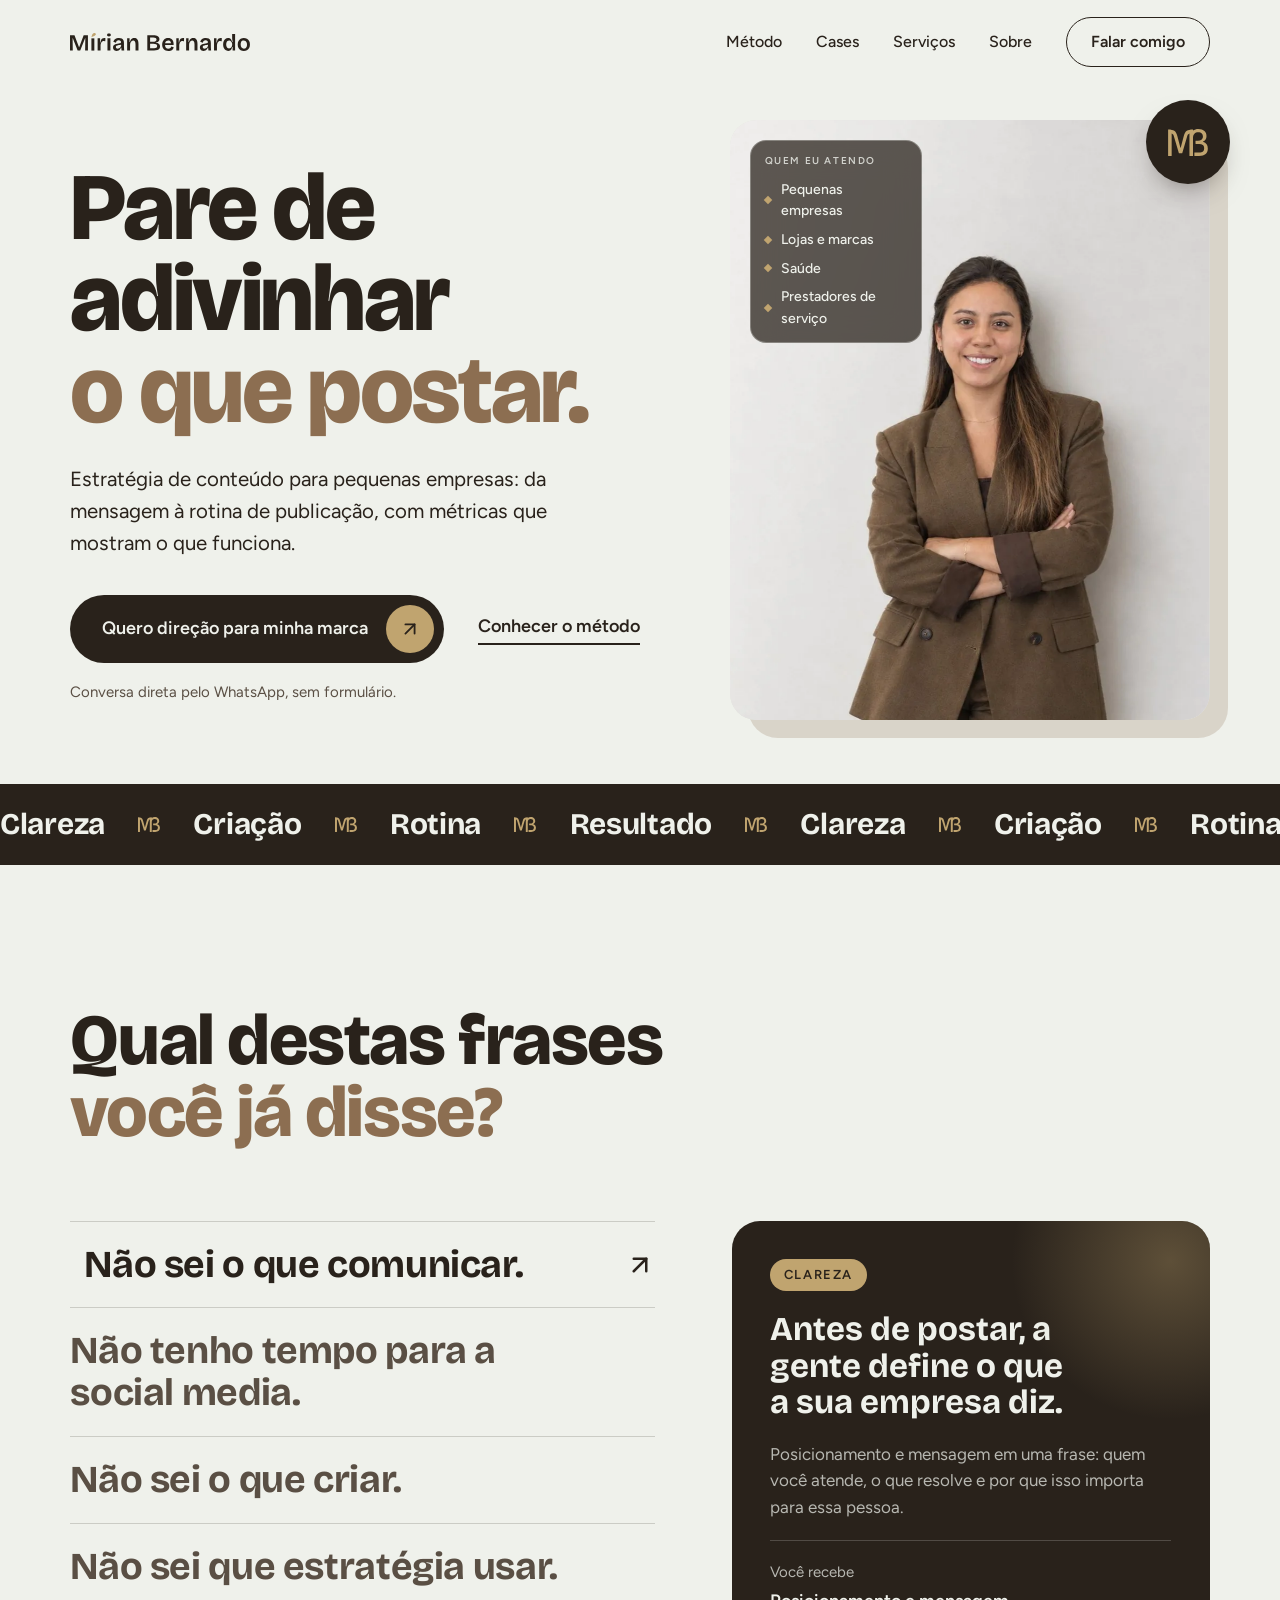
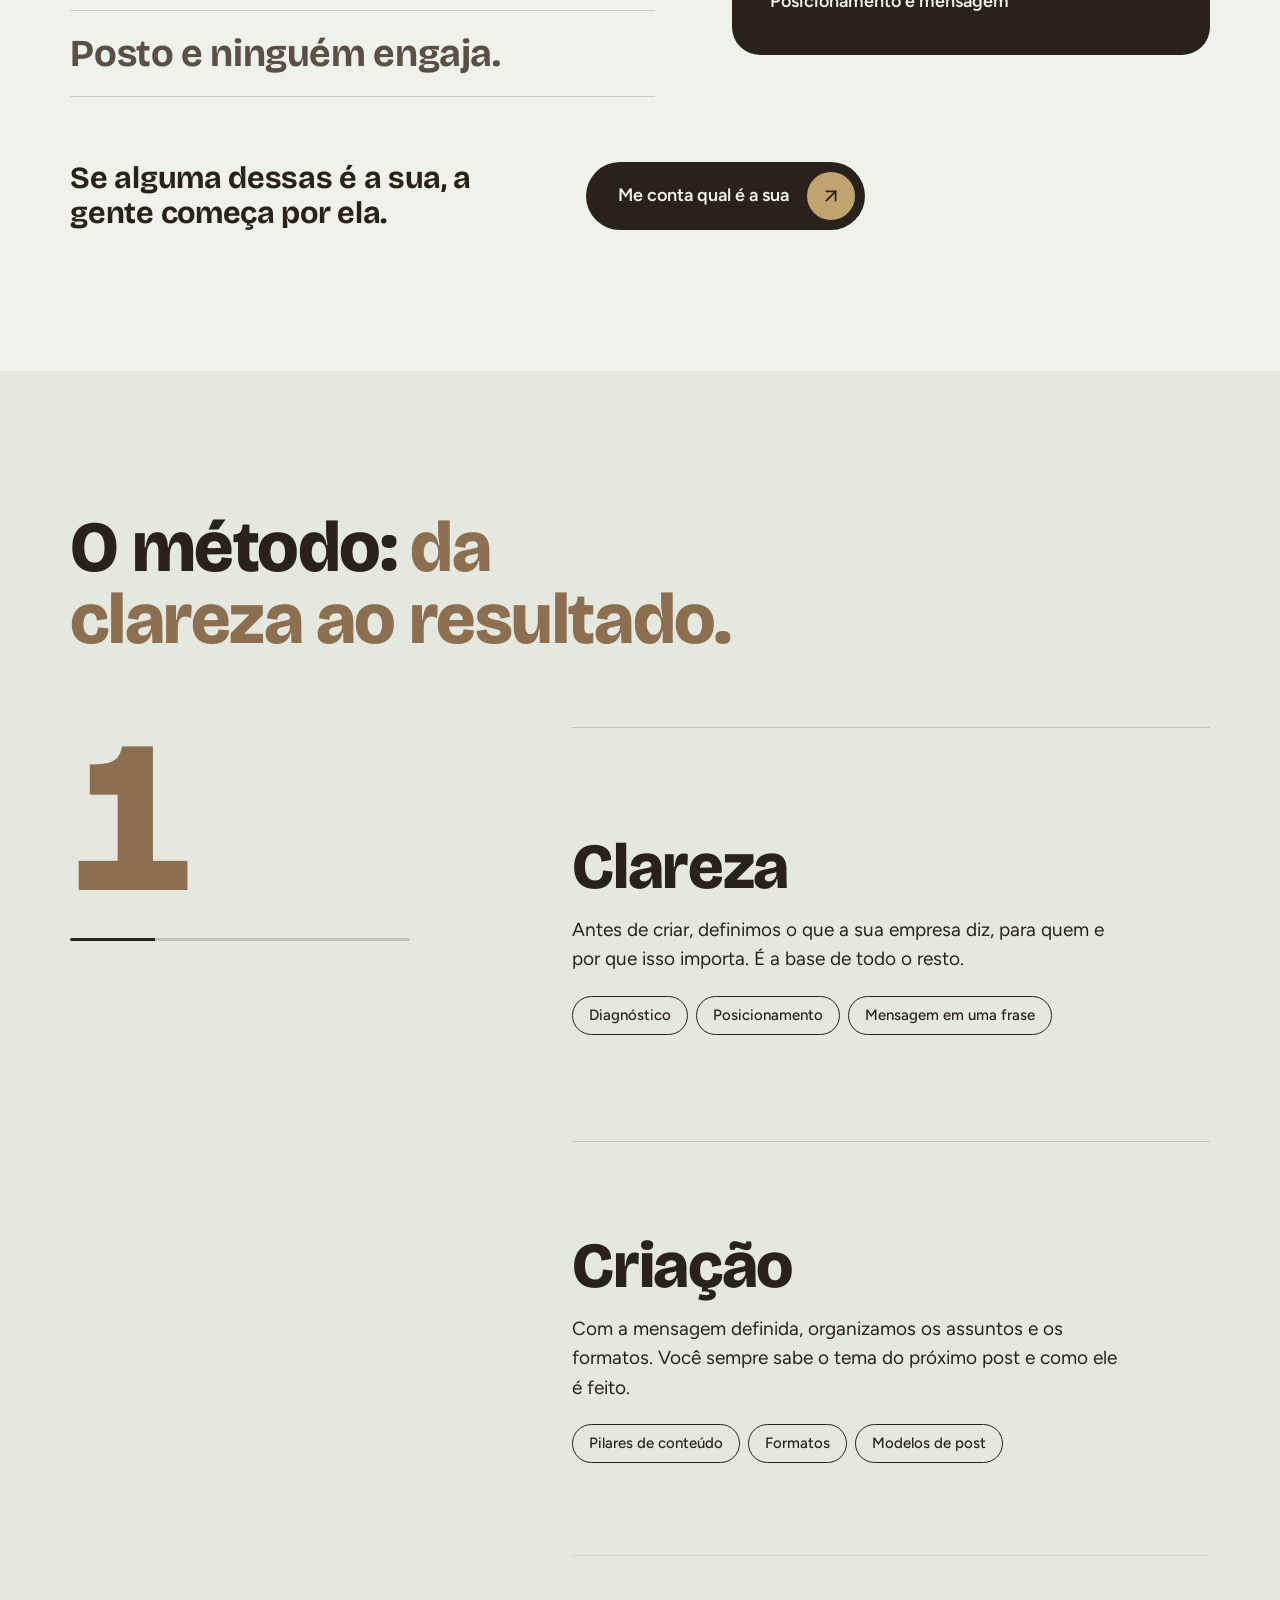
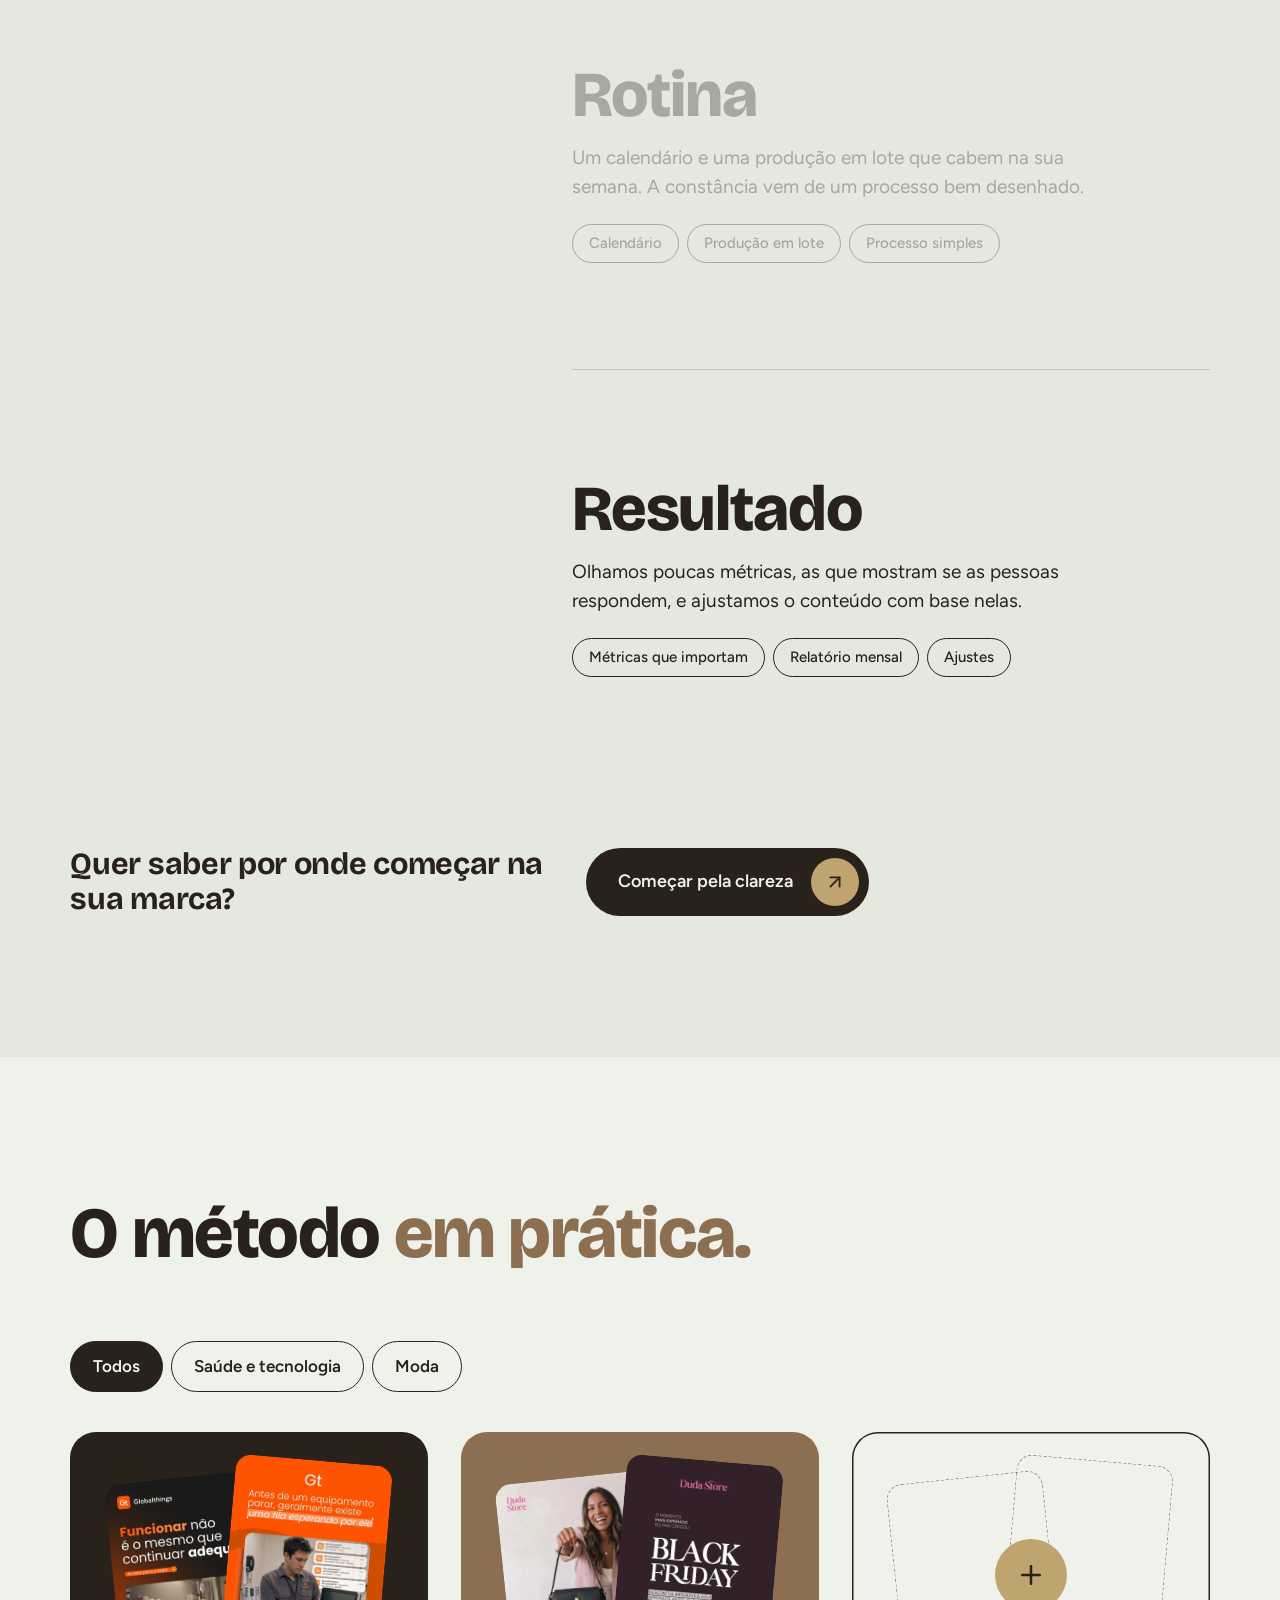
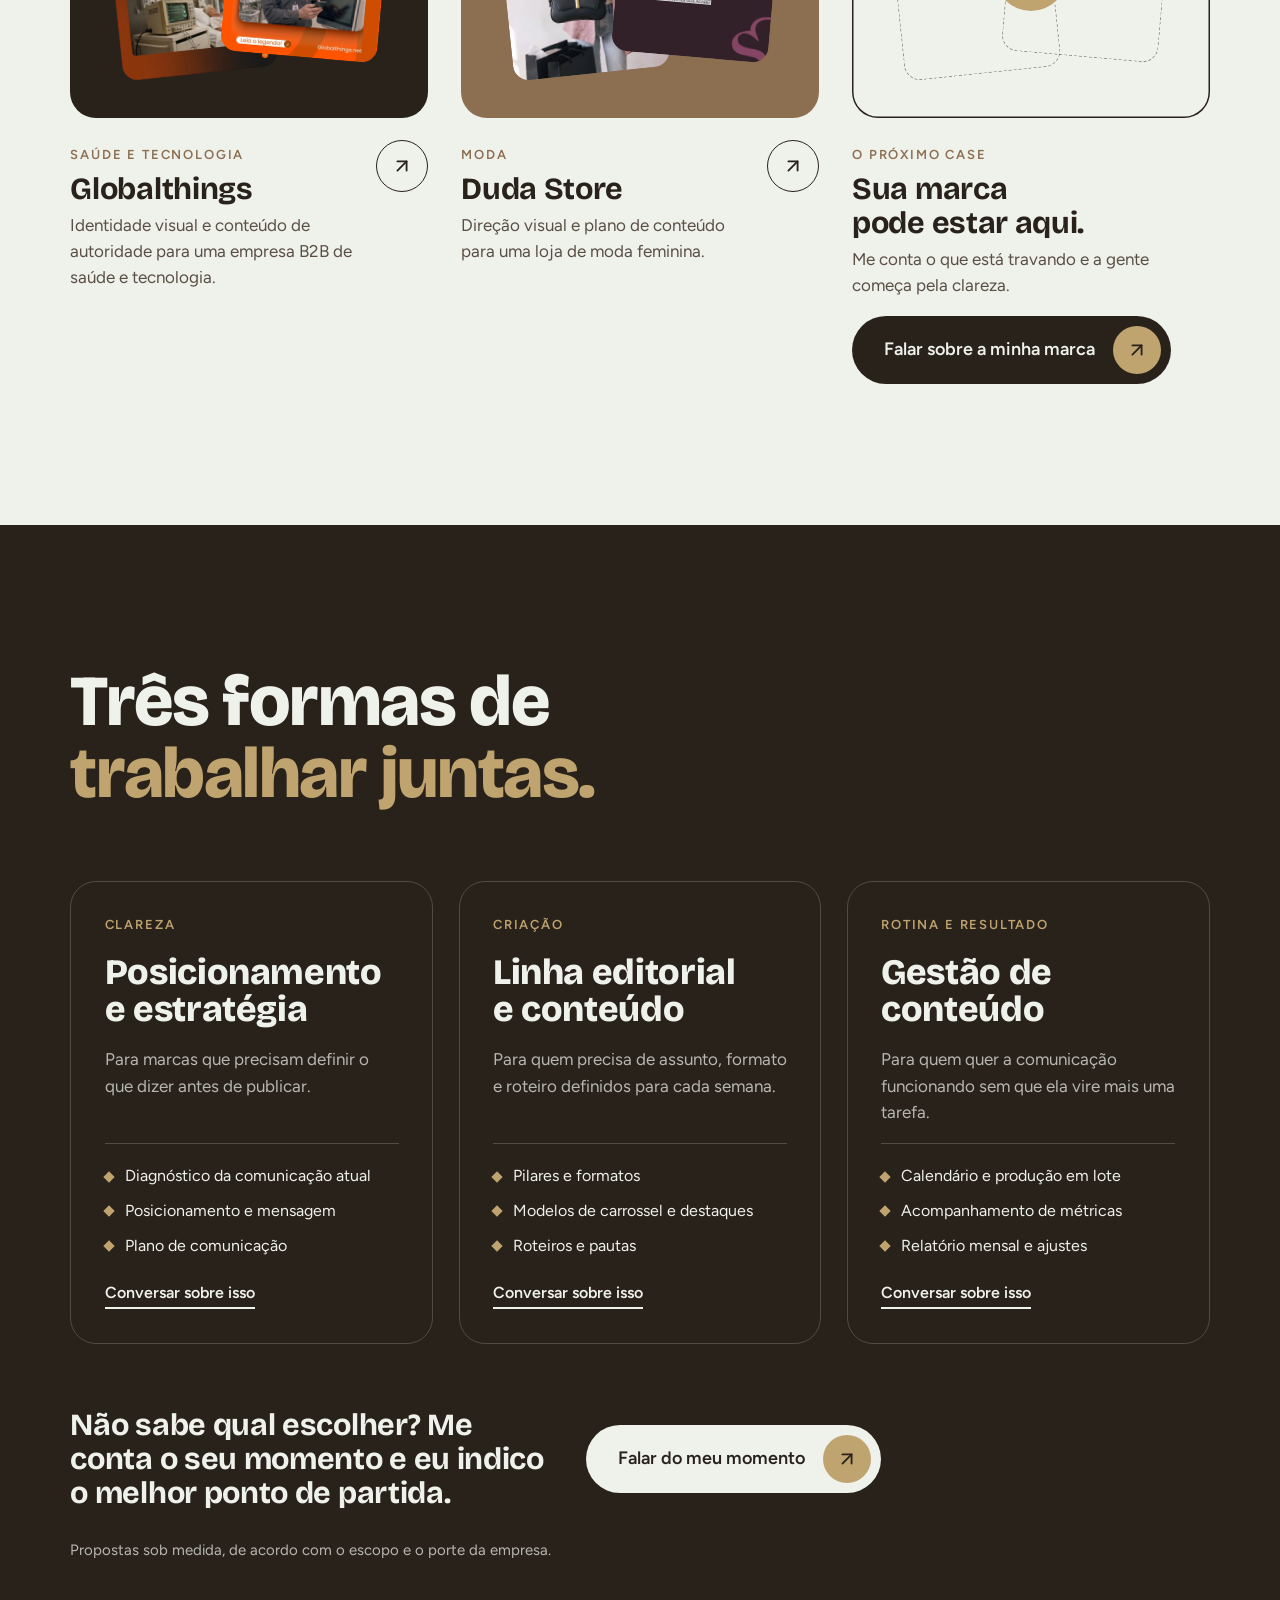
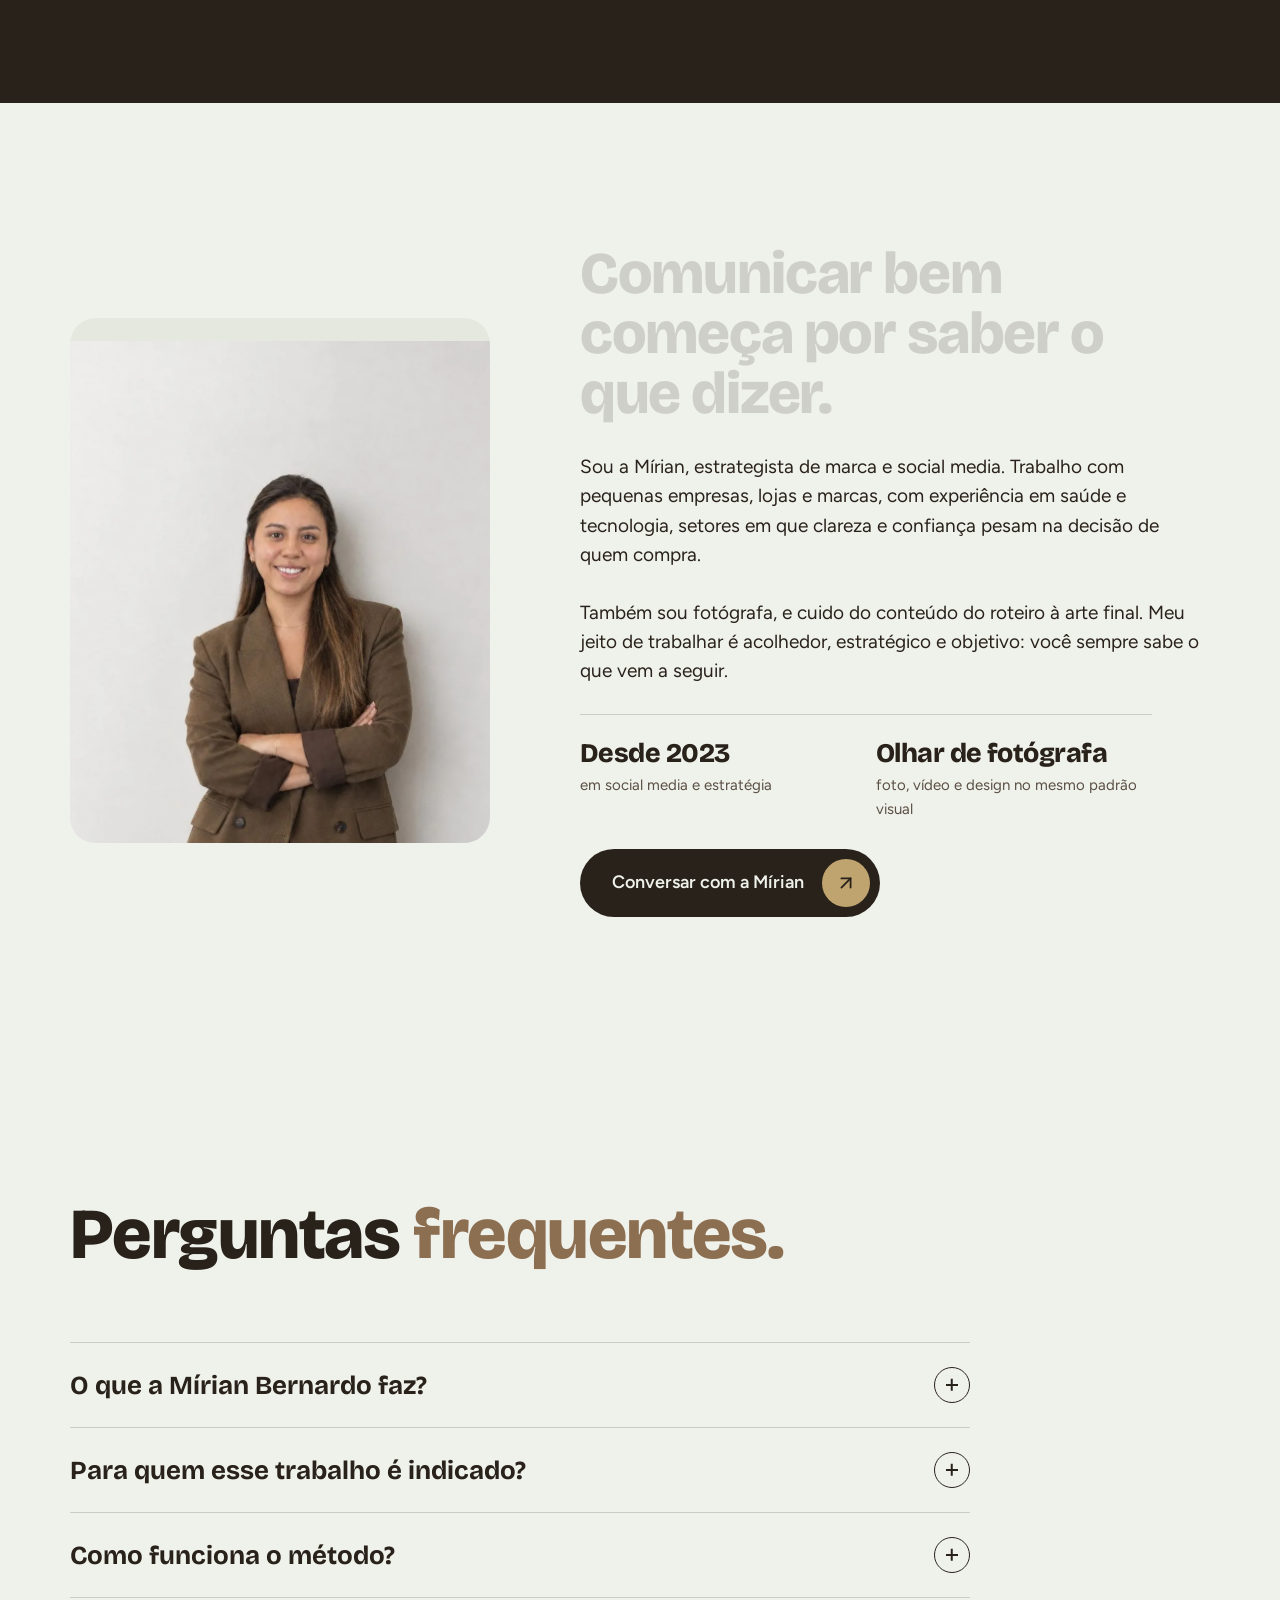
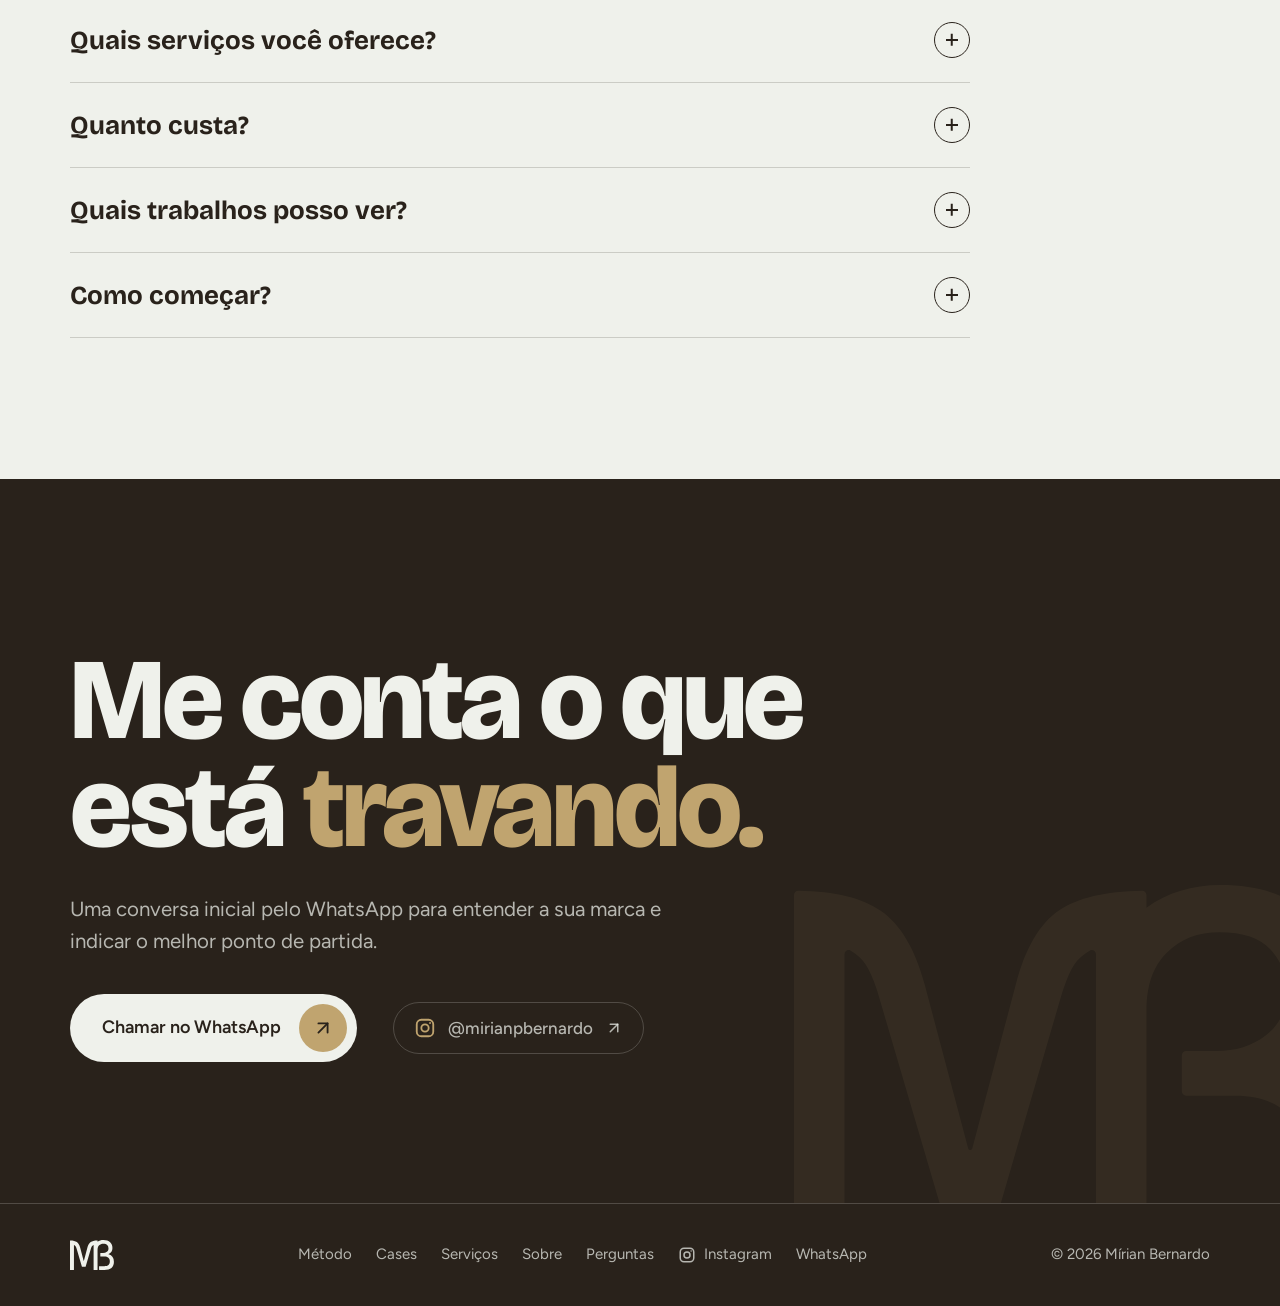
==== index.html @ d67a00fe "Título da seção do método mais claro Co-Authored-By: Claude Sonnet 5.5 <noreply@anthropic.com> Claud" ====
<!doctype html>
<html lang="pt-BR">
<head>
<meta charset="utf-8">
<meta name="viewport" content="width=device-width, initial-scale=1, viewport-fit=cover">
<title>Mírian Bernardo | Social media e estratégia para pequenas empresas</title>
<meta name="description" content="Social media e estratégia de conteúdo para pequenas empresas: posicionamento, linha editorial e gestão de conteúdo, da mensagem à rotina de publicação.">
<meta name="author" content="Mírian Bernardo">
<meta name="robots" content="index, follow, max-image-preview:large, max-snippet:-1, max-video-preview:-1">
<link rel="canonical" href="https://mirianbernardo.com.br/">
<link rel="alternate" hreflang="pt-BR" href="https://mirianbernardo.com.br/">
<link rel="alternate" hreflang="x-default" href="https://mirianbernardo.com.br/">
<meta name="theme-color" content="#EFF1EB">
<meta property="og:type" content="website">
<meta property="og:locale" content="pt_BR">
<meta property="og:site_name" content="Mírian Bernardo">
<meta property="og:url" content="https://mirianbernardo.com.br/">
<meta property="og:title" content="Mírian Bernardo | Social media e estratégia para pequenas empresas">
<meta property="og:description" content="Pare de adivinhar o que postar. Comunicação com direção para pequenas empresas.">
<meta property="og:image" content="https://mirianbernardo.com.br/assets/og.jpg">
<meta property="og:image:width" content="1200">
<meta property="og:image:height" content="630">
<meta property="og:image:alt" content="Mírian Bernardo, estratégia de marca e social media">
<meta name="twitter:card" content="summary_large_image">
<meta name="twitter:title" content="Mírian Bernardo | Social media e estratégia para pequenas empresas">
<meta name="twitter:description" content="Pare de adivinhar o que postar. Comunicação com direção para pequenas empresas.">
<meta name="twitter:image" content="https://mirianbernardo.com.br/assets/og.jpg">
<script type="application/ld+json">{"@context": "https://schema.org", "@graph": [{"@type": "WebSite", "@id": "https://mirianbernardo.com.br/#website", "url": "https://mirianbernardo.com.br/", "name": "Mírian Bernardo", "inLanguage": "pt-BR", "publisher": {"@id": "https://mirianbernardo.com.br/#person"}}, {"@type": "Person", "@id": "https://mirianbernardo.com.br/#person", "name": "Mírian Bernardo", "url": "https://mirianbernardo.com.br/", "image": "https://mirianbernardo.com.br/assets/mirian.webp", "jobTitle": "Estrategista de marca e social media", "description": "Estrategista de marca e social media que ajuda pequenas empresas a se comunicarem com direção.", "sameAs": ["https://www.instagram.com/mirianpbernardo/"], "knowsAbout": ["Social media", "Estratégia de conteúdo", "Posicionamento de marca", "Linha editorial", "Comunicação em saúde", "Fotografia"]}, {"@type": "ProfessionalService", "@id": "https://mirianbernardo.com.br/#service", "name": "Mírian Bernardo, estratégia de marca e social media", "url": "https://mirianbernardo.com.br/", "image": "https://mirianbernardo.com.br/assets/og.jpg", "description": "Social media e estratégia de conteúdo para pequenas empresas: posicionamento, linha editorial e gestão de conteúdo, da mensagem à rotina de publicação.", "provider": {"@id": "https://mirianbernardo.com.br/#person"}, "founder": {"@id": "https://mirianbernardo.com.br/#person"}, "serviceType": ["Estratégia de conteúdo", "Gestão de redes sociais", "Posicionamento de marca"], "inLanguage": "pt-BR", "hasOfferCatalog": {"@type": "OfferCatalog", "name": "Serviços", "itemListElement": [{"@type": "Offer", "itemOffered": {"@type": "Service", "name": "Posicionamento e estratégia", "description": "Diagnóstico da comunicação atual, posicionamento, mensagem e plano de comunicação para pequenas empresas."}}, {"@type": "Offer", "itemOffered": {"@type": "Service", "name": "Linha editorial e conteúdo", "description": "Pilares de conteúdo, formatos, modelos de carrossel e destaques, roteiros e pautas."}}, {"@type": "Offer", "itemOffered": {"@type": "Service", "name": "Gestão de conteúdo", "description": "Calendário e produção em lote, acompanhamento de métricas, relatório mensal e ajustes."}}]}}, {"@type": "WebPage", "@id": "https://mirianbernardo.com.br/#webpage", "url": "https://mirianbernardo.com.br/", "name": "Mírian Bernardo | Social media e estratégia para pequenas empresas", "description": "Social media e estratégia de conteúdo para pequenas empresas: posicionamento, linha editorial e gestão de conteúdo, da mensagem à rotina de publicação.", "isPartOf": {"@id": "https://mirianbernardo.com.br/#website"}, "about": {"@id": "https://mirianbernardo.com.br/#service"}, "primaryImageOfPage": {"@type": "ImageObject", "url": "https://mirianbernardo.com.br/assets/og.jpg", "width": 1200, "height": 630}, "inLanguage": "pt-BR"}, {"@type": "FAQPage", "@id": "https://mirianbernardo.com.br/#faq", "mainEntity": [{"@type": "Question", "name": "O que a Mírian Bernardo faz?", "acceptedAnswer": {"@type": "Answer", "text": "Sou estrategista de marca e social media. Ajudo pequenas empresas, lojas e marcas a se comunicarem com direção: definimos a mensagem, organizamos o conteúdo e montamos uma rotina que cabe na semana."}}, {"@type": "Question", "name": "Para quem esse trabalho é indicado?", "acceptedAnswer": {"@type": "Answer", "text": "Para pequenas empresas, lojas, marcas e prestadores de serviço que sabem que precisam comunicar, mas não sabem o que postar nem por onde começar. Tenho experiência em saúde e tecnologia, setores em que clareza e confiança pesam na decisão de quem compra."}}, {"@type": "Question", "name": "Como funciona o método?", "acceptedAnswer": {"@type": "Answer", "text": "São quatro etapas, nesta ordem. Clareza: definimos o que a empresa diz, para quem e por que isso importa. Criação: organizamos os assuntos e os formatos. Rotina: montamos um calendário e uma produção em lote que cabem na semana. Resultado: acompanhamos poucas métricas e ajustamos o conteúdo com base nelas."}}, {"@type": "Question", "name": "Quais serviços você oferece?", "acceptedAnswer": {"@type": "Answer", "text": "Três formas de trabalhar: posicionamento e estratégia (diagnóstico, posicionamento, mensagem e plano de comunicação), linha editorial e conteúdo (pilares, formatos, modelos de carrossel, roteiros e pautas) e gestão de conteúdo (calendário, produção em lote, métricas e relatório mensal)."}}, {"@type": "Question", "name": "Quanto custa?", "acceptedAnswer": {"@type": "Answer", "text": "As propostas são sob medida, de acordo com o escopo e o porte da empresa. A conversa inicial é pelo WhatsApp, para entender a sua marca e indicar o melhor ponto de partida."}}, {"@type": "Question", "name": "Quais trabalhos posso ver?", "acceptedAnswer": {"@type": "Answer", "text": "Na Globalthings, empresa de tecnologia para a saúde, o perfil do Instagram foi de 270 para 5.564 seguidores, com identidade visual consistente e conteúdo de autoridade. Na Duda Store, loja de moda feminina, desenvolvi a direção visual e o plano de conteúdo do Instagram."}}, {"@type": "Question", "name": "Como começar?", "acceptedAnswer": {"@type": "Answer", "text": "Chame a Mírian pelo WhatsApp e conte o que está travando na comunicação da sua marca. Não há formulário."}}]}]}</script>
<link rel="icon" href="favicon.svg" type="image/svg+xml">
<link rel="icon" href="favicon.ico" sizes="48x48">
<link rel="apple-touch-icon" href="apple-touch-icon.png">
<link rel="stylesheet" href="assets/site.css">
<link rel="preconnect" href="https://fonts.googleapis.com">
<link rel="preconnect" href="https://fonts.gstatic.com" crossorigin>
<link rel="stylesheet" href="https://fonts.googleapis.com/css2?family=Bricolage+Grotesque:opsz,wght@12..96,500;12..96,700;12..96,800&family=Figtree:wght@400;500;600&display=swap">
<script defer src="/assets/track.js"></script>
<script defer src="/_vercel/insights/script.js"></script>
</head>
<body>


<div class="progress" id="progress"></div>
<div class="cursor-dot" id="cDot"></div>
<div class="cursor-ring" id="cRing"></div>

<header class="nav" id="nav">
  <div class="wrap nav-in">
    <a class="nav-logo" href="#topo" aria-label="Mírian Bernardo, início"><img src="assets/wordmark.svg" alt="Mírian Bernardo" width="180" height="18"></a>
    <nav class="nav-links" aria-label="Principal">
      <a href="#metodo">Método</a>
      <a href="#cases">Cases</a>
      <a href="#servicos">Serviços</a>
      <a href="#sobre">Sobre</a>
      <a class="btn-line" href="https://wa.me/5511917373372?text=Ol%C3%A1%2C%20M%C3%ADrian%21%20Vim%20pelo%20seu%20site%20e%20quero%20conversar%20sobre%20a%20comunica%C3%A7%C3%A3o%20da%20minha%20marca." target="_blank" rel="noopener" data-magnet>Falar comigo</a>
    </nav>
    <button class="menu-btn" id="menuBtn" aria-label="Abrir menu" aria-expanded="false"><svg class="icon" viewBox="0 0 24 24"><path d="M4 7h16"/><path d="M4 12h16"/><path d="M4 17h16"/></svg></button>
  </div>
</header>
<button class="menu-close" id="menuClose" aria-label="Fechar menu"><svg class="icon" viewBox="0 0 24 24" style="width:30px;height:30px"><path d="M18 6 6 18"/><path d="m6 6 12 12"/></svg></button>
<div class="mobile-menu" id="mobileMenu" aria-hidden="true">
  <a href="#metodo">Método</a><a href="#cases">Cases</a><a href="#servicos">Serviços</a><a href="#sobre">Sobre</a><a href="https://wa.me/5511917373372?text=Ol%C3%A1%2C%20M%C3%ADrian%21%20Vim%20pelo%20seu%20site%20e%20quero%20conversar%20sobre%20a%20comunica%C3%A7%C3%A3o%20da%20minha%20marca." target="_blank" rel="noopener">Falar comigo</a>
</div>

<main id="topo">
<!-- HERO -->
<div class="hero">
  <div class="wrap hero-grid">
    <div>
      <h1 aria-label="Pare de adivinhar o que postar.">
        <span class="line"><span>Pare de</span></span>
        <span class="line"><span>adivinhar</span></span>
        <span class="line"><span>o que postar.</span></span>
      </h1>
      <p class="hero-sub fade-up d1">Estratégia de conteúdo para pequenas empresas: da mensagem à rotina de publicação, com métricas que mostram o que funciona.</p>
      <div class="hero-cta fade-up d2">
        <a class="btn" href="https://wa.me/5511917373372?text=Ol%C3%A1%2C%20M%C3%ADrian%21%20Vim%20pelo%20seu%20site%20e%20quero%20dire%C3%A7%C3%A3o%20para%20a%20comunica%C3%A7%C3%A3o%20da%20minha%20marca." target="_blank" rel="noopener" data-magnet>Quero direção para minha marca
          <span class="btn-dot"><svg class="icon" viewBox="0 0 24 24"><path d="M7 7h10v10"/><path d="M7 17 17 7"/></svg><svg class="icon" viewBox="0 0 24 24"><path d="M7 7h10v10"/><path d="M7 17 17 7"/></svg></span>
        </a>
        <a class="link-under" href="#metodo">Conhecer o método</a>
      </div>
      <p class="hero-note fade-up d3">Conversa direta pelo WhatsApp, sem formulário.</p>
    </div>
    <div class="hero-photo" id="heroPhoto">
      <div class="backplate"></div>
      <div class="frame"><img id="heroImg" fetchpriority="high" decoding="async" src="assets/mirian.webp" alt="Mírian Bernardo, de braços cruzados, em blazer marrom"></div>
      <div class="hero-seal" aria-hidden="true"><i class="mb-mark"></i></div>
      <div class="glass">
        <small>Quem eu atendo</small>
        <div class="chips"><span class="chip">Pequenas empresas</span><span class="chip">Lojas e marcas</span><span class="chip">Saúde</span><span class="chip">Prestadores de serviço</span></div>
      </div>
    </div>
  </div>
</div>

<div class="marquee" aria-hidden="true">
  <div class="marquee-track">
    <div class="marquee-set"><span>Clareza</span><i class="mb-mark"></i><span>Criação</span><i class="mb-mark"></i><span>Rotina</span><i class="mb-mark"></i><span>Resultado</span><i class="mb-mark"></i><span>Clareza</span><i class="mb-mark"></i><span>Criação</span><i class="mb-mark"></i><span>Rotina</span><i class="mb-mark"></i><span>Resultado</span><i class="mb-mark"></i></div>
    <div class="marquee-set"><span>Clareza</span><i class="mb-mark"></i><span>Criação</span><i class="mb-mark"></i><span>Rotina</span><i class="mb-mark"></i><span>Resultado</span><i class="mb-mark"></i><span>Clareza</span><i class="mb-mark"></i><span>Criação</span><i class="mb-mark"></i><span>Rotina</span><i class="mb-mark"></i><span>Resultado</span><i class="mb-mark"></i></div>
  </div>
</div>

<!-- DORES -->
<section id="dores">
  <div class="wrap">
    <div class="sec-head reveal">
      <h2>Qual destas frases <em>você já disse?</em></h2>
    </div>
    <div class="pains">
      <div class="pain-list reveal" id="painList" aria-label="Dores de comunicação"><button class="pain" type="button" aria-expanded="false"><span>Não sei o que comunicar.</span><svg class="icon" viewBox="0 0 24 24"><path d="M7 7h10v10"/><path d="M7 17 17 7"/></svg></button><div class="pain-inline"><div class="pain-swap"><span class="tag">Clareza</span><h3>Antes de postar, a gente define o que a sua empresa diz.</h3><p>Posicionamento e mensagem em uma frase: quem você atende, o que resolve e por que isso importa para essa pessoa.</p><div class="deliver">Você recebe<b>Posicionamento e mensagem</b></div></div></div><button class="pain" type="button" aria-expanded="false"><span>Não tenho tempo para a social media.</span><svg class="icon" viewBox="0 0 24 24"><path d="M7 7h10v10"/><path d="M7 17 17 7"/></svg></button><div class="pain-inline"><div class="pain-swap"><span class="tag">Rotina</span><h3>Poucas horas bem usadas valem mais do que postar todo dia.</h3><p>Um calendário e uma produção em lote que cabem na sua semana, com processo claro para cada etapa.</p><div class="deliver">Você recebe<b>Calendário e processo</b></div></div></div><button class="pain" type="button" aria-expanded="false"><span>Não sei o que criar.</span><svg class="icon" viewBox="0 0 24 24"><path d="M7 7h10v10"/><path d="M7 17 17 7"/></svg></button><div class="pain-inline"><div class="pain-swap"><span class="tag">Criação</span><h3>Você sempre sabe o assunto do próximo post.</h3><p>Pilares de conteúdo e formatos prontos, para criar sem começar do zero toda semana.</p><div class="deliver">Você recebe<b>Linha editorial e modelos</b></div></div></div><button class="pain" type="button" aria-expanded="false"><span>Não sei que estratégia usar.</span><svg class="icon" viewBox="0 0 24 24"><path d="M7 7h10v10"/><path d="M7 17 17 7"/></svg></button><div class="pain-inline"><div class="pain-swap"><span class="tag">Estratégia</span><h3>Um plano simples no lugar de uma lista de táticas soltas.</h3><p>Objetivo, público e canais definidos, com um próximo passo claro para cada conteúdo.</p><div class="deliver">Você recebe<b>Plano de comunicação</b></div></div></div><button class="pain" type="button" aria-expanded="false"><span>Posto e ninguém engaja.</span><svg class="icon" viewBox="0 0 24 24"><path d="M7 7h10v10"/><path d="M7 17 17 7"/></svg></button><div class="pain-inline"><div class="pain-swap"><span class="tag">Resultado</span><h3>Menos suposição, mais resposta.</h3><p>Acompanhamos poucas métricas que importam e ajustamos o conteúdo com base no que as pessoas respondem.</p><div class="deliver">Você recebe<b>Métricas e ajustes</b></div></div></div></div>
      <div class="pain-panel reveal" id="painPanel" aria-live="polite"></div>
    </div>
    <div class="section-cta reveal">
      <p>Se alguma dessas é a sua, a gente começa por ela.</p>
      <a class="btn" href="https://wa.me/5511917373372?text=Ol%C3%A1%2C%20M%C3%ADrian%21%20Vim%20pelo%20seu%20site%20e%20me%20identifiquei%20com%20uma%20das%20frases%20de%20%E2%80%9Conde%20trava%E2%80%9D.%20Quero%20conversar%20sobre%20isso." target="_blank" rel="noopener" data-magnet>Me conta qual é a sua
          <span class="btn-dot"><svg class="icon" viewBox="0 0 24 24"><path d="M7 7h10v10"/><path d="M7 17 17 7"/></svg><svg class="icon" viewBox="0 0 24 24"><path d="M7 7h10v10"/><path d="M7 17 17 7"/></svg></span>
        </a>
    </div>
  </div>
</section>

<!-- MÉTODO -->
<section class="method" id="metodo">
  <div class="wrap">
    <div class="sec-head reveal">
      <h2>O método: <em>da clareza ao resultado.</em></h2>
    </div>
    <div class="method-grid">
      <div class="method-side">
        <div class="big-num" aria-hidden="true"><div class="big-num-inner" id="bigNum"><span>1</span><span>2</span><span>3</span><span>4</span></div></div>
        <div class="method-bar" aria-hidden="true"><i id="methodBar"></i></div>
      </div>
      <div class="steps" id="steps">
        <div class="step is-on" data-i="0"><h3>Clareza</h3><p>Antes de criar, definimos o que a sua empresa diz, para quem e por que isso importa. É a base de todo o resto.</p><ul><li>Diagnóstico</li><li>Posicionamento</li><li>Mensagem em uma frase</li></ul></div>
        <div class="step" data-i="1"><h3>Criação</h3><p>Com a mensagem definida, organizamos os assuntos e os formatos. Você sempre sabe o tema do próximo post e como ele é feito.</p><ul><li>Pilares de conteúdo</li><li>Formatos</li><li>Modelos de post</li></ul></div>
        <div class="step" data-i="2"><h3>Rotina</h3><p>Um calendário e uma produção em lote que cabem na sua semana. A constância vem de um processo bem desenhado.</p><ul><li>Calendário</li><li>Produção em lote</li><li>Processo simples</li></ul></div>
        <div class="step" data-i="3"><h3>Resultado</h3><p>Olhamos poucas métricas, as que mostram se as pessoas respondem, e ajustamos o conteúdo com base nelas.</p><ul><li>Métricas que importam</li><li>Relatório mensal</li><li>Ajustes</li></ul></div>
      </div>
    </div>
    <div class="section-cta reveal">
      <p>Quer saber por onde começar na sua marca?</p>
      <a class="btn" href="https://wa.me/5511917373372?text=Ol%C3%A1%2C%20M%C3%ADrian%21%20Vi%20o%20seu%20m%C3%A9todo%20e%20quero%20entender%20por%20onde%20come%C3%A7ar%20na%20minha%20marca." target="_blank" rel="noopener" data-magnet>Começar pela clareza
          <span class="btn-dot"><svg class="icon" viewBox="0 0 24 24"><path d="M7 7h10v10"/><path d="M7 17 17 7"/></svg><svg class="icon" viewBox="0 0 24 24"><path d="M7 7h10v10"/><path d="M7 17 17 7"/></svg></span>
        </a>
    </div>
  </div>
</section>

<!-- CASES -->
<section id="cases">
  <div class="wrap">
    <div class="sec-head reveal">
      <h2>O método <em>em prática.</em></h2>
    </div>
    <div class="filters reveal" id="filters" role="group" aria-label="Filtrar por setor">
      <button class="filter is-on" data-f="todos">Todos</button>
      <button class="filter" data-f="gt">Saúde e tecnologia</button>
      <button class="filter" data-f="duda">Moda</button>
    </div>
    <div class="cases" id="caseGrid"><a class="case reveal" data-id="gt" href="/cases/globalthings"><div class="case-art art-gt"><div class="ph ph-a"><img src="assets/globalthings-6.webp" alt="Carrossel da Globalthings: funcionar não é o mesmo que continuar adequado"></div><div class="ph ph-b"><img src="assets/globalthings-4.webp" alt="Carrossel da Globalthings sobre a fila de ordens de serviço"></div></div><div class="case-info"><div><small>Saúde e tecnologia</small><h3>Globalthings</h3><p>Identidade visual e conteúdo de autoridade para uma empresa B2B de saúde e tecnologia.</p></div><span class="case-go"><svg class="icon" viewBox="0 0 24 24"><path d="M7 7h10v10"/><path d="M7 17 17 7"/></svg></span></div></a><a class="case reveal" data-id="duda" href="/cases/duda-store"><div class="case-art art-duda"><div class="ph ph-a"><img src="assets/duda-store-3.webp" alt="Duda Store: foto de produto com a bolsa em destaque"></div><div class="ph ph-b"><img src="assets/duda-store-4.webp" alt="Duda Store: arte de Black Friday"></div></div><div class="case-info"><div><small>Moda</small><h3>Duda Store</h3><p>Direção visual e plano de conteúdo para uma loja de moda feminina.</p></div><span class="case-go"><svg class="icon" viewBox="0 0 24 24"><path d="M7 7h10v10"/><path d="M7 17 17 7"/></svg></span></div></a><div class="case-cta reveal"><a class="case-art art-next" href="https://wa.me/5511917373372?text=Ol%C3%A1%2C%20M%C3%ADrian%21%20Vi%20os%20seus%20cases%20e%20quero%20que%20a%20minha%20marca%20seja%20o%20pr%C3%B3ximo.%20Podemos%20conversar%3F" target="_blank" rel="noopener" aria-label="Falar sobre o próximo case"><div class="ph ph-a"></div><div class="ph ph-b"></div><span class="plus"><svg class="icon" viewBox="0 0 24 24"><path d="M12 5v14"/><path d="M5 12h14"/></svg></span></a><div class="case-info"><div><small>O próximo case</small><h3>Sua marca pode estar aqui.</h3><p>Me conta o que está travando e a gente começa pela clareza.</p></div><a class="btn" href="https://wa.me/5511917373372?text=Ol%C3%A1%2C%20M%C3%ADrian%21%20Vi%20os%20seus%20cases%20e%20quero%20que%20a%20minha%20marca%20seja%20o%20pr%C3%B3ximo.%20Podemos%20conversar%3F" target="_blank" rel="noopener" data-magnet>Falar sobre a minha marca<span class="btn-dot"><svg class="icon" viewBox="0 0 24 24"><path d="M7 7h10v10"/><path d="M7 17 17 7"/></svg><svg class="icon" viewBox="0 0 24 24"><path d="M7 7h10v10"/><path d="M7 17 17 7"/></svg></span></a></div></div></div>
  </div>
</section>

<!-- SERVIÇOS -->
<section class="on-dark" id="servicos">
  <div class="wrap">
    <div class="sec-head reveal">
      <h2>Três formas de <em>trabalhar juntas.</em></h2>
    </div>
    <div class="services">
      <article class="service reveal" style="--delay:0s" data-tilt-off>
        <span class="tag">Clareza</span>
        <h3>Posicionamento e estratégia</h3>
        <p>Para marcas que precisam definir o que dizer antes de publicar.</p>
        <ul><li>Diagnóstico da comunicação atual</li><li>Posicionamento e mensagem</li><li>Plano de comunicação</li></ul>
        <a class="link-under" href="https://wa.me/5511917373372?text=Ol%C3%A1%2C%20M%C3%ADrian%21%20Vim%20pelo%20seu%20site%20e%20tenho%20interesse%20em%20posicionamento%20e%20estrat%C3%A9gia.%20Podemos%20conversar%3F" target="_blank" rel="noopener">Conversar sobre isso</a>
      </article>
      <article class="service reveal" style="--delay:.12s">
        <span class="tag">Criação</span>
        <h3>Linha editorial e conteúdo</h3>
        <p>Para quem precisa de assunto, formato e roteiro definidos para cada semana.</p>
        <ul><li>Pilares e formatos</li><li>Modelos de carrossel e destaques</li><li>Roteiros e pautas</li></ul>
        <a class="link-under" href="https://wa.me/5511917373372?text=Ol%C3%A1%2C%20M%C3%ADrian%21%20Vim%20pelo%20seu%20site%20e%20tenho%20interesse%20em%20linha%20editorial%20e%20conte%C3%BAdo.%20Podemos%20conversar%3F" target="_blank" rel="noopener">Conversar sobre isso</a>
      </article>
      <article class="service reveal" style="--delay:.24s">
        <span class="tag">Rotina e resultado</span>
        <h3>Gestão de conteúdo</h3>
        <p>Para quem quer a comunicação funcionando sem que ela vire mais uma tarefa.</p>
        <ul><li>Calendário e produção em lote</li><li>Acompanhamento de métricas</li><li>Relatório mensal e ajustes</li></ul>
        <a class="link-under" href="https://wa.me/5511917373372?text=Ol%C3%A1%2C%20M%C3%ADrian%21%20Vim%20pelo%20seu%20site%20e%20tenho%20interesse%20em%20gest%C3%A3o%20de%20conte%C3%BAdo.%20Podemos%20conversar%3F" target="_blank" rel="noopener">Conversar sobre isso</a>
      </article>
    </div>
    <div class="section-cta reveal">
      <p>Não sabe qual escolher? Me conta o seu momento e eu indico o melhor ponto de partida.</p>
      <a class="btn btn-light" href="https://wa.me/5511917373372?text=Ol%C3%A1%2C%20M%C3%ADrian%21%20Vim%20pelo%20seu%20site%20e%20n%C3%A3o%20sei%20qual%20servi%C3%A7o%20escolher.%20Posso%20te%20contar%20o%20momento%20da%20minha%20marca%3F" target="_blank" rel="noopener" data-magnet>Falar do meu momento
          <span class="btn-dot"><svg class="icon" viewBox="0 0 24 24"><path d="M7 7h10v10"/><path d="M7 17 17 7"/></svg><svg class="icon" viewBox="0 0 24 24"><path d="M7 7h10v10"/><path d="M7 17 17 7"/></svg></span>
        </a>
    </div>
    <p class="services-note reveal">Propostas sob medida, de acordo com o escopo e o porte da empresa.</p>
  </div>
</section>

<!-- SOBRE -->
<section id="sobre">
  <div class="wrap about">
    <div class="about-photo reveal"><img id="aboutImg" loading="lazy" decoding="async" src="assets/mirian.webp" alt="Retrato de Mírian Bernardo"></div>
    <div class="about-text">
      <p class="quote" id="quote">Comunicar bem começa por saber o que dizer.</p>
      <p class="reveal">Sou a Mírian, estrategista de marca e social media. Trabalho com pequenas empresas, lojas e marcas, com experiência em saúde e tecnologia, setores em que clareza e confiança pesam na decisão de quem compra.</p>
      <p class="reveal">Também sou fotógrafa, e cuido do conteúdo do roteiro à arte final. Meu jeito de trabalhar é acolhedor, estratégico e objetivo: você sempre sabe o que vem a seguir.</p>
      <div class="about-facts reveal"><div><b>Desde 2023</b><span>em social media e estratégia</span></div><div><b>Olhar de fotógrafa</b><span>foto, vídeo e design no mesmo padrão visual</span></div></div>
      <div class="reveal"><a class="btn" href="https://wa.me/5511917373372?text=Ol%C3%A1%2C%20M%C3%ADrian%21%20Vim%20pelo%20seu%20site%20e%20quero%20conversar%20com%20voc%C3%AA%20sobre%20a%20minha%20marca." target="_blank" rel="noopener" data-magnet>Conversar com a Mírian
          <span class="btn-dot"><svg class="icon" viewBox="0 0 24 24"><path d="M7 7h10v10"/><path d="M7 17 17 7"/></svg><svg class="icon" viewBox="0 0 24 24"><path d="M7 7h10v10"/><path d="M7 17 17 7"/></svg></span>
        </a></div>
    </div>
  </div>
</section>

<!-- CONTATO -->
<!-- PERGUNTAS FREQUENTES -->
<section id="faq">
  <div class="wrap">
    <div class="sec-head reveal">
      <h2>Perguntas <em>frequentes.</em></h2>
    </div>
    <div class="faq reveal"><details class="faq-item"><summary><span>O que a Mírian Bernardo faz?</span><i aria-hidden="true"></i></summary><p>Sou estrategista de marca e social media. Ajudo pequenas empresas, lojas e marcas a se comunicarem com direção: definimos a mensagem, organizamos o conteúdo e montamos uma rotina que cabe na semana.</p></details><details class="faq-item"><summary><span>Para quem esse trabalho é indicado?</span><i aria-hidden="true"></i></summary><p>Para pequenas empresas, lojas, marcas e prestadores de serviço que sabem que precisam comunicar, mas não sabem o que postar nem por onde começar. Tenho experiência em saúde e tecnologia, setores em que clareza e confiança pesam na decisão de quem compra.</p></details><details class="faq-item"><summary><span>Como funciona o método?</span><i aria-hidden="true"></i></summary><p>São quatro etapas, nesta ordem. Clareza: definimos o que a empresa diz, para quem e por que isso importa. Criação: organizamos os assuntos e os formatos. Rotina: montamos um calendário e uma produção em lote que cabem na semana. Resultado: acompanhamos poucas métricas e ajustamos o conteúdo com base nelas.</p></details><details class="faq-item"><summary><span>Quais serviços você oferece?</span><i aria-hidden="true"></i></summary><p>Três formas de trabalhar: posicionamento e estratégia (diagnóstico, posicionamento, mensagem e plano de comunicação), linha editorial e conteúdo (pilares, formatos, modelos de carrossel, roteiros e pautas) e gestão de conteúdo (calendário, produção em lote, métricas e relatório mensal).</p></details><details class="faq-item"><summary><span>Quanto custa?</span><i aria-hidden="true"></i></summary><p>As propostas são sob medida, de acordo com o escopo e o porte da empresa. A conversa inicial é pelo WhatsApp, para entender a sua marca e indicar o melhor ponto de partida.</p></details><details class="faq-item"><summary><span>Quais trabalhos posso ver?</span><i aria-hidden="true"></i></summary><p>Na <a href="/cases/globalthings">Globalthings</a>, empresa de tecnologia para a saúde, o perfil do Instagram foi de 270 para 5.564 seguidores, com identidade visual consistente e conteúdo de autoridade. Na <a href="/cases/duda-store">Duda Store</a>, loja de moda feminina, desenvolvi a direção visual e o plano de conteúdo do Instagram.</p></details><details class="faq-item"><summary><span>Como começar?</span><i aria-hidden="true"></i></summary><p>Chame a Mírian pelo WhatsApp e conte o que está travando na comunicação da sua marca. Não há formulário.</p></details></div>
  </div>
</section>

<section class="on-dark contact" id="contato">
  <div class="wrap">
    <h2 class="reveal">Me conta o que está <em>travando.</em></h2>
    <p class="contact-sub reveal">Uma conversa inicial pelo WhatsApp para entender a sua marca e indicar o melhor ponto de partida.</p>
    <div class="contact-row reveal">
      <a class="btn btn-light" href="https://wa.me/5511917373372?text=Ol%C3%A1%2C%20M%C3%ADrian!%20Vim%20pelo%20seu%20site%20e%20quero%20dire%C3%A7%C3%A3o%20para%20a%20comunica%C3%A7%C3%A3o%20da%20minha%20marca." target="_blank" rel="noopener" data-magnet>Chamar no WhatsApp
        <span class="btn-dot"><svg class="icon" viewBox="0 0 24 24"><path d="M7 7h10v10"/><path d="M7 17 17 7"/></svg><svg class="icon" viewBox="0 0 24 24"><path d="M7 7h10v10"/><path d="M7 17 17 7"/></svg></span>
      </a>
      <div class="contact-alt"><a class="handle" href="https://www.instagram.com/mirianpbernardo/" target="_blank" rel="noopener"><span class="handle-l"><svg class="icon" viewBox="0 0 24 24" aria-hidden="true"><rect x="3" y="3" width="18" height="18" rx="5"/><circle cx="12" cy="12" r="4"/><path d="M17.5 6.5h.01"/></svg>@mirianpbernardo</span><svg class="icon" viewBox="0 0 24 24"><path d="M7 7h10v10"/><path d="M7 17 17 7"/></svg></a></div>
    </div>
  </div>
  <div class="mb-bg mb-mark" aria-hidden="true"></div>
</section>
</main>

<a class="wa-float" id="waFloat" href="https://wa.me/5511917373372?text=Ol%C3%A1%2C%20M%C3%ADrian%21%20Vim%20pelo%20seu%20site%20e%20quero%20conversar%20sobre%20a%20comunica%C3%A7%C3%A3o%20da%20minha%20marca." target="_blank" rel="noopener">Chamar no WhatsApp<span class="btn-dot"><svg class="icon" viewBox="0 0 24 24"><path d="M7 7h10v10"/><path d="M7 17 17 7"/></svg></span></a>

<footer>
  <div class="wrap foot">
    <img src="assets/mb-light.svg" alt="MB" width="44" height="30">
    <nav aria-label="Rodapé"><a href="#metodo">Método</a><a href="#cases">Cases</a><a href="#servicos">Serviços</a><a href="#sobre">Sobre</a><a href="#faq">Perguntas</a><a href="https://www.instagram.com/mirianpbernardo/" target="_blank" rel="noopener" class="foot-ig"><svg class="icon" viewBox="0 0 24 24" aria-hidden="true"><rect x="3" y="3" width="18" height="18" rx="5"/><circle cx="12" cy="12" r="4"/><path d="M17.5 6.5h.01"/></svg>Instagram</a><a href="https://wa.me/5511917373372?text=Ol%C3%A1%2C%20M%C3%ADrian%21%20Vim%20pelo%20seu%20site." target="_blank" rel="noopener">WhatsApp</a></nav>
    <span>© 2026 Mírian Bernardo</span>
  </div>
</footer>


<script>
(function () {
  var reduce = window.matchMedia('(prefers-reduced-motion: reduce)').matches;
  var fine = window.matchMedia('(hover: hover) and (pointer: fine)').matches;
  var $ = function (s, r) { return (r || document).querySelector(s); };
  var $$ = function (s, r) { return Array.prototype.slice.call((r || document).querySelectorAll(s)); };

  /* dados editáveis */
  var PAINS = [
    { q: 'Não sei o que comunicar.', tag: 'Clareza', t: 'Antes de postar, a gente define o que a sua empresa diz.', p: 'Posicionamento e mensagem em uma frase: quem você atende, o que resolve e por que isso importa para essa pessoa.', d: 'Posicionamento e mensagem' },
    { q: 'Não tenho tempo para a social media.', tag: 'Rotina', t: 'Poucas horas bem usadas valem mais do que postar todo dia.', p: 'Um calendário e uma produção em lote que cabem na sua semana, com processo claro para cada etapa.', d: 'Calendário e processo' },
    { q: 'Não sei o que criar.', tag: 'Criação', t: 'Você sempre sabe o assunto do próximo post.', p: 'Pilares de conteúdo e formatos prontos, para criar sem começar do zero toda semana.', d: 'Linha editorial e modelos' },
    { q: 'Não sei que estratégia usar.', tag: 'Estratégia', t: 'Um plano simples no lugar de uma lista de táticas soltas.', p: 'Objetivo, público e canais definidos, com um próximo passo claro para cada conteúdo.', d: 'Plano de comunicação' },
    { q: 'Posto e ninguém engaja.', tag: 'Resultado', t: 'Menos suposição, mais resposta.', p: 'Acompanhamos poucas métricas que importam e ajustamos o conteúdo com base no que as pessoas respondem.', d: 'Métricas e ajustes' }
  ];

  /* reveals só abaixo da dobra: o primeiro quadro já nasce completo */
  function setupReveal() {
    var els = $$('.reveal');
    if (reduce || !('IntersectionObserver' in window)) return;
    var io = new IntersectionObserver(function (es) { es.forEach(function (e) { if (e.isIntersecting) { e.target.classList.add('is-in'); io.unobserve(e.target); } }); }, { threshold: 0.12, rootMargin: '0px 0px -6% 0px' });
    els.forEach(function (el) {
      if (el.getBoundingClientRect().top > window.innerHeight * 0.92) { el.classList.add('will-reveal'); io.observe(el); }
    });
  }

  /* dores */
  function setupPains() {
    var list = $('#painList'), panel = $('#painPanel'), mq = window.matchMedia('(max-width: 960px)');
    function body(p) { return '<div class="pain-swap"><span class="tag">' + p.tag + '</span><h3>' + p.t + '</h3><p>' + p.p + '</p><div class="deliver">Você recebe<b>' + p.d + '</b></div></div>'; }
    var cur = -1;
    $$('.pain', list).forEach(function (b, i) {
      b.addEventListener('mouseenter', function () { if (fine && !mq.matches) select(i); });
      b.addEventListener('click', function () { if (mq.matches && cur === i) select(-1); else select(i); });
      b.addEventListener('focus', function () { if (!mq.matches) select(i); });
    });
    function select(i) {
      if (i === cur) return; cur = i;
      $$('.pain', list).forEach(function (el, k) { el.classList.toggle('is-on', k === i); el.setAttribute('aria-expanded', k === i ? 'true' : 'false'); });
      if (i >= 0) panel.innerHTML = body(PAINS[i]);
      if (mq.matches && i >= 0) {
        var el = $$('.pain', list)[i];
        setTimeout(function () { var r = el.getBoundingClientRect(); if (r.top < 90) window.scrollBy({ top: r.top - 90, behavior: reduce ? 'auto' : 'smooth' }); }, 30);
      }
    }
    select(0);
  }

  /* método: passo ativo */
  function setupMethod() {
    var steps = $$('.step'), num = $('#bigNum'), bar = $('#methodBar');
    function set(i) {
      steps.forEach(function (s, k) { s.classList.toggle('is-on', k === i); });
      num.style.transform = 'translateY(' + (-i * 0.85) + 'em)';
      bar.style.transform = 'scaleX(' + ((i + 1) / steps.length) + ')';
    }
    var cur = -1, tick = false;
    function update() {
      tick = false;
      var mid = window.innerHeight * 0.5, idx = 0;
      steps.forEach(function (s, k) { if (s.getBoundingClientRect().top <= mid) idx = k; });
      if (idx !== cur) { cur = idx; set(idx); }
    }
    function req() { if (!tick) { tick = true; requestAnimationFrame(update); } }
    window.addEventListener('scroll', req, { passive: true });
    window.addEventListener('resize', req);
    update();
  }

  /* cases */
  function setupCases() {
    var grid = $('#caseGrid');
    $$('.case', grid).forEach(function (el) {
      var art = $('.case-art', el);
      if (fine && !reduce) {
        el.addEventListener('mousemove', function (e) {
          var r = art.getBoundingClientRect(), x = (e.clientX - r.left) / r.width, y = (e.clientY - r.top) / r.height;
          art.style.setProperty('--mx', (x * 100) + '%'); art.style.setProperty('--my', (y * 100) + '%');
          art.style.transform = 'perspective(900px) rotateX(' + ((0.5 - y) * 7) + 'deg) rotateY(' + ((x - 0.5) * 9) + 'deg)';
        });
        el.addEventListener('mouseleave', function () { art.style.transform = ''; });
      }
    });
    $$('.filter').forEach(function (b) {
      b.addEventListener('click', function () {
        $$('.filter').forEach(function (x) { x.classList.toggle('is-on', x === b); });
        var f = b.dataset.f;
        $$('.case', grid).forEach(function (el) {
          var show = f === 'todos' || el.dataset.id === f;
          el.classList.toggle('is-hidden', !show);
          el.classList.remove('is-enter');
          if (show) { void el.offsetWidth; el.classList.add('is-enter'); }
        });
      });
    });
  }

  /* nav, progresso, menu */
  function setupNav() {
    var wa = document.getElementById('waFloat');
    var nav = $('#nav'), prog = $('#progress'), links = $$('.nav-links a:not(.btn-line)');
    var secs = ['metodo', 'cases', 'servicos', 'sobre'].map(function (id) { return document.getElementById(id); });
    function onScroll() {
      var y = window.scrollY, h = document.documentElement.scrollHeight - window.innerHeight;
      prog.style.transform = 'scaleX(' + (h > 0 ? Math.min(1, y / h) : 0) + ')';
      nav.classList.toggle('is-scrolled', y > 24);
      if (wa) { var ct = document.getElementById('contato'); wa.classList.toggle('is-show', y > 520 && ct && ct.getBoundingClientRect().top > window.innerHeight * 0.9); }
      var cur = -1; secs.forEach(function (s, i) { if (s && s.getBoundingClientRect().top < window.innerHeight * 0.4) cur = i; });
      links.forEach(function (a, i) { a.classList.toggle('is-active', i === cur); });
    }
    window.addEventListener('scroll', onScroll, { passive: true }); onScroll();
    var menu = $('#mobileMenu'), btn = $('#menuBtn'), close = $('#menuClose');
    function toggle(open) {
      menu.classList.toggle('is-open', open); close.classList.toggle('is-open', open); nav.classList.toggle('menu-open', open);
      btn.setAttribute('aria-expanded', open ? 'true' : 'false'); menu.setAttribute('aria-hidden', open ? 'false' : 'true');
      document.body.style.overflow = open ? 'hidden' : '';
    }
    btn.addEventListener('click', function () { toggle(true); });
    close.addEventListener('click', function () { toggle(false); });
    $$('a', menu).forEach(function (a) { a.addEventListener('click', function () { toggle(false); }); });
  }

  /* cursor, magnético, paralaxe */
  function setupPointer() {
    if (!fine || reduce) return;
    var dot = $('#cDot'), ring = $('#cRing'), mx = 0, my = 0, rx = 0, ry = 0, on = false;
    window.addEventListener('mousemove', function (e) { document.body.classList.add('has-cursor'); mx = e.clientX; my = e.clientY; dot.style.transform = 'translate(' + mx + 'px,' + my + 'px)'; on = true; });
    (function loop() { rx += (mx - rx) * 0.16; ry += (my - ry) * 0.16; ring.style.transform = 'translate(' + rx + 'px,' + ry + 'px)'; requestAnimationFrame(loop); })();
    document.addEventListener('mouseover', function (e) {
      var t = e.target.closest ? e.target : null; if (!t) return;
      var cs = t.closest('.case'), lk = t.closest('a, button, .pain, .chip');
      ring.classList.toggle('is-view', !!cs); ring.textContent = cs ? 'Ver case' : '';
      var dark = t.closest('.on-dark, .pain-panel, .marquee, footer, .glass, .mobile-menu');
      document.body.classList.toggle('cursor-light', !!dark && !cs);
    });
    $$('[data-magnet]').forEach(function (el) {
      el.addEventListener('mousemove', function (e) { var r = el.getBoundingClientRect(); el.style.transform = 'translate(' + ((e.clientX - r.left - r.width / 2) * 0.22) + 'px,' + ((e.clientY - r.top - r.height / 2) * 0.35) + 'px)'; });
      el.addEventListener('mouseleave', function () { el.style.transition = 'transform .6s cubic-bezier(.22,1,.36,1), box-shadow .4s'; el.style.transform = ''; setTimeout(function () { el.style.transition = ''; }, 600); });
    });
  }
  function setupParallax() {
    if (reduce) return;
    var a = $('#heroImg'), b = $('#aboutImg'), ph = $('#heroPhoto');
    function frame() {
      [[a, 0.06], [b, 0.05]].forEach(function (p) {
        var el = p[0]; if (!el) return; var r = el.parentNode.getBoundingClientRect();
        if (r.bottom < 0 || r.top > window.innerHeight) return;
        var c = (r.top + r.height / 2 - window.innerHeight / 2); el.style.transform = 'translateY(' + (-c * p[1] - 10) + 'px)';
      });
    }
    window.addEventListener('scroll', frame, { passive: true }); frame();
    if (fine && ph) {
      ph.addEventListener('mousemove', function (e) { var r = ph.getBoundingClientRect(); var x = (e.clientX - r.left) / r.width - 0.5, y = (e.clientY - r.top) / r.height - 0.5; ph.style.setProperty('--tx', x); ph.firstElementChild.style.transform = 'translate(' + (x * 14) + 'px,' + (y * 14) + 'px)'; });
      ph.addEventListener('mouseleave', function () { ph.firstElementChild.style.transform = ''; });
    }
  }

  /* citação palavra por palavra */
  function setupQuote() {
    var q = $('#quote'); var txt = q.textContent.trim(); var words = txt.split(' ');
    q.innerHTML = words.map(function (w, i) { return '<span class="w' + (i >= words.length - 3 ? ' accent' : '') + '">' + w + '</span>'; }).join(' ');
    var ws = $$('.w', q);
    if (reduce) { ws.forEach(function (w) { w.classList.add('is-lit'); }); return; }
    function upd() {
      var r = q.getBoundingClientRect(), vh = window.innerHeight;
      var p = Math.min(1, Math.max(0, (vh * 0.85 - r.top) / (vh * 0.55)));
      var n = Math.round(p * ws.length);
      ws.forEach(function (w, i) { w.classList.toggle('is-lit', i < n); });
    }
    window.addEventListener('scroll', upd, { passive: true }); upd();
  }

  /* copiar */
  function setupCopy() {
    var b = $('#copyHandle'), lab = $('#copyLabel');
    b.addEventListener('click', function () {
      var done = function () { lab.textContent = 'Copiado'; setTimeout(function () { lab.textContent = 'Copiar'; }, 1800); };
      try { navigator.clipboard.writeText('@mirianpbernardo').then(done, function () { selectText(); }); } catch (e) { selectText(); }
      function selectText() { try { var r = document.createRange(); r.selectNodeContents(b.firstChild); var s = window.getSelection(); s.removeAllRanges(); s.addRange(r); lab.textContent = 'Selecionado'; } catch (e2) {} }
    });
  }

  setupPains(); setupMethod(); setupCases(); setupNav(); setupPointer(); setupParallax(); setupQuote();
  /* reveals por último, depois de montar o conteúdo dinâmico */
  setupReveal();
})();
</script>

</body>
</html>
---- assets/site.css ----
/* Conceito: portfólio de página única, claro e editorial, com blocos escuros como pontuação. Movimento a serviço da leitura: entradas, hover e progresso. */
:root {
  --mb: url("[data-uri]");
  --bg: #EFF1EB;
  --bg-soft: #E5E8DF;
  --ink: #29221B;
  --ink-soft: #5A4F44;
  --caramel: #8C6E51;
  --gold: #C0A46F;
  --line: rgba(41, 34, 27, 0.18);
  --on-dark: #EFF1EB;
  --on-dark-soft: rgba(239, 241, 235, 0.72);
  --line-dark: rgba(239, 241, 235, 0.2);
  --display: 'Bricolage Grotesque', 'Helvetica Neue', Arial, sans-serif;
  --body: 'Figtree', 'Helvetica Neue', Arial, sans-serif;
  --gutter: max(clamp(20px, 5.5vw, 80px), env(safe-area-inset-left, 0px));
  --gutter-r: max(clamp(20px, 5.5vw, 80px), env(safe-area-inset-right, 0px));
  --ease: cubic-bezier(0.22, 1, 0.36, 1);
  color-scheme: light;
}
* { box-sizing: border-box; }
html { scroll-behavior: smooth; scroll-padding-top: 90px; }
body { margin: 0; background: var(--bg); color: var(--ink); font-family: var(--body); font-size: 17px; line-height: 1.55; overflow-x: hidden; -webkit-font-smoothing: antialiased; }
body::before { content: ""; position: fixed; inset: 0 0 auto; height: env(safe-area-inset-top, 0px); z-index: 60; background: var(--bg); }
img, svg { max-width: 100%; display: block; }
a { color: inherit; text-decoration: none; }
button { font: inherit; color: inherit; background: none; border: 0; padding: 0; cursor: pointer; }
h1, h2, h3, p { margin: 0; }
h1, h2, h3 { font-family: var(--display); text-wrap: balance; }
:focus-visible { outline: 2px solid var(--caramel); outline-offset: 4px; border-radius: 6px; }
.wrap { width: 100%; max-width: 1360px; margin: 0 auto; padding-left: var(--gutter); padding-right: var(--gutter-r); }
.eyebrow { display: flex; align-items: center; gap: 14px; font-size: 13px; font-weight: 600; letter-spacing: 0.16em; text-transform: uppercase; }
.eyebrow::before { content: ""; width: 40px; height: 2px; background: var(--caramel); transform-origin: left; }
.on-dark .eyebrow::before { background: var(--gold); }
.icon { width: 22px; height: 22px; fill: none; stroke: currentColor; stroke-width: 2; stroke-linecap: round; stroke-linejoin: round; flex: none; }

/* progresso e cursor */
.progress { position: fixed; top: 0; left: 0; height: 3px; width: 100%; background: var(--caramel); transform: scaleX(0); transform-origin: left; z-index: 70; }
.cursor-dot, .cursor-ring { position: fixed; top: 0; left: 0; pointer-events: none; z-index: 80; border-radius: 50%; opacity: 0; transition: opacity .3s; }
.cursor-dot { width: 8px; height: 8px; background: var(--ink); margin: -4px 0 0 -4px; }
.cursor-ring { width: 44px; height: 44px; margin: -22px 0 0 -22px; border: 0; display: grid; place-items: center; font-size: 12px; font-weight: 600; letter-spacing: 0.06em; text-transform: uppercase; color: transparent; transition: opacity .3s, width .35s var(--ease), height .35s var(--ease), margin .35s var(--ease), background .3s, color .3s, border-color .3s; mix-blend-mode: normal; }
.cursor-ring.is-view { width: 96px; height: 96px; margin: -48px 0 0 -48px; background: var(--ink); color: var(--on-dark); }
body.has-cursor .cursor-ring.is-view { opacity: 1; }
.cursor-dot { display: none; }
body.has-cursor.cursor-light .cursor-dot { background: var(--on-dark); }
body.has-cursor.cursor-light .cursor-ring { border-color: var(--on-dark); }
@media (hover: none), (pointer: coarse) { .cursor-dot, .cursor-ring { display: none; } }

/* nav */
.nav { position: fixed; top: env(safe-area-inset-top, 0px); left: 0; right: 0; z-index: 50; transition: background .4s, box-shadow .4s, backdrop-filter .4s; }
.nav.is-scrolled { background: rgba(239, 241, 235, 0.82); -webkit-backdrop-filter: blur(14px); backdrop-filter: blur(14px); box-shadow: 0 1px 0 var(--line); }
.nav-in { height: 84px; display: flex; align-items: center; justify-content: space-between; gap: 24px; transition: height .4s var(--ease); }
.nav.is-scrolled .nav-in { height: 68px; }
.nav-logo img { width: 180px; height: auto; }
.nav-links { display: flex; align-items: center; gap: 34px; font-size: 16px; font-weight: 500; }
.nav-links a:not(.btn-line) { position: relative; padding: 6px 0; }
.nav-links a:not(.btn-line)::after { content: ""; position: absolute; left: 0; right: 0; bottom: 0; height: 2px; background: var(--ink); transform: scaleX(0); transform-origin: right; transition: transform .45s var(--ease); }
.nav-links a:not(.btn-line):hover::after, .nav-links a.is-active::after { transform: scaleX(1); transform-origin: left; }
.btn-line { display: inline-flex; align-items: center; gap: 10px; padding: 12px 24px; border: 1.5px solid var(--ink); border-radius: 999px; font-weight: 600; transition: background .35s var(--ease), color .35s var(--ease); }
.btn-line:hover { background: var(--ink); color: var(--on-dark); }
.menu-btn { display: none; width: 44px; height: 44px; align-items: center; justify-content: center; }
.menu-btn .icon { width: 28px; height: 28px; stroke-width: 1.8; }
.mobile-menu { position: fixed; inset: 0; z-index: 55; background: var(--ink); color: var(--on-dark); padding: calc(110px + env(safe-area-inset-top, 0px)) var(--gutter-r) 40px var(--gutter); display: flex; flex-direction: column; gap: 8px; clip-path: circle(0 at calc(100% - 44px) 44px); transition: clip-path .7s var(--ease); visibility: hidden; }
.mobile-menu.is-open { clip-path: circle(150% at calc(100% - 44px) 44px); visibility: visible; }
.mobile-menu a { font-family: var(--display); font-weight: 700; font-size: 44px; line-height: 1.15; opacity: 0; transform: translateY(24px); transition: opacity .5s, transform .6s var(--ease); }
.mobile-menu.is-open a { opacity: 1; transform: none; }
.mobile-menu.is-open a:nth-child(2) { transition-delay: .08s; } .mobile-menu.is-open a:nth-child(3) { transition-delay: .14s; } .mobile-menu.is-open a:nth-child(4) { transition-delay: .2s; } .mobile-menu.is-open a:nth-child(5) { transition-delay: .26s; }
.menu-close { position: fixed; top: calc(20px + env(safe-area-inset-top, 0px)); right: var(--gutter-r); z-index: 56; width: 44px; height: 44px; display: none; align-items: center; justify-content: center; color: var(--on-dark); }
.menu-close.is-open { display: flex; }
.nav.menu-open { background: transparent; box-shadow: none; -webkit-backdrop-filter: none; backdrop-filter: none; }

/* botões */
.btn { display: inline-flex; align-items: center; gap: 18px; padding: 10px 10px 10px 32px; border-radius: 999px; background: var(--ink); color: var(--on-dark); font-size: 18px; font-weight: 600; will-change: transform; transition: box-shadow .4s var(--ease); }
.btn:hover { box-shadow: 0 18px 40px -18px rgba(41, 34, 27, 0.7); }
.btn-dot { position: relative; width: 48px; height: 48px; border-radius: 50%; background: var(--gold); color: var(--ink); display: grid; place-items: center; overflow: hidden; flex: none; }
.btn-dot .icon { grid-area: 1 / 1; transition: transform .5s var(--ease); }
.btn-dot .icon + .icon { transform: translateX(-160%); }
.btn:hover .btn-dot .icon:first-child { transform: translateX(160%); }
.btn:hover .btn-dot .icon + .icon { transform: none; }
.btn-light { background: var(--on-dark); color: var(--ink); }
.link-under { position: relative; font-size: 18px; font-weight: 600; padding-bottom: 4px; background: linear-gradient(currentColor, currentColor) 0 100% / 100% 2px no-repeat; transition: background-size .5s var(--ease); }
.link-under:hover { background-size: 0 2px; background-position: 100% 100%; }

/* hero */
.hero { padding-top: 120px; }
.hero-grid { display: grid; grid-template-columns: minmax(0, 1fr) minmax(0, 480px); gap: clamp(32px, 5vw, 72px); align-items: center; padding-bottom: 64px; }
.hero h1 { font-weight: 800; font-size: clamp(54px, 7vw, 100px); line-height: 0.96; letter-spacing: -0.025em; margin: 26px 0 28px; }
.hero h1 .line { display: block; white-space: nowrap; overflow: hidden; padding-bottom: 0.08em; margin-bottom: -0.08em; }
.hero h1 .line > span { display: block; transform: translateY(105%); animation: rise 1.1s var(--ease) forwards; }
.hero h1 .line:nth-child(2) > span { animation-delay: .1s; } .hero h1 .line:nth-child(3) > span { animation-delay: .2s; color: var(--caramel); }
@keyframes rise { to { transform: none; } }
.hero .eyebrow::before { animation: grow .9s var(--ease) both; }
@keyframes grow { from { transform: scaleX(0); } to { transform: scaleX(1); } }
.hero-sub { max-width: 560px; font-size: clamp(18px, 1.6vw, 21px); line-height: 1.55; }
.hero-cta { display: flex; flex-wrap: wrap; align-items: center; gap: 22px 34px; margin-top: 36px; }
.fade-up { opacity: 0; transform: translateY(18px); animation: fadeup .9s var(--ease) forwards; }
@keyframes fadeup { to { opacity: 1; transform: none; } }
.d1 { animation-delay: .45s; } .d2 { animation-delay: .6s; } .d3 { animation-delay: .75s; }
.hero-photo { position: relative; aspect-ratio: 4 / 5; max-height: 640px; width: 100%; }
.hero-photo .backplate { position: absolute; inset: 18px -18px -18px 18px; border-radius: 30px; background: rgba(140, 110, 81, 0.22); transition: transform .8s var(--ease); }
.hero-photo:hover .backplate { transform: translate(8px, 8px); }
.hero-photo .frame { position: relative; width: 100%; height: 100%; border-radius: 26px; overflow: hidden; clip-path: inset(100% 0 0 0 round 26px); animation: unclip 1.3s .15s var(--ease) forwards; background: var(--bg-soft); }
@keyframes unclip { to { clip-path: inset(0 0 0 0 round 26px); } }
.hero-photo img { width: 100%; height: 112%; object-fit: cover; object-position: center top; will-change: transform; }
.hero-seal { position: absolute; top: -20px; right: -20px; z-index: 3; width: 84px; height: 84px; border-radius: 50%; background: var(--ink); display: grid; place-items: center; box-shadow: 0 14px 30px -14px rgba(41, 34, 27, 0.6); opacity: 0; animation: seal .9s 1.1s var(--ease) forwards; transition: transform .6s var(--ease); }
.hero-seal i { width: 40px; height: 27px; display: block; }
.hero-seal:hover { transform: rotate(-12deg) scale(1.06); }
@keyframes seal { from { opacity: 0; transform: scale(.6) rotate(-30deg); } to { opacity: 1; transform: none; } }
.glass { position: absolute; left: 20px; top: 20px; width: 172px; padding: 12px 14px; border-radius: 16px; background: rgba(41, 34, 27, 0.74); -webkit-backdrop-filter: blur(16px) saturate(120%); backdrop-filter: blur(16px) saturate(120%); border: 1px solid rgba(239, 241, 235, 0.3); color: var(--on-dark); display: flex; flex-direction: column; gap: 10px; opacity: 0; animation: fadeup .9s 1s var(--ease) forwards, float 6s 2s ease-in-out infinite; }
@keyframes float { 0%, 100% { transform: translateY(0); } 50% { transform: translateY(-9px); } }
.glass small { font-size: 10px; font-weight: 600; letter-spacing: 0.16em; text-transform: uppercase; opacity: 0.8; }
.chips { display: flex; flex-wrap: wrap; gap: 8px; }
.chip { padding: 7px 14px; border-radius: 999px; border: 1px solid rgba(239, 241, 235, 0.45); font-size: 15px; font-weight: 500; transition: background .3s, color .3s; }
.glass .chips { flex-direction: column; gap: 7px; } .glass .chip { padding: 0 0 0 16px; border: 0; border-radius: 0; font-size: 14px; position: relative; cursor: default; }
.glass .chip::before { content: ""; position: absolute; left: 0; top: 50%; width: 6px; height: 6px; margin-top: -3px; background: var(--gold); transform: rotate(45deg); }

/* marquee */
.marquee { background: var(--ink); color: var(--on-dark); overflow: hidden; border-block: 1px solid var(--ink); }
.marquee-track { display: flex; width: max-content; animation: slide 38s linear infinite; }
.marquee:hover .marquee-track { animation-play-state: paused; }
.marquee-set { display: flex; align-items: center; flex: none; }
.marquee-set span { font-family: var(--display); font-weight: 700; font-size: clamp(20px, 2.4vw, 30px); padding: 16px 0; letter-spacing: -0.01em; }
.mb-mark { -webkit-mask: var(--mb) center / contain no-repeat; mask: var(--mb) center / contain no-repeat; background: var(--gold); }
.marquee-set i { width: 22px; height: 15px; margin: 0 clamp(20px, 2.6vw, 36px); flex: none; }
@keyframes slide { to { transform: translateX(-50%); } }

/* seções */
/* Perguntas frequentes */
.faq { max-width: 900px; border-top: 1px solid var(--line); }
.faq-item { border-bottom: 1px solid var(--line); }
.faq-item summary { list-style: none; cursor: pointer; display: flex; align-items: center; justify-content: space-between; gap: 20px; padding: 24px 0; font-family: var(--display); font-weight: 700; font-size: clamp(19px, 2.2vw, 26px); line-height: 1.2; }
.faq-item summary::-webkit-details-marker { display: none; }
.faq-item summary i { position: relative; flex: none; width: 36px; height: 36px; border-radius: 50%; border: 1.5px solid var(--ink); transition: background .3s, transform .45s var(--ease); }
.faq-item summary i::before, .faq-item summary i::after { content: ""; position: absolute; left: 50%; top: 50%; width: 12px; height: 1.5px; margin: -0.75px 0 0 -6px; background: currentColor; transition: transform .45s var(--ease); }
.faq-item summary i::after { transform: rotate(90deg); }
.faq-item[open] summary i { background: var(--ink); color: var(--on-dark); }
.faq-item[open] summary i::after { transform: rotate(0); }
.faq-item p { padding: 0 56px 26px 0; font-size: 18px; color: var(--ink-soft); max-width: 70ch; }
.faq-item summary:focus-visible { outline: 2px solid var(--caramel); outline-offset: 4px; border-radius: 8px; }
@media (max-width: 640px) { .faq-item summary { padding: 20px 0; } .faq-item p { padding-right: 0; font-size: 17px; } }
section { padding-block: clamp(56px, 11vw, 150px); }
.sec-head { display: grid; gap: 22px; margin-bottom: clamp(40px, 6vw, 72px); max-width: 900px; }
.sec-head h2 { font-weight: 800; font-size: clamp(38px, 5.6vw, 76px); line-height: 1; letter-spacing: -0.02em; }
.sec-head h2 em { font-style: normal; color: var(--caramel); }
.on-dark .sec-head h2 em { color: var(--gold); }
.reveal.will-reveal { opacity: 0; transform: translateY(34px); transition: opacity .9s var(--ease), transform .9s var(--ease); transition-delay: var(--delay, 0s); }
.reveal.will-reveal.is-in { opacity: 1; transform: none; }

/* dores */
.pains { display: grid; grid-template-columns: minmax(0, 1.1fr) minmax(0, 0.9fr); gap: clamp(32px, 6vw, 96px); align-items: start; }
.pain-list { display: flex; flex-direction: column; border-top: 1px solid var(--line); }
.pain { text-align: left; display: flex; align-items: center; justify-content: space-between; gap: 20px; padding: 22px 0; border-bottom: 1px solid var(--line); font-family: var(--display); font-weight: 700; font-size: clamp(24px, 3vw, 38px); line-height: 1.1; letter-spacing: -0.01em; color: var(--ink-soft); transition: color .35s, padding .5s var(--ease); }
.pain .icon { opacity: 0; transform: translateX(-12px) rotate(-45deg); transition: opacity .35s, transform .5s var(--ease); width: 30px; height: 30px; }
.pain:hover, .pain.is-on { color: var(--ink); padding-left: 14px; }
.pain.is-on .icon { opacity: 1; transform: none; }
.pain-inline { display: none; }
.pain-panel { position: sticky; top: 110px; min-height: 340px; padding: clamp(26px, 3vw, 40px); border-radius: 28px; background: var(--ink); color: var(--on-dark); display: flex; flex-direction: column; gap: 20px; overflow: hidden; }
.pain-panel::after { content: ""; position: absolute; width: 320px; height: 320px; right: -120px; top: -120px; border-radius: 50%; background: radial-gradient(circle, rgba(192, 164, 111, 0.35), transparent 70%); pointer-events: none; }
.pain-panel .tag { align-self: flex-start; padding: 6px 14px; border-radius: 999px; background: var(--gold); color: var(--ink); font-size: 13px; font-weight: 600; letter-spacing: 0.12em; text-transform: uppercase; }
.pain-panel h3 { font-weight: 700; font-size: clamp(26px, 2.6vw, 34px); line-height: 1.1; }
.pain-panel p { color: var(--on-dark-soft); max-width: 46ch; }
.pain-panel .deliver { margin-top: auto; padding-top: 20px; border-top: 1px solid var(--line-dark); font-size: 15px; color: var(--on-dark-soft); }
.pain-panel .deliver b { display: block; color: var(--on-dark); font-size: 18px; font-weight: 600; margin-top: 4px; }
.pain-swap { display: flex; flex-direction: column; gap: 20px; flex: 1; animation: swap .6s var(--ease); }
@keyframes swap { from { opacity: 0; transform: translateY(14px); } to { opacity: 1; transform: none; } }

/* método */
.method { background: var(--bg-soft); }
.method-grid { display: grid; grid-template-columns: minmax(0, 0.8fr) minmax(0, 1.2fr); gap: clamp(32px, 6vw, 96px); }
.method-side { position: sticky; top: 120px; align-self: start; display: flex; flex-direction: column; gap: 26px; }
.big-num { font-family: var(--display); font-weight: 800; font-size: clamp(120px, 17vw, 240px); line-height: 0.85; letter-spacing: -0.04em; color: var(--caramel); font-variant-numeric: tabular-nums; height: 0.85em; overflow: hidden; }
.big-num-inner { display: flex; flex-direction: column; transition: transform .8s var(--ease); }
.big-num-inner span { height: 0.85em; line-height: 0.85; display: block; }
.method-bar { height: 3px; background: var(--line); border-radius: 3px; overflow: hidden; max-width: 340px; }
.method-bar i { display: block; height: 100%; width: 100%; background: var(--ink); transform: scaleX(0.25); transform-origin: left; transition: transform .8s var(--ease); }
.steps { display: flex; flex-direction: column; }
.step { min-height: 46vh; display: flex; flex-direction: column; justify-content: center; gap: 16px; padding-block: 32px; border-top: 1px solid var(--line); opacity: 0.32; transition: opacity .6s var(--ease); }
.step.is-on { opacity: 1; }
.step h3 { font-weight: 800; font-size: clamp(38px, 5vw, 64px); line-height: 1; letter-spacing: -0.02em; }
.step p { max-width: 46ch; font-size: 19px; }
.step ul { margin: 6px 0 0; padding: 0; list-style: none; display: flex; flex-wrap: wrap; gap: 8px; }
.step li { padding: 7px 16px; border-radius: 999px; border: 1px solid var(--ink); font-size: 15px; font-weight: 500; }

/* cases */
.filters { position: relative; display: inline-flex; flex-wrap: wrap; gap: 8px; margin-bottom: 40px; }
.filter { padding: 11px 22px; border-radius: 999px; border: 1.5px solid var(--ink); font-weight: 600; transition: background .35s var(--ease), color .35s var(--ease); }
.filter:hover { background: rgba(41, 34, 27, 0.08); }
.filter.is-on { background: var(--ink); color: var(--on-dark); }
.cases { display: grid; grid-template-columns: repeat(3, minmax(0, 1fr)); gap: clamp(20px, 2.6vw, 36px); }
.case { position: relative; display: flex; flex-direction: column; gap: 22px; text-align: left; transition: opacity .5s var(--ease), transform .7s var(--ease); }
.case.is-hidden { display: none; }
.case.is-enter { animation: caseIn .7s var(--ease) both; }
@keyframes caseIn { from { opacity: 0; transform: translateY(28px) scale(.98); } to { opacity: 1; transform: none; } }
.case-art { position: relative; aspect-ratio: 5 / 4; border-radius: 26px; overflow: hidden; transform-style: preserve-3d; transition: transform .25s ease-out, box-shadow .5s var(--ease); background: var(--ink); isolation: isolate; }
.case:hover .case-art { box-shadow: 0 30px 60px -30px rgba(41, 34, 27, 0.65); }
.case-art::before { content: ""; position: absolute; inset: 0; background: radial-gradient(420px circle at var(--mx, 50%) var(--my, 50%), rgba(255, 255, 255, 0.28), transparent 60%); opacity: 0; transition: opacity .4s; z-index: 3; pointer-events: none; }
.case:hover .case-art::before { opacity: 1; }
.case-art .ph { position: absolute; width: 44%; aspect-ratio: 4 / 5; border-radius: 16px; padding: 18px; display: flex; flex-direction: column; justify-content: flex-end; gap: 10px; transition: transform .7s var(--ease); }
.case-art .ph i { display: block; height: 10px; border-radius: 6px; background: currentColor; opacity: 0.85; }
.case-art .ph i:nth-child(2) { width: 70%; opacity: 0.5; }
.case-art .ph i:nth-child(3) { width: 40%; opacity: 0.35; }
.case-art .ph-a { left: 12%; top: 16%; transform: rotate(-6deg); z-index: 1; }
.case-art .ph-b { right: 12%; top: 10%; transform: rotate(5deg); z-index: 2; }
.case:hover .ph-a { transform: rotate(-9deg) translate(-14px, 6px); }
.case:hover .ph-b { transform: rotate(8deg) translate(14px, -8px); }
.case-art .cat-icon { position: absolute; left: 22px; bottom: 20px; width: 40px; height: 40px; z-index: 4; stroke-width: 1.6; }
.case-badge { position: absolute; left: 18px; bottom: 18px; z-index: 4; padding: 6px 12px; border-radius: 999px; font-size: 12px; font-weight: 600; letter-spacing: 0.1em; text-transform: uppercase; background: rgba(239, 241, 235, 0.92); color: var(--ink); }
.art-saude { background: var(--ink); color: var(--gold); } .art-saude .ph { background: var(--bg); color: var(--ink); } .art-saude .ph-b { background: var(--gold); }
.art-moda { background: var(--caramel); color: var(--on-dark); } .art-moda .ph { background: var(--ink); color: var(--on-dark); } .art-moda .ph-b { background: var(--bg); color: var(--ink); }
.art-tecnologia { background: var(--bg-soft); color: var(--ink); box-shadow: inset 0 0 0 1.5px var(--ink); } .art-tecnologia .ph { background: var(--ink); color: var(--on-dark); } .art-tecnologia .ph-b { background: var(--gold); color: var(--ink); }
.art-eventos { background: var(--gold); color: var(--ink); } .art-eventos .ph { background: var(--ink); color: var(--on-dark); } .art-eventos .ph-b { background: var(--bg); color: var(--ink); }
.case-info { display: flex; align-items: flex-start; justify-content: space-between; gap: 20px; }
.case-info small { font-size: 13px; font-weight: 600; letter-spacing: 0.14em; text-transform: uppercase; color: var(--caramel); }
.case-info h3 { font-weight: 700; font-size: clamp(24px, 2.4vw, 32px); line-height: 1.1; margin: 6px 0; letter-spacing: -0.01em; }
.case-info p { color: var(--ink-soft); max-width: 40ch; }
.case-go { width: 52px; height: 52px; border-radius: 50%; border: 1.5px solid var(--ink); display: grid; place-items: center; flex: none; transition: background .4s var(--ease), color .4s var(--ease), transform .5s var(--ease); }
.case:hover .case-go { background: var(--ink); color: var(--on-dark); transform: rotate(45deg); }
.art-gt { background: var(--ink); color: var(--gold); }
.art-gt .ph { padding: 0; overflow: hidden; background: var(--bg); }
.art-gt .ph img { width: 100%; height: 100%; object-fit: cover; display: block; }
.art-duda { background: var(--caramel); color: var(--on-dark); }
.art-duda .ph { padding: 0 !important; overflow: hidden; } .art-duda .ph img { width: 100%; height: 100%; object-fit: cover; display: block; }
.art-duda .ph { justify-content: space-between; background: var(--ink); color: var(--on-dark); padding: 20px; }
.art-duda .ph-b { background: var(--bg); color: var(--ink); }
.art-duda .ph { padding: 16px; }
@media (max-width: 640px) { .art-duda .ph span { font-size: 10px; letter-spacing: .04em; } .art-duda .ph-a { left: 8%; } .art-duda .ph-b { right: 8%; } }
.art-duda .ph b { color: var(--gold); } .art-duda .ph-b b { color: var(--caramel); }
.art-duda .ph b { font-family: 'Bricolage Grotesque', sans-serif; font-weight: 800; font-size: clamp(48px, 6vw, 84px); line-height: .9; letter-spacing: -0.03em; }
.art-duda .ph span { font-size: clamp(12px, 1.1vw, 15px); font-weight: 600; letter-spacing: .1em; text-transform: uppercase; }
.dlg-metric { display: flex; align-items: baseline; flex-wrap: wrap; gap: 6px 16px; padding: 22px 26px; border-radius: 20px; background: var(--ink); color: var(--on-dark); }
.dlg-metric b { font-family: 'Bricolage Grotesque', sans-serif; font-weight: 800; font-size: clamp(34px, 5vw, 56px); line-height: 1; letter-spacing: -0.02em; color: var(--gold); }
.dlg-metric span { font-size: 16px; color: var(--on-dark-soft); }
.case-cta { display: flex; flex-direction: column; gap: 22px; }
.case-cta.is-hidden { display: none; }
.art-next { background: transparent; box-shadow: inset 0 0 0 1.5px var(--ink); display: block; color: var(--ink); }
.art-next .ph { background: transparent; border: 1.5px dashed rgba(41, 34, 27, 0.45); }
.art-next .ph-a { left: 12%; top: 16%; } .art-next .ph-b { right: 12%; top: 10%; }
.art-next .plus { position: absolute; z-index: 4; left: 50%; top: 50%; width: 72px; height: 72px; margin: -36px 0 0 -36px; border-radius: 50%; background: var(--gold); color: var(--ink); display: grid; place-items: center; transition: transform .6s var(--ease); }
.art-next .plus .icon { width: 30px; height: 30px; }
.case-cta:hover .plus { transform: rotate(90deg) scale(1.08); }
.case-cta .case-info { flex-direction: column; align-items: flex-start; gap: 18px; }
.case-cta .case-info p { max-width: 30ch; }
@media (max-width: 1099px) {
  .cases { grid-template-columns: repeat(2, minmax(0, 1fr)); }
  .case-cta { grid-column: 1 / -1; display: grid; grid-template-columns: repeat(2, minmax(0, 1fr)); gap: clamp(20px, 2.6vw, 36px); align-items: center; }
}
@media (max-width: 640px) {
  .case-cta { display: flex; align-items: stretch; }
  .section-cta { flex-direction: column; align-items: stretch; gap: 18px; padding: 24px; border-radius: 24px; background: var(--bg-soft); margin-top: 36px; }
  .method .section-cta { background: var(--bg); }
  .on-dark .section-cta { background: rgba(239, 241, 235, 0.06); border: 1px solid var(--line-dark); }
  .section-cta p { max-width: none; font-size: 24px; }
  .btn { white-space: nowrap; }
}
.cases-note { margin-top: 36px; font-size: 15px; color: var(--ink-soft); max-width: 60ch; }

.dlg-hint { padding: 14px 18px; border-radius: 14px; background: var(--bg-soft); font-size: 15px; color: var(--ink-soft); }

/* serviços */
.on-dark { background: var(--ink); color: var(--on-dark); }
.services { display: grid; grid-template-columns: repeat(3, minmax(0, 1fr)); gap: clamp(16px, 2vw, 28px); }
.service { position: relative; display: flex; flex-direction: column; gap: 18px; padding: clamp(24px, 2.6vw, 36px); border-radius: 26px; border: 1px solid var(--line-dark); min-height: 420px; overflow: hidden; transition: background .5s var(--ease), color .5s var(--ease), transform .6s var(--ease); }
.service:hover { background: var(--bg); color: var(--ink); transform: translateY(-8px); }
.service .tag { font-size: 13px; font-weight: 600; letter-spacing: 0.14em; text-transform: uppercase; color: var(--gold); transition: color .5s; }
.service:hover .tag { color: var(--caramel); }
.service h3 { font-weight: 800; font-size: clamp(28px, 2.8vw, 38px); line-height: 1.04; letter-spacing: -0.01em; }
.service p { color: var(--on-dark-soft); transition: color .5s; }
.service:hover p { color: var(--ink-soft); }
.service ul { margin: auto 0 0; padding: 20px 0 0; list-style: none; display: flex; flex-direction: column; gap: 10px; border-top: 1px solid var(--line-dark); transition: border-color .5s; }
.service:hover ul { border-color: var(--line); }
.service li { display: flex; align-items: center; gap: 12px; font-size: 16px; }
.service li::before { content: ""; width: 8px; height: 8px; background: var(--gold); transform: rotate(45deg); flex: none; transition: transform .5s var(--ease), background .5s; }
.service:hover li::before { background: var(--caramel); transform: rotate(225deg); }
.hero-note { margin-top: 18px; font-size: 15px; color: var(--ink-soft); }
.section-cta { margin-top: clamp(40px, 5vw, 72px); display: flex; flex-wrap: wrap; align-items: center; gap: 20px 36px; }
.section-cta p { font-family: var(--display); font-weight: 700; font-size: clamp(22px, 2.4vw, 32px); line-height: 1.12; letter-spacing: -0.01em; max-width: 24ch; }
.service .link-under { align-self: flex-start; font-size: 16px; margin-top: 4px; }
.about-facts { display: grid; grid-template-columns: repeat(2, minmax(0, 1fr)); gap: 20px; max-width: 52ch; padding-top: 24px; border-top: 1px solid var(--line); }
.about-facts b { display: block; font-family: var(--display); font-weight: 800; font-size: clamp(22px, 2.1vw, 28px); line-height: 1.1; letter-spacing: -0.02em; }
.about-facts span { display: block; margin-top: 6px; font-size: 15px; color: var(--ink-soft); }
.contact-sub { max-width: 46ch; font-size: clamp(18px, 1.6vw, 21px); color: var(--on-dark-soft); margin: -8px 0 36px; }
.wa-float { display: none; }
@media (max-width: 960px) {
  .wa-float { display: flex; align-items: center; justify-content: space-between; position: fixed; left: var(--gutter); right: var(--gutter-r); bottom: calc(14px + env(safe-area-inset-bottom, 0px)); z-index: 50; padding: 8px 8px 8px 24px; border-radius: 999px; background: var(--gold); color: var(--ink); font-weight: 600; font-size: 16px; box-shadow: 0 14px 34px -12px rgba(41, 34, 27, 0.55); transform: translateY(160%); transition: transform .55s var(--ease); }
  .wa-float.is-show { transform: none; }
  .wa-float .btn-dot { width: 44px; height: 44px; background: var(--ink); color: var(--on-dark); }
  footer { padding-bottom: calc(96px + env(safe-area-inset-bottom, 0px)); }
}
.services-note { margin-top: 28px; color: var(--on-dark-soft); font-size: 15px; }

/* sobre */
.about { display: grid; grid-template-columns: minmax(0, 0.8fr) minmax(0, 1.2fr); gap: clamp(32px, 7vw, 110px); align-items: center; }
.about-photo { position: relative; aspect-ratio: 4 / 5; border-radius: 26px; overflow: hidden; background: var(--bg-soft); }
.about-photo img { width: 100%; height: 118%; object-fit: cover; object-position: center top; will-change: transform; }
.about-text { display: flex; flex-direction: column; gap: 28px; }
.quote { font-family: var(--display); font-weight: 800; font-size: clamp(34px, 4.6vw, 62px); line-height: 1.02; letter-spacing: -0.02em; }
.quote .w { color: rgba(41, 34, 27, 0.16); transition: color .35s; }
.quote .w.is-lit { color: var(--ink); }
.quote .w.accent.is-lit { color: var(--caramel); }
.about-text p:not(.quote) { max-width: 52ch; font-size: 19px; }
.about-chips { display: flex; flex-wrap: wrap; gap: 8px; }
.about-chips span { padding: 9px 18px; border-radius: 999px; border: 1.5px solid var(--ink); font-weight: 600; font-size: 15px; transition: background .3s, color .3s; }

/* contato */
.contact { text-align: left; overflow: hidden; position: relative; }
.contact h2 { font-weight: 800; font-size: clamp(48px, 9vw, 140px); line-height: 0.94; letter-spacing: -0.03em; margin: 26px 0 40px; }
.contact h2 em { font-style: normal; color: var(--gold); }
.contact-row { display: flex; flex-wrap: wrap; align-items: center; gap: 24px 36px; }
.contact-alt { display: flex; flex-wrap: wrap; align-items: center; gap: 14px 24px; color: var(--on-dark-soft); font-size: 17px; font-variant-numeric: tabular-nums; }
.handle { display: inline-flex; align-items: center; gap: 12px; padding: 12px 20px; border-radius: 999px; border: 1px solid var(--line-dark); font-weight: 500; transition: border-color .3s, background .3s; }
.handle:hover { border-color: var(--on-dark); background: rgba(239, 241, 235, 0.08); }
.handle .icon { width: 18px; height: 18px; }
.mb-bg { position: absolute; right: -6vw; bottom: -5vw; width: clamp(300px, 44vw, 640px); aspect-ratio: 426 / 289; opacity: 0.07; pointer-events: none; }
footer { background: var(--ink); color: var(--on-dark-soft); padding-block: 36px calc(36px + env(safe-area-inset-bottom, 0px)); border-top: 1px solid var(--line-dark); }
.foot { display: flex; flex-wrap: wrap; align-items: center; justify-content: space-between; gap: 20px; font-size: 15px; }
.foot img { width: 44px; height: auto; }
.foot nav { display: flex; flex-wrap: wrap; gap: 24px; }
.foot a:hover { color: var(--on-dark); }

@media (min-width: 961px) { .hero h1 { font-size: clamp(48px, calc((100vw - 670px) / 6.4), 100px); } }
@media (max-width: 960px) {
  .nav-links { display: none; }
  .menu-btn { display: inline-flex; }
  .hero { padding-top: 100px; }
  .hero-grid { grid-template-columns: minmax(0, 1fr); }
  .hero-photo { max-width: 460px; margin: 0 auto 0 0; aspect-ratio: auto; max-height: none; display: flex; flex-direction: column; gap: 14px; }
  .hero-photo .frame { height: auto; aspect-ratio: 4 / 5; }
  .hero-photo .backplate { inset: 18px -14px auto 18px; aspect-ratio: 4 / 5; }
  .hero-seal { top: -14px; right: 8px; width: 68px; height: 68px; } .hero-seal i { width: 32px; height: 22px; }
  .glass { position: relative; left: auto; right: auto; top: auto; bottom: auto; width: auto; flex-direction: row; flex-wrap: wrap; align-items: center; gap: 10px 14px; padding: 16px 18px; animation: fadeup .9s 1s var(--ease) forwards; }
  .glass { flex-direction: column; align-items: flex-start; flex-wrap: nowrap; gap: 10px; } .glass .chips { flex-direction: row; flex-wrap: wrap; gap: 8px 20px; }
  .pains, .method-grid, .about { grid-template-columns: minmax(0, 1fr); }
  .pain-panel { display: none; }
  .pain-inline { display: none; }
  .pain.is-on + .pain-inline { display: block; padding: 4px 0 22px; border-bottom: 1px solid var(--line); }
  .pain.is-on { border-bottom-color: transparent; }
  .pain.is-on + .pain-inline .pain-swap { padding: clamp(22px, 5vw, 32px); border-radius: 22px; background: var(--ink); color: var(--on-dark); gap: 16px; }
  .pain.is-on + .pain-inline .tag { align-self: flex-start; padding: 5px 12px; border-radius: 999px; background: var(--gold); color: var(--ink); font-size: 12px; font-weight: 600; letter-spacing: 0.12em; text-transform: uppercase; }
  .pain.is-on + .pain-inline h3 { font-weight: 700; font-size: 26px; line-height: 1.1; }
  .pain.is-on + .pain-inline p { color: var(--on-dark-soft); }
  .pain.is-on + .pain-inline .deliver { padding-top: 16px; border-top: 1px solid var(--line-dark); font-size: 15px; color: var(--on-dark-soft); }
  .pain.is-on + .pain-inline .deliver b { display: block; color: var(--on-dark); font-size: 18px; font-weight: 600; margin-top: 4px; }
  .pain .icon { opacity: 1; transform: rotate(90deg); } .pain.is-on .icon { transform: rotate(-90deg); }
  .pain:hover, .pain.is-on { padding-left: 0; }
  .method-side { position: relative; top: 0; }
  .method-side { display: none; } .method-grid { gap: 0; } .method .sec-head { margin-bottom: 24px; }
  .steps { counter-reset: s; }
  .step::before { counter-increment: s; content: "0" counter(s); font-family: var(--display); font-weight: 800; font-size: 15px; letter-spacing: 0.14em; color: var(--caramel); }
  .step { min-height: 0; padding-block: 36px; opacity: 1; }
  .services { grid-template-columns: minmax(0, 1fr); }
  .service { min-height: 0; }
  .about-photo { max-width: 460px; }
}
@media (max-width: 640px) {
  .filters { gap: 6px; margin-bottom: 28px; } .filter { padding: 10px 15px; font-size: 15px; }
  .foot nav { gap: 0 22px; } .foot nav a { padding: 12px 0; }
  .nav-logo { padding-block: 12px; } .link-under { padding-block: 9px; }
  .section-cta .btn, .about-text .btn { width: 100%; justify-content: space-between; }
  .contact-row .btn { width: 100%; justify-content: space-between; } .contact-alt { width: 100%; } .handle { width: 100%; justify-content: space-between; padding-block: 14px; }
  .cases { grid-template-columns: minmax(0, 1fr); }
  .nav-logo img { width: 150px; }
  .hero h1 { font-size: 52px; }
  .btn { font-size: 16px; padding-left: 22px; gap: 12px; }
  .eyebrow { font-size: 12px; letter-spacing: 0.1em; gap: 10px; }
  .eyebrow::before { width: 28px; }
}
@media (max-width: 360px) {
  .btn { font-size: 14px; padding-left: 16px; gap: 8px; } .btn-dot { width: 40px; height: 40px; } .section-cta { padding: 20px; } .hero h1 { font-size: 46px; }
}
@media (prefers-reduced-motion: reduce) {
  html { scroll-behavior: auto; }
  *, *::before, *::after { animation-duration: 0.001s !important; animation-delay: 0s !important; animation-iteration-count: 1 !important; transition-duration: 0.001s !important; transition-delay: 0s !important; }
  .marquee-track { animation: none; }
  .hero h1 .line > span, .fade-up, .glass { opacity: 1; transform: none; }
  .hero-photo .frame { clip-path: none; }
  .hero-seal { opacity: 1; animation: none; }
}

/* Páginas de case */
.case-page .nav { background: rgba(239, 241, 235, 0.86); -webkit-backdrop-filter: blur(14px); backdrop-filter: blur(14px); box-shadow: 0 1px 0 var(--line); }
.nav-links.nav-simple { display: flex; gap: 22px; }
.cp { padding-top: calc(84px + clamp(28px, 5vw, 64px)); padding-bottom: clamp(56px, 9vw, 120px); display: flex; flex-direction: column; gap: clamp(28px, 4vw, 48px); max-width: 1040px; }
.crumbs { display: flex; flex-wrap: wrap; gap: 8px; font-size: 14px; color: var(--ink-soft); }
.crumbs a { text-decoration: underline; text-underline-offset: 3px; text-decoration-color: var(--line); }
.crumbs a:hover { text-decoration-color: var(--ink); }
.cp-head { display: grid; gap: 16px; }
.cp-cat { display: flex; align-items: center; flex-wrap: wrap; gap: 12px; font-size: 13px; font-weight: 600; letter-spacing: 0.14em; text-transform: uppercase; color: var(--caramel); }
.cp-badge { padding: 5px 12px; border-radius: 999px; background: var(--ink); color: var(--gold); letter-spacing: 0.1em; font-size: 12px; }
.cp h1 { font-weight: 800; font-size: clamp(44px, 8vw, 96px); line-height: 0.98; letter-spacing: -0.025em; }
.cp-line { font-size: clamp(18px, 2vw, 22px); color: var(--ink-soft); max-width: 46ch; }
.cp-gal { display: grid; grid-template-columns: repeat(3, minmax(0, 1fr)); gap: 12px; }
.cp-gal img { width: 100%; height: auto; aspect-ratio: 4 / 5; object-fit: cover; border-radius: 14px; display: block; background: var(--bg-soft); }
.cp-rows { display: grid; }
.cp-row { display: grid; grid-template-columns: 220px minmax(0, 1fr); gap: 12px 40px; padding-block: 28px; border-top: 1px solid var(--line); }
.cp-row:last-child { border-bottom: 1px solid var(--line); }
.cp-row h2 { font-family: var(--body); font-size: 13px; font-weight: 600; letter-spacing: 0.14em; text-transform: uppercase; color: var(--caramel); padding-top: 6px; }
.cp-row p { font-size: 19px; max-width: 62ch; }
.cp-cta .btn { max-width: 100%; box-sizing: border-box; white-space: normal; }
.cp-cta .dlg-cta-l { min-width: 0; line-height: 1.2; }
.cp-next { display: flex; flex-direction: column; gap: 10px; padding-top: 12px; }
.cp-next > span { font-size: 13px; font-weight: 600; letter-spacing: 0.14em; text-transform: uppercase; color: var(--ink-soft); }
.cp-next a { display: grid; gap: 6px; padding: 24px 28px; border-radius: 22px; background: var(--bg-soft); transition: background .3s, transform .4s var(--ease); }
.cp-next a:hover { background: var(--ink); color: var(--on-dark); transform: translateY(-3px); }
.cp-next b { font-family: var(--display); font-weight: 800; font-size: clamp(26px, 3.4vw, 38px); line-height: 1.05; }
.cp-next em { font-style: normal; color: inherit; opacity: 0.75; }
@media (max-width: 760px) {
  .cp-gal { grid-template-columns: repeat(2, minmax(0, 1fr)); }
  .cp-row { grid-template-columns: minmax(0, 1fr); padding-block: 22px; }
  .cp-row p { font-size: 17px; }
  .nav-simple .nav-back { display: none; }
  .cp-cta .btn { width: 100%; justify-content: space-between; }
}
.faq-item p a { text-decoration: underline; text-underline-offset: 3px; color: var(--ink); font-weight: 600; }
.nav-simple .btn-line { white-space: nowrap; }
@media (max-width: 480px) { .nav-simple .btn-line { padding: 10px 18px; font-size: 15px; } }
.cp-cat, .cp-row h2 { color: #7A5E43; }
.handle-l { display: inline-flex; align-items: center; gap: 12px; }
.handle-l .icon { width: 22px; height: 22px; color: var(--gold); }
.foot-ig { display: inline-flex; align-items: center; gap: 8px; }
.foot-ig .icon { width: 18px; height: 18px; }
/* 404 */
.nf { min-height: 100svh; display: flex; align-items: center; padding-block: 140px 80px; }
.nf .wrap { display: grid; gap: 22px; align-content: center; }
.nf .wrap > * { max-width: 760px; }
.nf h1 { font-weight: 800; font-size: clamp(44px, 8vw, 96px); line-height: 0.98; letter-spacing: -0.025em; }
.nf h1 em { font-style: normal; color: var(--caramel); }
.nf p { font-size: 19px; color: var(--ink-soft); max-width: 46ch; }
.nf-actions { display: flex; flex-wrap: wrap; align-items: center; gap: 18px 28px; margin-top: 10px; }
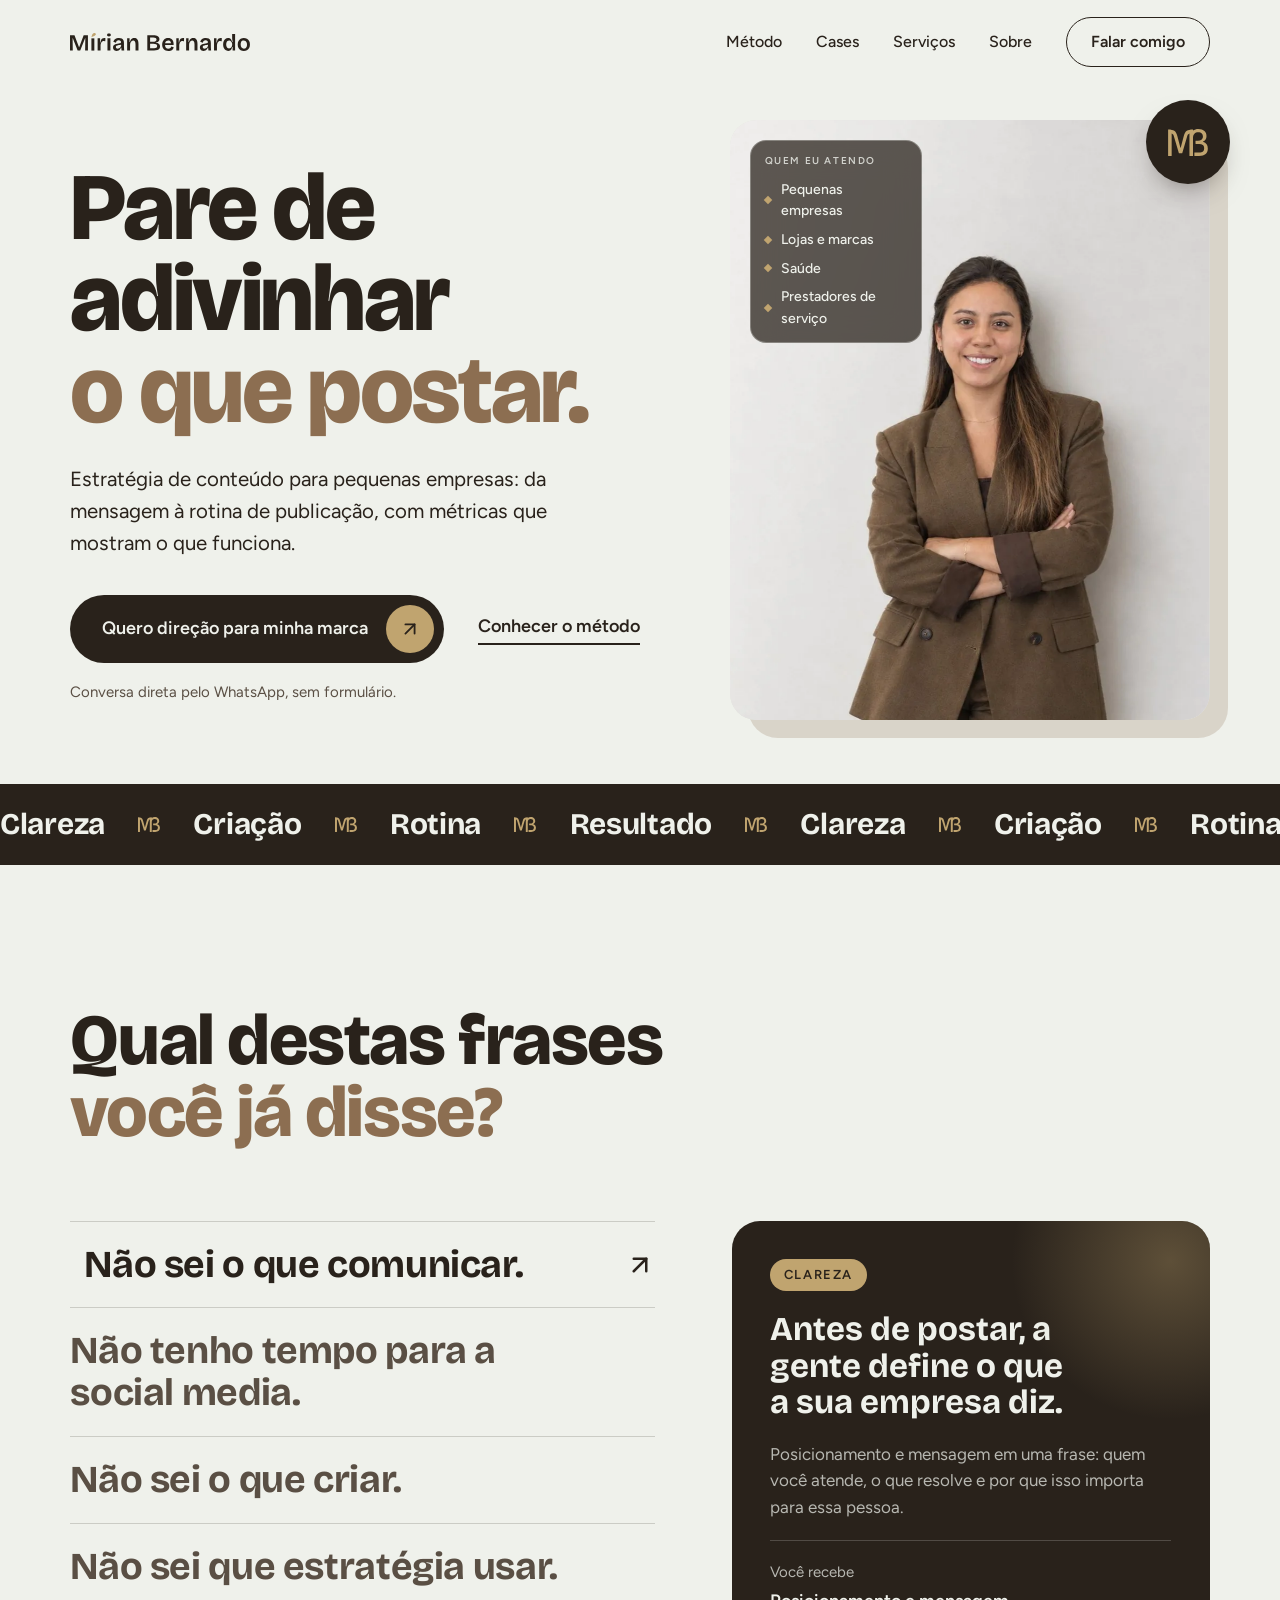
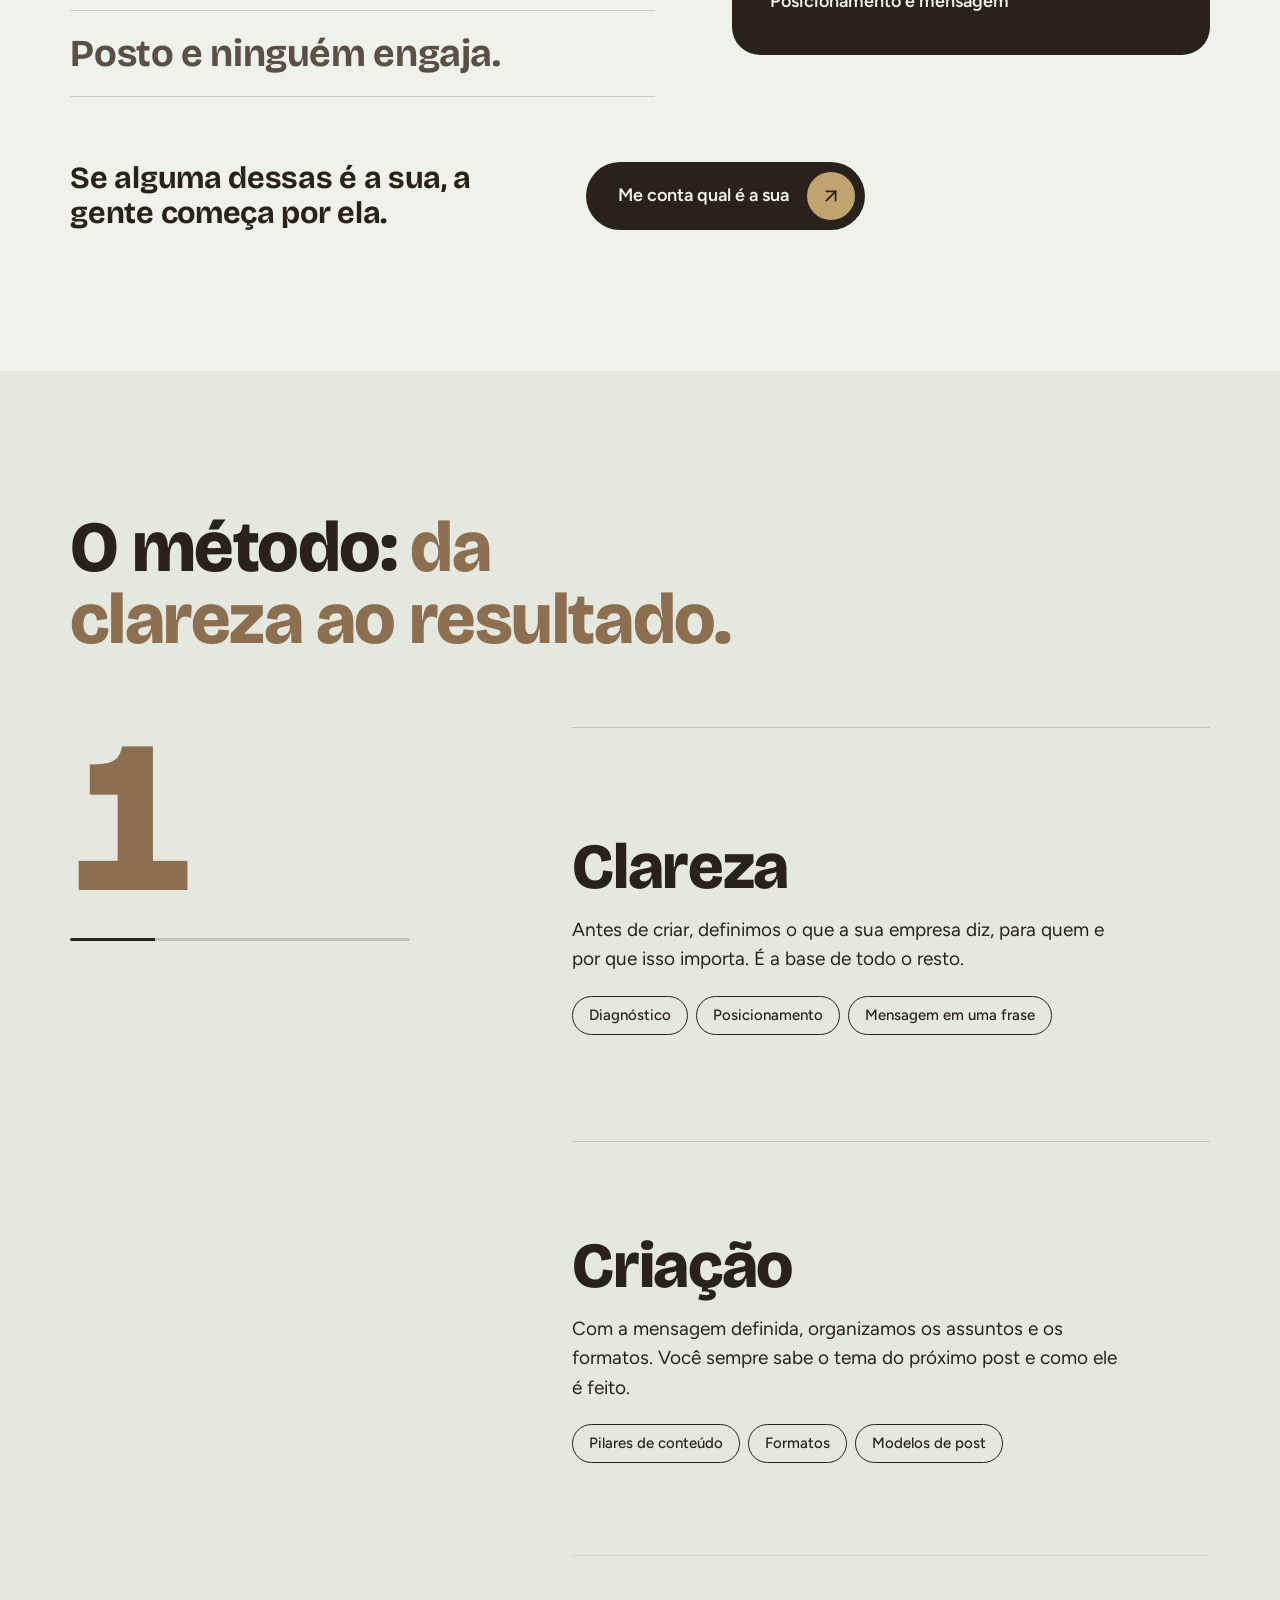
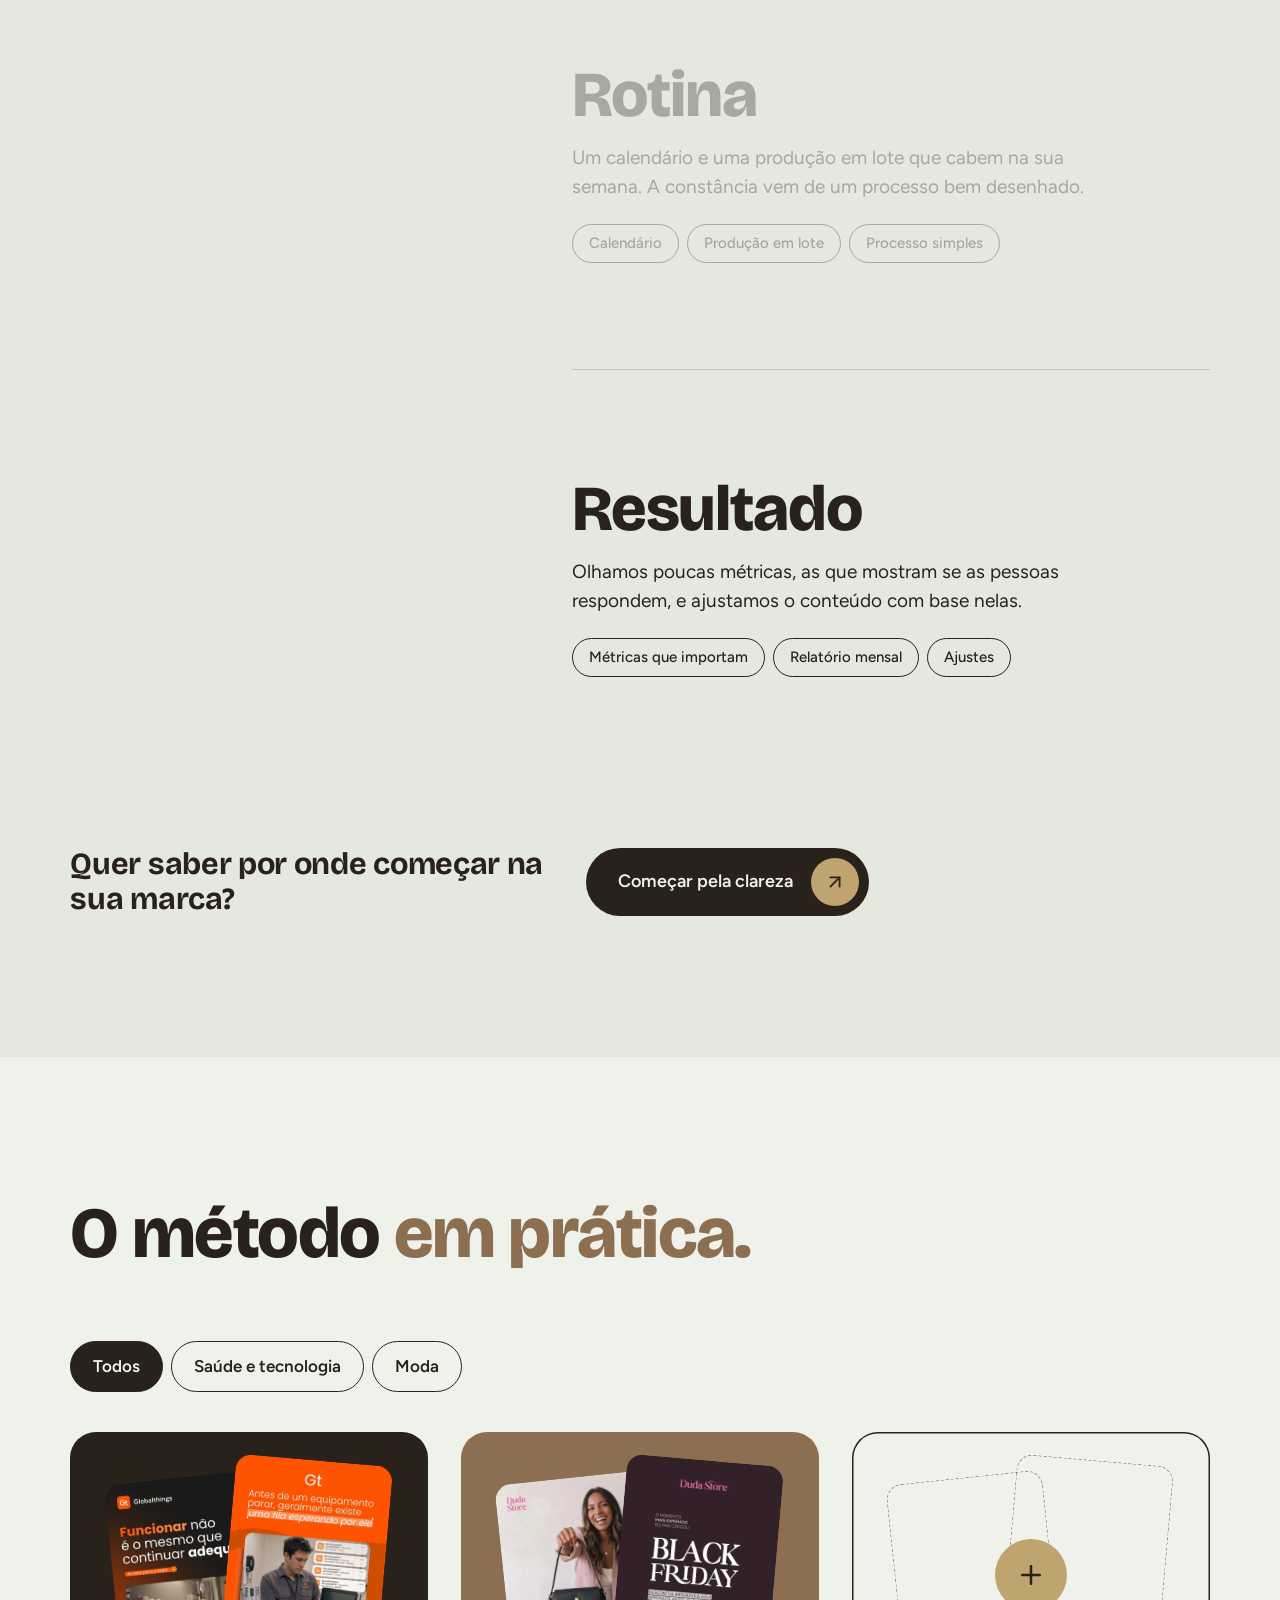
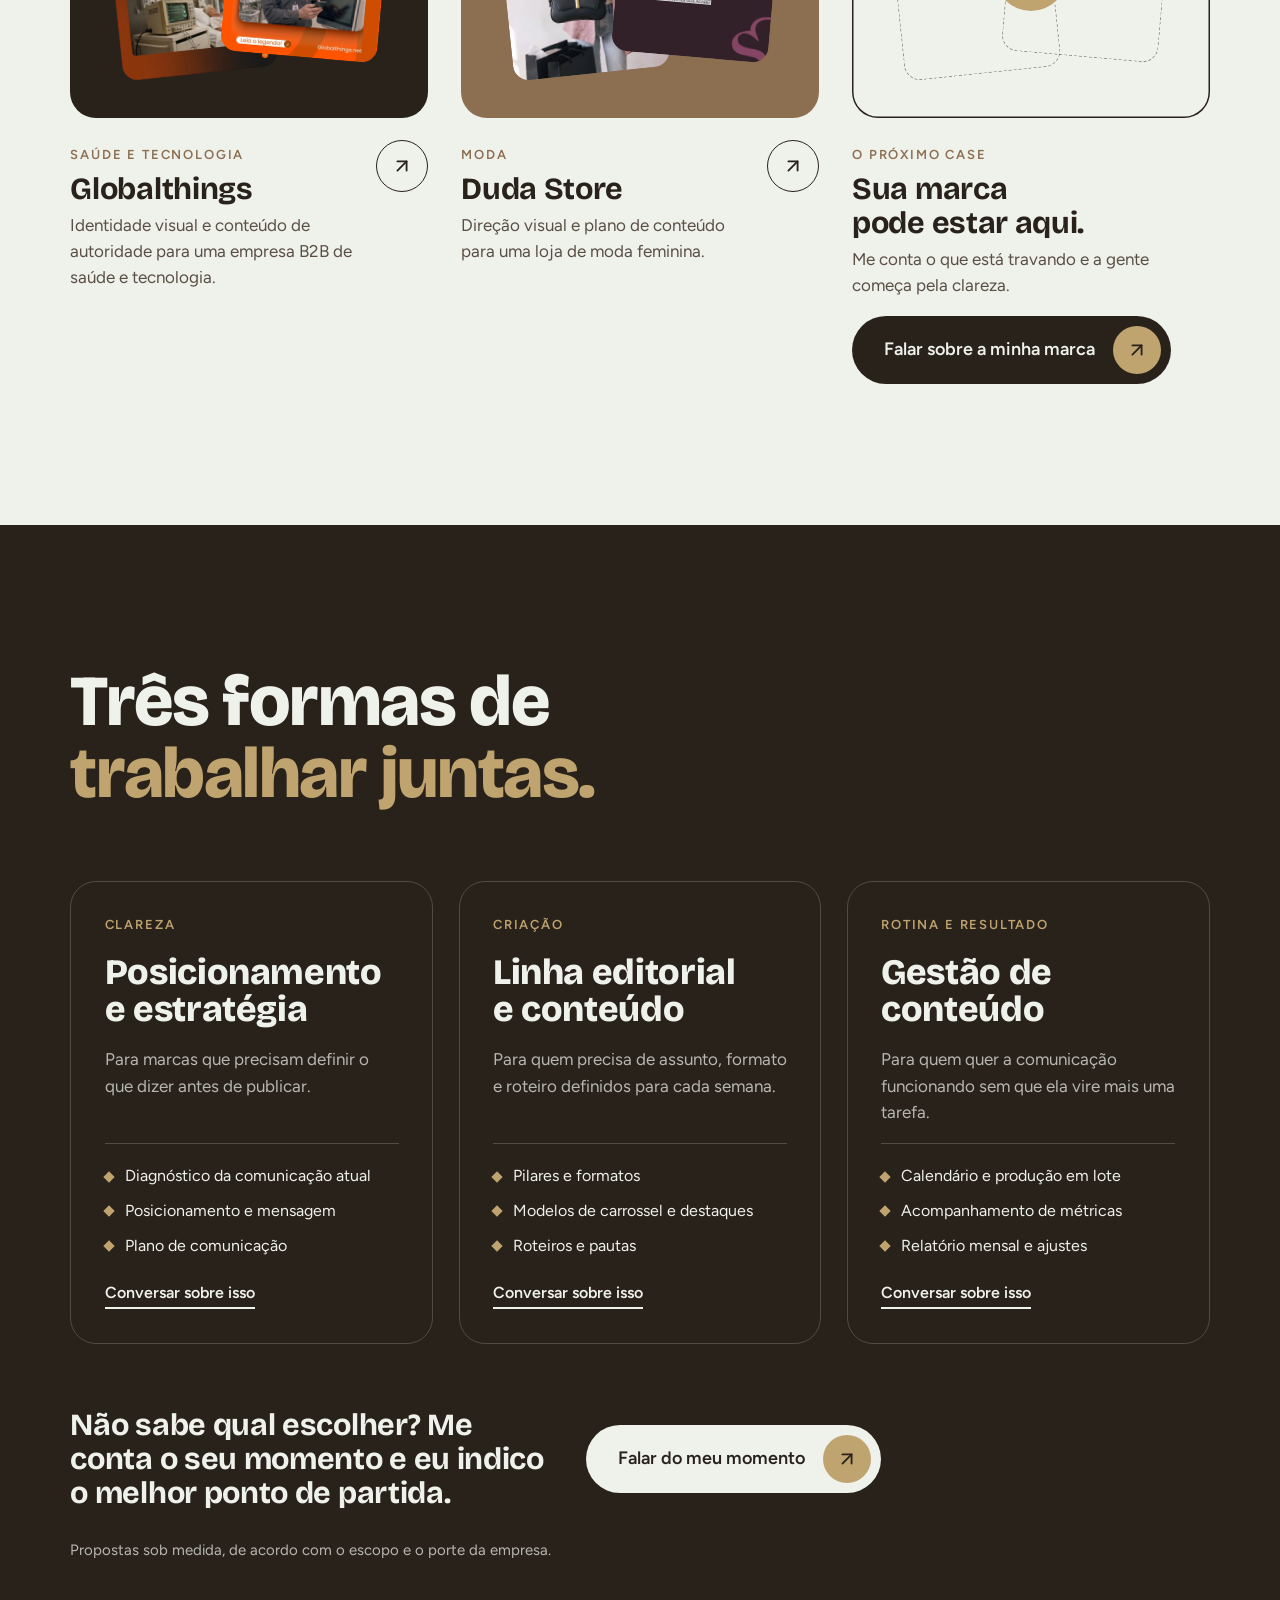
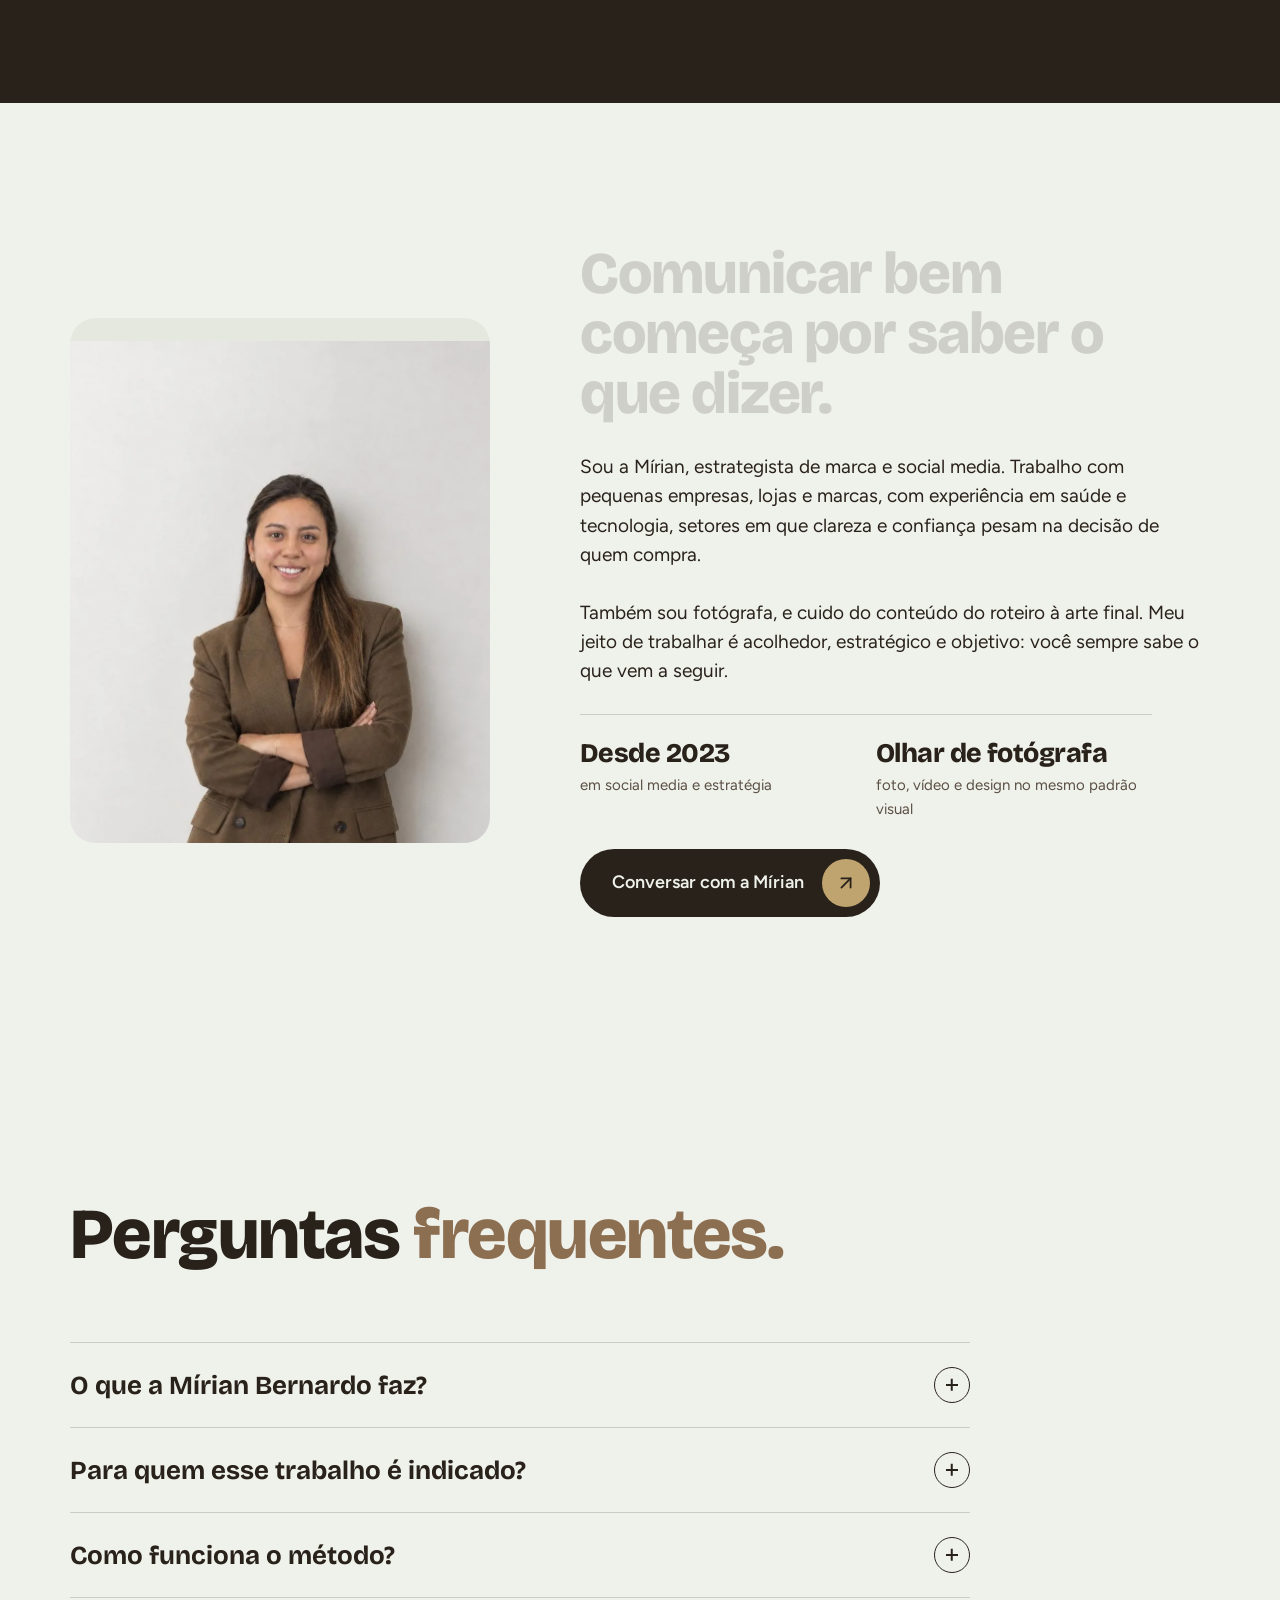
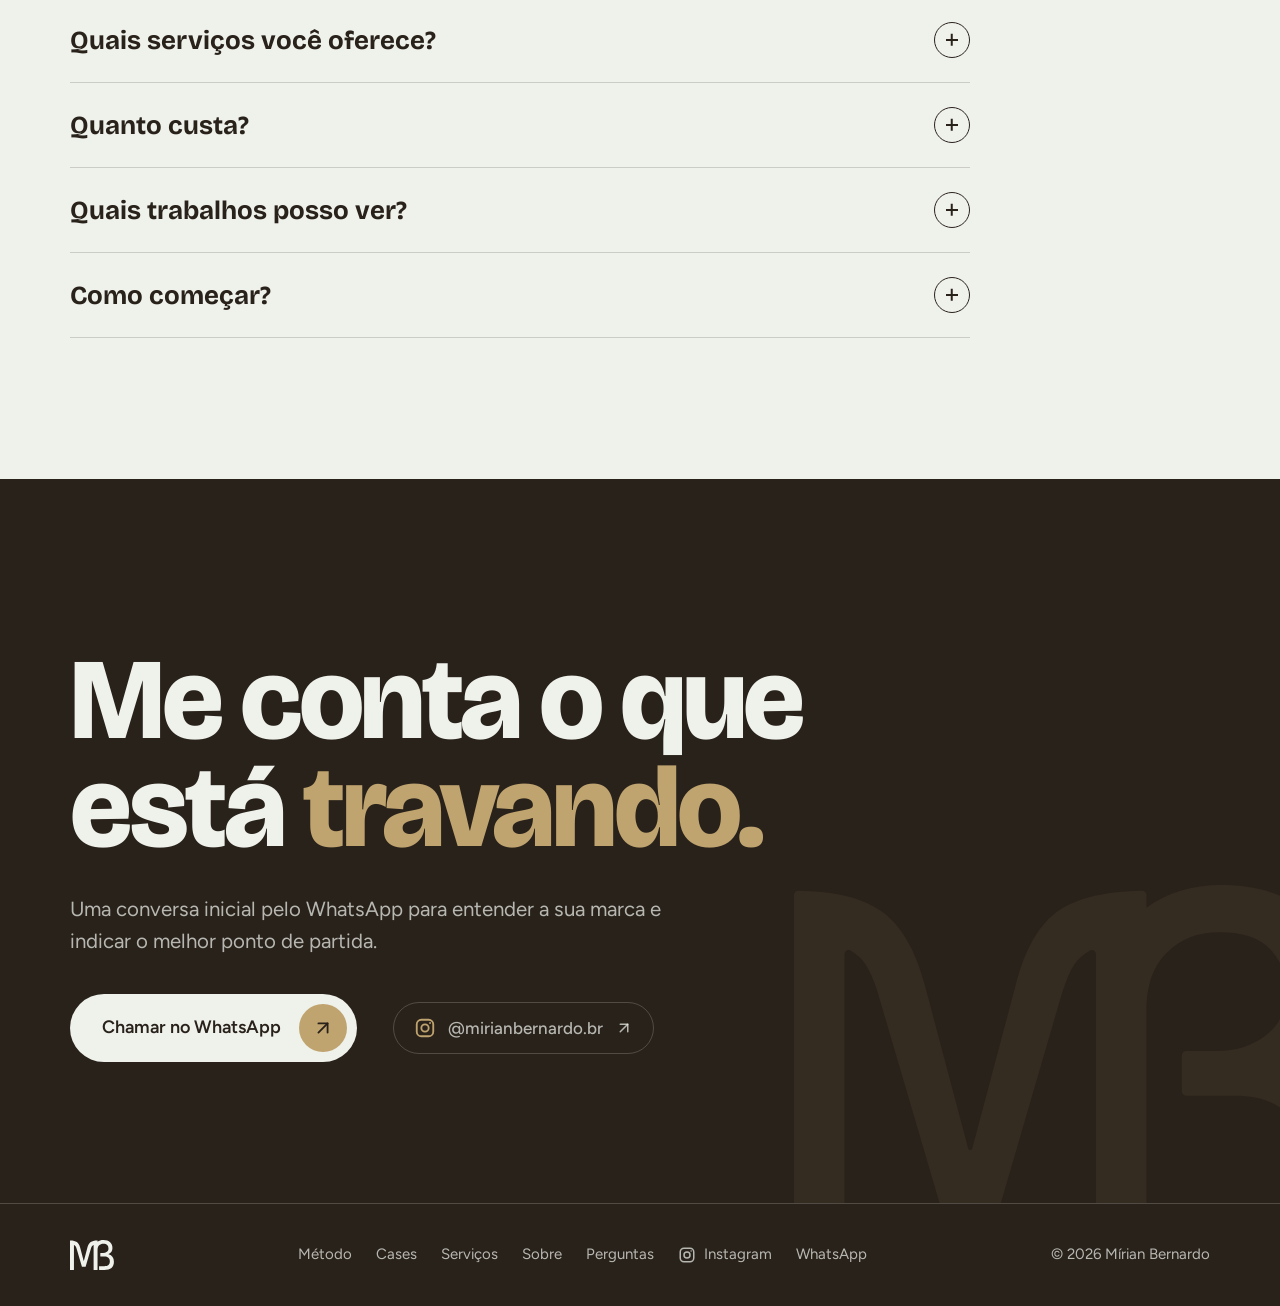
==== commit 1777c081: "Instagram: troca para @mirianbernardo.br Co-Authored-By: Claude Sonnet 5.5 <noreply@anthropic.com> C" ====
--- a/index.html
+++ b/index.html
@@ -25,7 +25,7 @@
 <meta name="twitter:title" content="Mírian Bernardo | Social media e estratégia para pequenas empresas">
 <meta name="twitter:description" content="Pare de adivinhar o que postar. Comunicação com direção para pequenas empresas.">
 <meta name="twitter:image" content="https://mirianbernardo.com.br/assets/og.jpg">
-<script type="application/ld+json">{"@context": "https://schema.org", "@graph": [{"@type": "WebSite", "@id": "https://mirianbernardo.com.br/#website", "url": "https://mirianbernardo.com.br/", "name": "Mírian Bernardo", "inLanguage": "pt-BR", "publisher": {"@id": "https://mirianbernardo.com.br/#person"}}, {"@type": "Person", "@id": "https://mirianbernardo.com.br/#person", "name": "Mírian Bernardo", "url": "https://mirianbernardo.com.br/", "image": "https://mirianbernardo.com.br/assets/mirian.webp", "jobTitle": "Estrategista de marca e social media", "description": "Estrategista de marca e social media que ajuda pequenas empresas a se comunicarem com direção.", "sameAs": ["https://www.instagram.com/mirianpbernardo/"], "knowsAbout": ["Social media", "Estratégia de conteúdo", "Posicionamento de marca", "Linha editorial", "Comunicação em saúde", "Fotografia"]}, {"@type": "ProfessionalService", "@id": "https://mirianbernardo.com.br/#service", "name": "Mírian Bernardo, estratégia de marca e social media", "url": "https://mirianbernardo.com.br/", "image": "https://mirianbernardo.com.br/assets/og.jpg", "description": "Social media e estratégia de conteúdo para pequenas empresas: posicionamento, linha editorial e gestão de conteúdo, da mensagem à rotina de publicação.", "provider": {"@id": "https://mirianbernardo.com.br/#person"}, "founder": {"@id": "https://mirianbernardo.com.br/#person"}, "serviceType": ["Estratégia de conteúdo", "Gestão de redes sociais", "Posicionamento de marca"], "inLanguage": "pt-BR", "hasOfferCatalog": {"@type": "OfferCatalog", "name": "Serviços", "itemListElement": [{"@type": "Offer", "itemOffered": {"@type": "Service", "name": "Posicionamento e estratégia", "description": "Diagnóstico da comunicação atual, posicionamento, mensagem e plano de comunicação para pequenas empresas."}}, {"@type": "Offer", "itemOffered": {"@type": "Service", "name": "Linha editorial e conteúdo", "description": "Pilares de conteúdo, formatos, modelos de carrossel e destaques, roteiros e pautas."}}, {"@type": "Offer", "itemOffered": {"@type": "Service", "name": "Gestão de conteúdo", "description": "Calendário e produção em lote, acompanhamento de métricas, relatório mensal e ajustes."}}]}}, {"@type": "WebPage", "@id": "https://mirianbernardo.com.br/#webpage", "url": "https://mirianbernardo.com.br/", "name": "Mírian Bernardo | Social media e estratégia para pequenas empresas", "description": "Social media e estratégia de conteúdo para pequenas empresas: posicionamento, linha editorial e gestão de conteúdo, da mensagem à rotina de publicação.", "isPartOf": {"@id": "https://mirianbernardo.com.br/#website"}, "about": {"@id": "https://mirianbernardo.com.br/#service"}, "primaryImageOfPage": {"@type": "ImageObject", "url": "https://mirianbernardo.com.br/assets/og.jpg", "width": 1200, "height": 630}, "inLanguage": "pt-BR"}, {"@type": "FAQPage", "@id": "https://mirianbernardo.com.br/#faq", "mainEntity": [{"@type": "Question", "name": "O que a Mírian Bernardo faz?", "acceptedAnswer": {"@type": "Answer", "text": "Sou estrategista de marca e social media. Ajudo pequenas empresas, lojas e marcas a se comunicarem com direção: definimos a mensagem, organizamos o conteúdo e montamos uma rotina que cabe na semana."}}, {"@type": "Question", "name": "Para quem esse trabalho é indicado?", "acceptedAnswer": {"@type": "Answer", "text": "Para pequenas empresas, lojas, marcas e prestadores de serviço que sabem que precisam comunicar, mas não sabem o que postar nem por onde começar. Tenho experiência em saúde e tecnologia, setores em que clareza e confiança pesam na decisão de quem compra."}}, {"@type": "Question", "name": "Como funciona o método?", "acceptedAnswer": {"@type": "Answer", "text": "São quatro etapas, nesta ordem. Clareza: definimos o que a empresa diz, para quem e por que isso importa. Criação: organizamos os assuntos e os formatos. Rotina: montamos um calendário e uma produção em lote que cabem na semana. Resultado: acompanhamos poucas métricas e ajustamos o conteúdo com base nelas."}}, {"@type": "Question", "name": "Quais serviços você oferece?", "acceptedAnswer": {"@type": "Answer", "text": "Três formas de trabalhar: posicionamento e estratégia (diagnóstico, posicionamento, mensagem e plano de comunicação), linha editorial e conteúdo (pilares, formatos, modelos de carrossel, roteiros e pautas) e gestão de conteúdo (calendário, produção em lote, métricas e relatório mensal)."}}, {"@type": "Question", "name": "Quanto custa?", "acceptedAnswer": {"@type": "Answer", "text": "As propostas são sob medida, de acordo com o escopo e o porte da empresa. A conversa inicial é pelo WhatsApp, para entender a sua marca e indicar o melhor ponto de partida."}}, {"@type": "Question", "name": "Quais trabalhos posso ver?", "acceptedAnswer": {"@type": "Answer", "text": "Na Globalthings, empresa de tecnologia para a saúde, o perfil do Instagram foi de 270 para 5.564 seguidores, com identidade visual consistente e conteúdo de autoridade. Na Duda Store, loja de moda feminina, desenvolvi a direção visual e o plano de conteúdo do Instagram."}}, {"@type": "Question", "name": "Como começar?", "acceptedAnswer": {"@type": "Answer", "text": "Chame a Mírian pelo WhatsApp e conte o que está travando na comunicação da sua marca. Não há formulário."}}]}]}</script>
+<script type="application/ld+json">{"@context": "https://schema.org", "@graph": [{"@type": "WebSite", "@id": "https://mirianbernardo.com.br/#website", "url": "https://mirianbernardo.com.br/", "name": "Mírian Bernardo", "inLanguage": "pt-BR", "publisher": {"@id": "https://mirianbernardo.com.br/#person"}}, {"@type": "Person", "@id": "https://mirianbernardo.com.br/#person", "name": "Mírian Bernardo", "url": "https://mirianbernardo.com.br/", "image": "https://mirianbernardo.com.br/assets/mirian.webp", "jobTitle": "Estrategista de marca e social media", "description": "Estrategista de marca e social media que ajuda pequenas empresas a se comunicarem com direção.", "sameAs": ["https://www.instagram.com/mirianbernardo.br/"], "knowsAbout": ["Social media", "Estratégia de conteúdo", "Posicionamento de marca", "Linha editorial", "Comunicação em saúde", "Fotografia"]}, {"@type": "ProfessionalService", "@id": "https://mirianbernardo.com.br/#service", "name": "Mírian Bernardo, estratégia de marca e social media", "url": "https://mirianbernardo.com.br/", "image": "https://mirianbernardo.com.br/assets/og.jpg", "description": "Social media e estratégia de conteúdo para pequenas empresas: posicionamento, linha editorial e gestão de conteúdo, da mensagem à rotina de publicação.", "provider": {"@id": "https://mirianbernardo.com.br/#person"}, "founder": {"@id": "https://mirianbernardo.com.br/#person"}, "serviceType": ["Estratégia de conteúdo", "Gestão de redes sociais", "Posicionamento de marca"], "inLanguage": "pt-BR", "hasOfferCatalog": {"@type": "OfferCatalog", "name": "Serviços", "itemListElement": [{"@type": "Offer", "itemOffered": {"@type": "Service", "name": "Posicionamento e estratégia", "description": "Diagnóstico da comunicação atual, posicionamento, mensagem e plano de comunicação para pequenas empresas."}}, {"@type": "Offer", "itemOffered": {"@type": "Service", "name": "Linha editorial e conteúdo", "description": "Pilares de conteúdo, formatos, modelos de carrossel e destaques, roteiros e pautas."}}, {"@type": "Offer", "itemOffered": {"@type": "Service", "name": "Gestão de conteúdo", "description": "Calendário e produção em lote, acompanhamento de métricas, relatório mensal e ajustes."}}]}}, {"@type": "WebPage", "@id": "https://mirianbernardo.com.br/#webpage", "url": "https://mirianbernardo.com.br/", "name": "Mírian Bernardo | Social media e estratégia para pequenas empresas", "description": "Social media e estratégia de conteúdo para pequenas empresas: posicionamento, linha editorial e gestão de conteúdo, da mensagem à rotina de publicação.", "isPartOf": {"@id": "https://mirianbernardo.com.br/#website"}, "about": {"@id": "https://mirianbernardo.com.br/#service"}, "primaryImageOfPage": {"@type": "ImageObject", "url": "https://mirianbernardo.com.br/assets/og.jpg", "width": 1200, "height": 630}, "inLanguage": "pt-BR"}, {"@type": "FAQPage", "@id": "https://mirianbernardo.com.br/#faq", "mainEntity": [{"@type": "Question", "name": "O que a Mírian Bernardo faz?", "acceptedAnswer": {"@type": "Answer", "text": "Sou estrategista de marca e social media. Ajudo pequenas empresas, lojas e marcas a se comunicarem com direção: definimos a mensagem, organizamos o conteúdo e montamos uma rotina que cabe na semana."}}, {"@type": "Question", "name": "Para quem esse trabalho é indicado?", "acceptedAnswer": {"@type": "Answer", "text": "Para pequenas empresas, lojas, marcas e prestadores de serviço que sabem que precisam comunicar, mas não sabem o que postar nem por onde começar. Tenho experiência em saúde e tecnologia, setores em que clareza e confiança pesam na decisão de quem compra."}}, {"@type": "Question", "name": "Como funciona o método?", "acceptedAnswer": {"@type": "Answer", "text": "São quatro etapas, nesta ordem. Clareza: definimos o que a empresa diz, para quem e por que isso importa. Criação: organizamos os assuntos e os formatos. Rotina: montamos um calendário e uma produção em lote que cabem na semana. Resultado: acompanhamos poucas métricas e ajustamos o conteúdo com base nelas."}}, {"@type": "Question", "name": "Quais serviços você oferece?", "acceptedAnswer": {"@type": "Answer", "text": "Três formas de trabalhar: posicionamento e estratégia (diagnóstico, posicionamento, mensagem e plano de comunicação), linha editorial e conteúdo (pilares, formatos, modelos de carrossel, roteiros e pautas) e gestão de conteúdo (calendário, produção em lote, métricas e relatório mensal)."}}, {"@type": "Question", "name": "Quanto custa?", "acceptedAnswer": {"@type": "Answer", "text": "As propostas são sob medida, de acordo com o escopo e o porte da empresa. A conversa inicial é pelo WhatsApp, para entender a sua marca e indicar o melhor ponto de partida."}}, {"@type": "Question", "name": "Quais trabalhos posso ver?", "acceptedAnswer": {"@type": "Answer", "text": "Na Globalthings, empresa de tecnologia para a saúde, o perfil do Instagram foi de 270 para 5.564 seguidores, com identidade visual consistente e conteúdo de autoridade. Na Duda Store, loja de moda feminina, desenvolvi a direção visual e o plano de conteúdo do Instagram."}}, {"@type": "Question", "name": "Como começar?", "acceptedAnswer": {"@type": "Answer", "text": "Chame a Mírian pelo WhatsApp e conte o que está travando na comunicação da sua marca. Não há formulário."}}]}]}</script>
 <link rel="icon" href="favicon.svg" type="image/svg+xml">
 <link rel="icon" href="favicon.ico" sizes="48x48">
 <link rel="apple-touch-icon" href="apple-touch-icon.png">
@@ -234,7 +234,7 @@
       <a class="btn btn-light" href="https://wa.me/5511917373372?text=Ol%C3%A1%2C%20M%C3%ADrian!%20Vim%20pelo%20seu%20site%20e%20quero%20dire%C3%A7%C3%A3o%20para%20a%20comunica%C3%A7%C3%A3o%20da%20minha%20marca." target="_blank" rel="noopener" data-magnet>Chamar no WhatsApp
         <span class="btn-dot"><svg class="icon" viewBox="0 0 24 24"><path d="M7 7h10v10"/><path d="M7 17 17 7"/></svg><svg class="icon" viewBox="0 0 24 24"><path d="M7 7h10v10"/><path d="M7 17 17 7"/></svg></span>
       </a>
-      <div class="contact-alt"><a class="handle" href="https://www.instagram.com/mirianpbernardo/" target="_blank" rel="noopener"><span class="handle-l"><svg class="icon" viewBox="0 0 24 24" aria-hidden="true"><rect x="3" y="3" width="18" height="18" rx="5"/><circle cx="12" cy="12" r="4"/><path d="M17.5 6.5h.01"/></svg>@mirianpbernardo</span><svg class="icon" viewBox="0 0 24 24"><path d="M7 7h10v10"/><path d="M7 17 17 7"/></svg></a></div>
+      <div class="contact-alt"><a class="handle" href="https://www.instagram.com/mirianbernardo.br/" target="_blank" rel="noopener"><span class="handle-l"><svg class="icon" viewBox="0 0 24 24" aria-hidden="true"><rect x="3" y="3" width="18" height="18" rx="5"/><circle cx="12" cy="12" r="4"/><path d="M17.5 6.5h.01"/></svg>@mirianbernardo.br</span><svg class="icon" viewBox="0 0 24 24"><path d="M7 7h10v10"/><path d="M7 17 17 7"/></svg></a></div>
     </div>
   </div>
   <div class="mb-bg mb-mark" aria-hidden="true"></div>
@@ -246,7 +246,7 @@
 <footer>
   <div class="wrap foot">
     <img src="assets/mb-light.svg" alt="MB" width="44" height="30">
-    <nav aria-label="Rodapé"><a href="#metodo">Método</a><a href="#cases">Cases</a><a href="#servicos">Serviços</a><a href="#sobre">Sobre</a><a href="#faq">Perguntas</a><a href="https://www.instagram.com/mirianpbernardo/" target="_blank" rel="noopener" class="foot-ig"><svg class="icon" viewBox="0 0 24 24" aria-hidden="true"><rect x="3" y="3" width="18" height="18" rx="5"/><circle cx="12" cy="12" r="4"/><path d="M17.5 6.5h.01"/></svg>Instagram</a><a href="https://wa.me/5511917373372?text=Ol%C3%A1%2C%20M%C3%ADrian%21%20Vim%20pelo%20seu%20site." target="_blank" rel="noopener">WhatsApp</a></nav>
+    <nav aria-label="Rodapé"><a href="#metodo">Método</a><a href="#cases">Cases</a><a href="#servicos">Serviços</a><a href="#sobre">Sobre</a><a href="#faq">Perguntas</a><a href="https://www.instagram.com/mirianbernardo.br/" target="_blank" rel="noopener" class="foot-ig"><svg class="icon" viewBox="0 0 24 24" aria-hidden="true"><rect x="3" y="3" width="18" height="18" rx="5"/><circle cx="12" cy="12" r="4"/><path d="M17.5 6.5h.01"/></svg>Instagram</a><a href="https://wa.me/5511917373372?text=Ol%C3%A1%2C%20M%C3%ADrian%21%20Vim%20pelo%20seu%20site." target="_blank" rel="noopener">WhatsApp</a></nav>
     <span>© 2026 Mírian Bernardo</span>
   </div>
 </footer>
@@ -429,7 +429,7 @@
     var b = $('#copyHandle'), lab = $('#copyLabel');
     b.addEventListener('click', function () {
       var done = function () { lab.textContent = 'Copiado'; setTimeout(function () { lab.textContent = 'Copiar'; }, 1800); };
-      try { navigator.clipboard.writeText('@mirianpbernardo').then(done, function () { selectText(); }); } catch (e) { selectText(); }
+      try { navigator.clipboard.writeText('@mirianbernardo.br').then(done, function () { selectText(); }); } catch (e) { selectText(); }
       function selectText() { try { var r = document.createRange(); r.selectNodeContents(b.firstChild); var s = window.getSelection(); s.removeAllRanges(); s.addRange(r); lab.textContent = 'Selecionado'; } catch (e2) {} }
     });
   }
--- a/assets/site.css
+++ b/assets/site.css
@@ -426,3 +426,30 @@
 .nf h1 em { font-style: normal; color: var(--caramel); }
 .nf p { font-size: 19px; color: var(--ink-soft); max-width: 46ch; }
 .nf-actions { display: flex; flex-wrap: wrap; align-items: center; gap: 18px 28px; margin-top: 10px; }
+/* Página do Instagram */
+.ig { min-height: 100svh; display: flex; flex-direction: column; align-items: center; gap: 28px; padding: calc(36px + env(safe-area-inset-top, 0px)) var(--gutter-r) calc(40px + env(safe-area-inset-bottom, 0px)) var(--gutter); max-width: 560px; margin: 0 auto; }
+.ig-head { display: grid; justify-items: center; text-align: center; gap: 10px; }
+.ig-photo { width: 112px; height: 112px; border-radius: 50%; object-fit: cover; object-position: center 18%; box-shadow: 0 0 0 4px var(--bg), 0 0 0 6px var(--gold); margin-bottom: 8px; }
+.ig-name { font-size: 15px; font-weight: 600; letter-spacing: 0.14em; text-transform: uppercase; color: #7A5E43; }
+.ig h1 { font-weight: 800; font-size: clamp(44px, 12vw, 64px); line-height: 0.98; letter-spacing: -0.025em; }
+.ig-lead { color: var(--ink-soft); font-size: 18px; max-width: 34ch; }
+.ig-links { width: 100%; display: grid; gap: 12px; }
+.ig-card { display: flex; align-items: center; justify-content: space-between; gap: 16px; padding: 18px 20px; border-radius: 22px; background: var(--bg-soft); transition: background .3s, color .3s, transform .4s var(--ease); }
+.ig-card b { display: block; font-family: var(--display); font-weight: 700; font-size: 20px; line-height: 1.15; }
+.ig-card small { display: block; margin-top: 3px; font-size: 15px; opacity: 0.72; }
+.ig-card:hover { background: var(--ink); color: var(--on-dark); transform: translateY(-2px); }
+.ig-card > .icon { flex: none; }
+.ig-main { background: var(--ink); color: var(--on-dark); padding: 14px 14px 14px 22px; }
+.ig-main:hover { background: #3a3027; }
+.ig-main .btn-dot { width: 48px; height: 48px; }
+.ig-cases { display: grid; grid-template-columns: 1fr 1fr; gap: 12px; }
+.ig-case { position: relative; display: block; border-radius: 22px; overflow: hidden; background: var(--ink); color: var(--on-dark); aspect-ratio: 4 / 5; transition: transform .4s var(--ease); }
+.ig-case img { position: absolute; inset: 0; width: 100%; height: 100%; object-fit: cover; transition: transform .6s var(--ease); }
+.ig-case::after { content: ""; position: absolute; inset: 0; background: linear-gradient(to top, rgba(41,34,27,.88) 0%, rgba(41,34,27,0) 68%); }
+.ig-case span { position: absolute; left: 16px; right: 12px; bottom: 14px; z-index: 1; }
+.ig-case small { display: block; font-size: 13px; opacity: .85; white-space: nowrap; }
+.ig-case b { display: block; font-family: var(--display); font-weight: 700; font-size: 19px; line-height: 1.15; }
+.ig-case > .icon { position: absolute; right: 10px; top: 10px; z-index: 1; width: 34px; height: 34px; padding: 8px; border-radius: 50%; background: rgba(239,241,235,.22); backdrop-filter: blur(10px); -webkit-backdrop-filter: blur(10px); color: #fff; }
+.ig-case:hover { transform: translateY(-2px); }
+.ig-case:hover img { transform: scale(1.04); }
+.ig-foot { margin-top: auto; padding-top: 8px; }
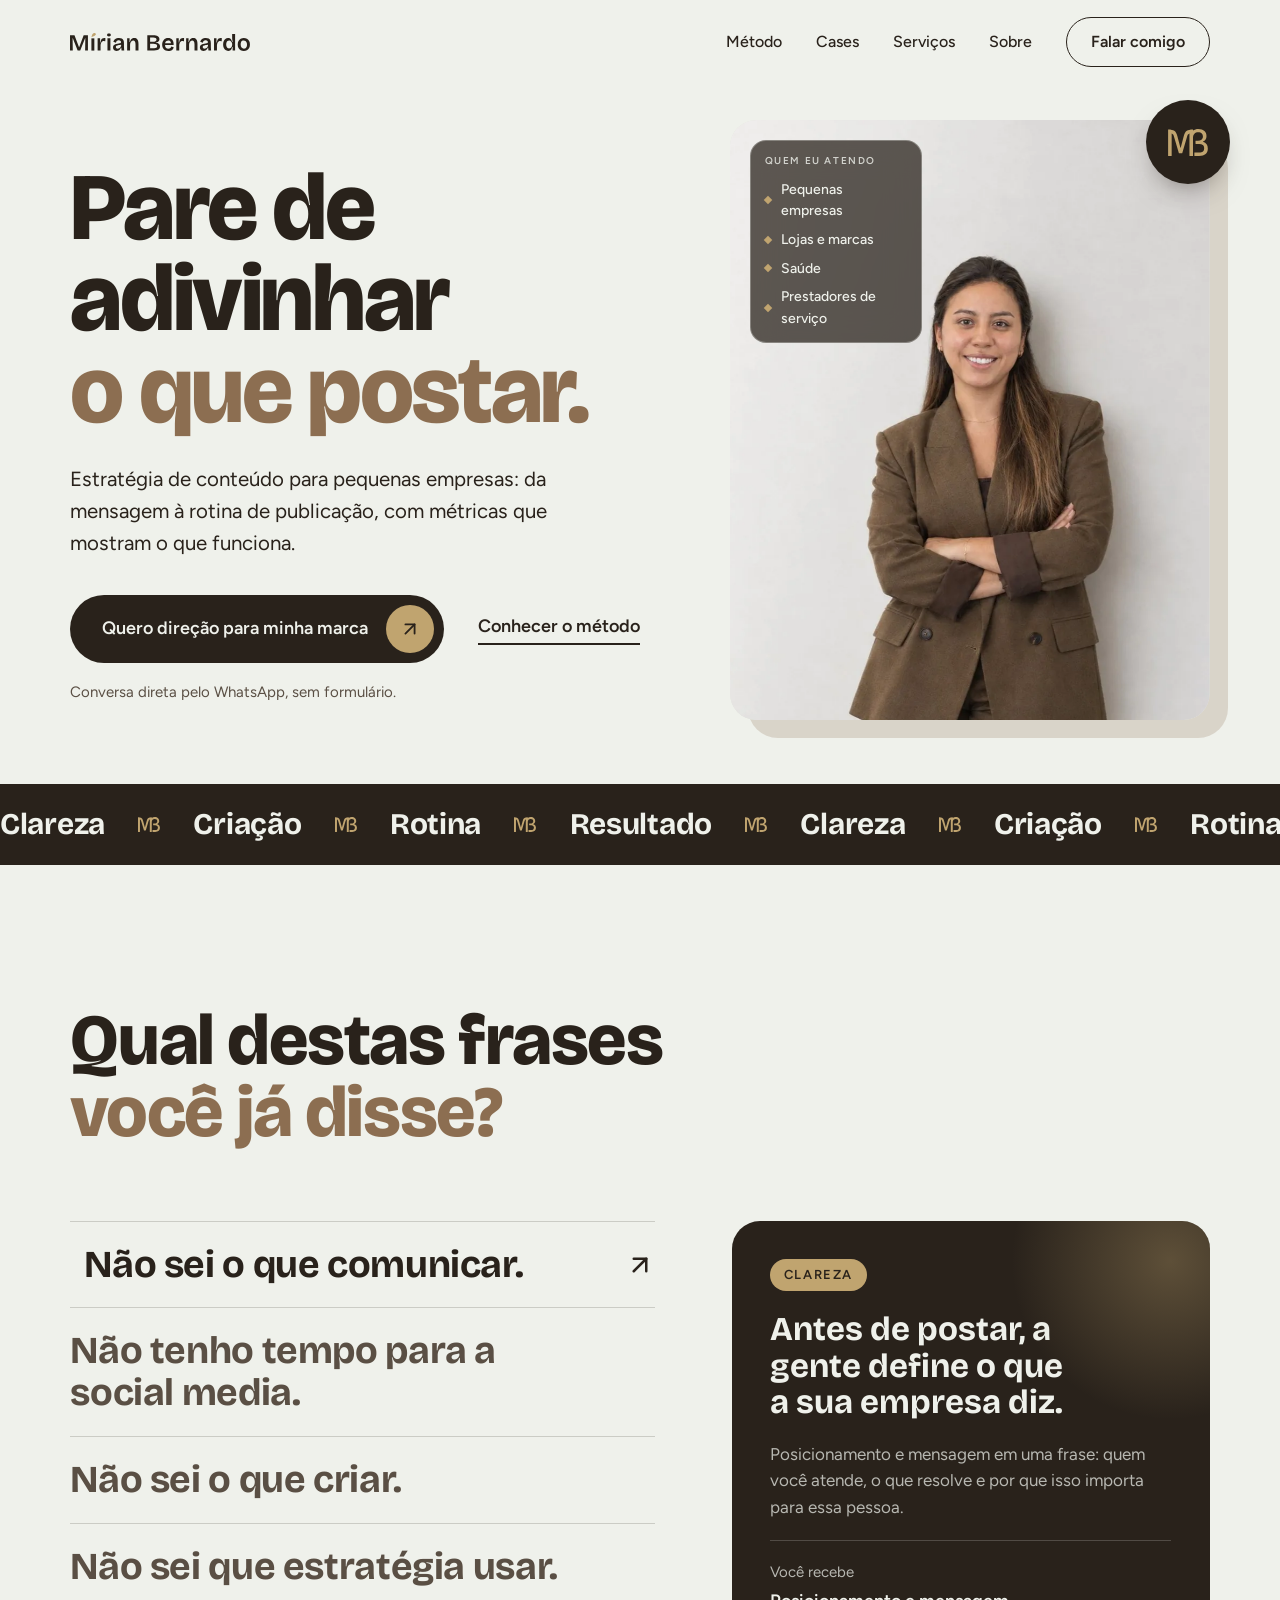
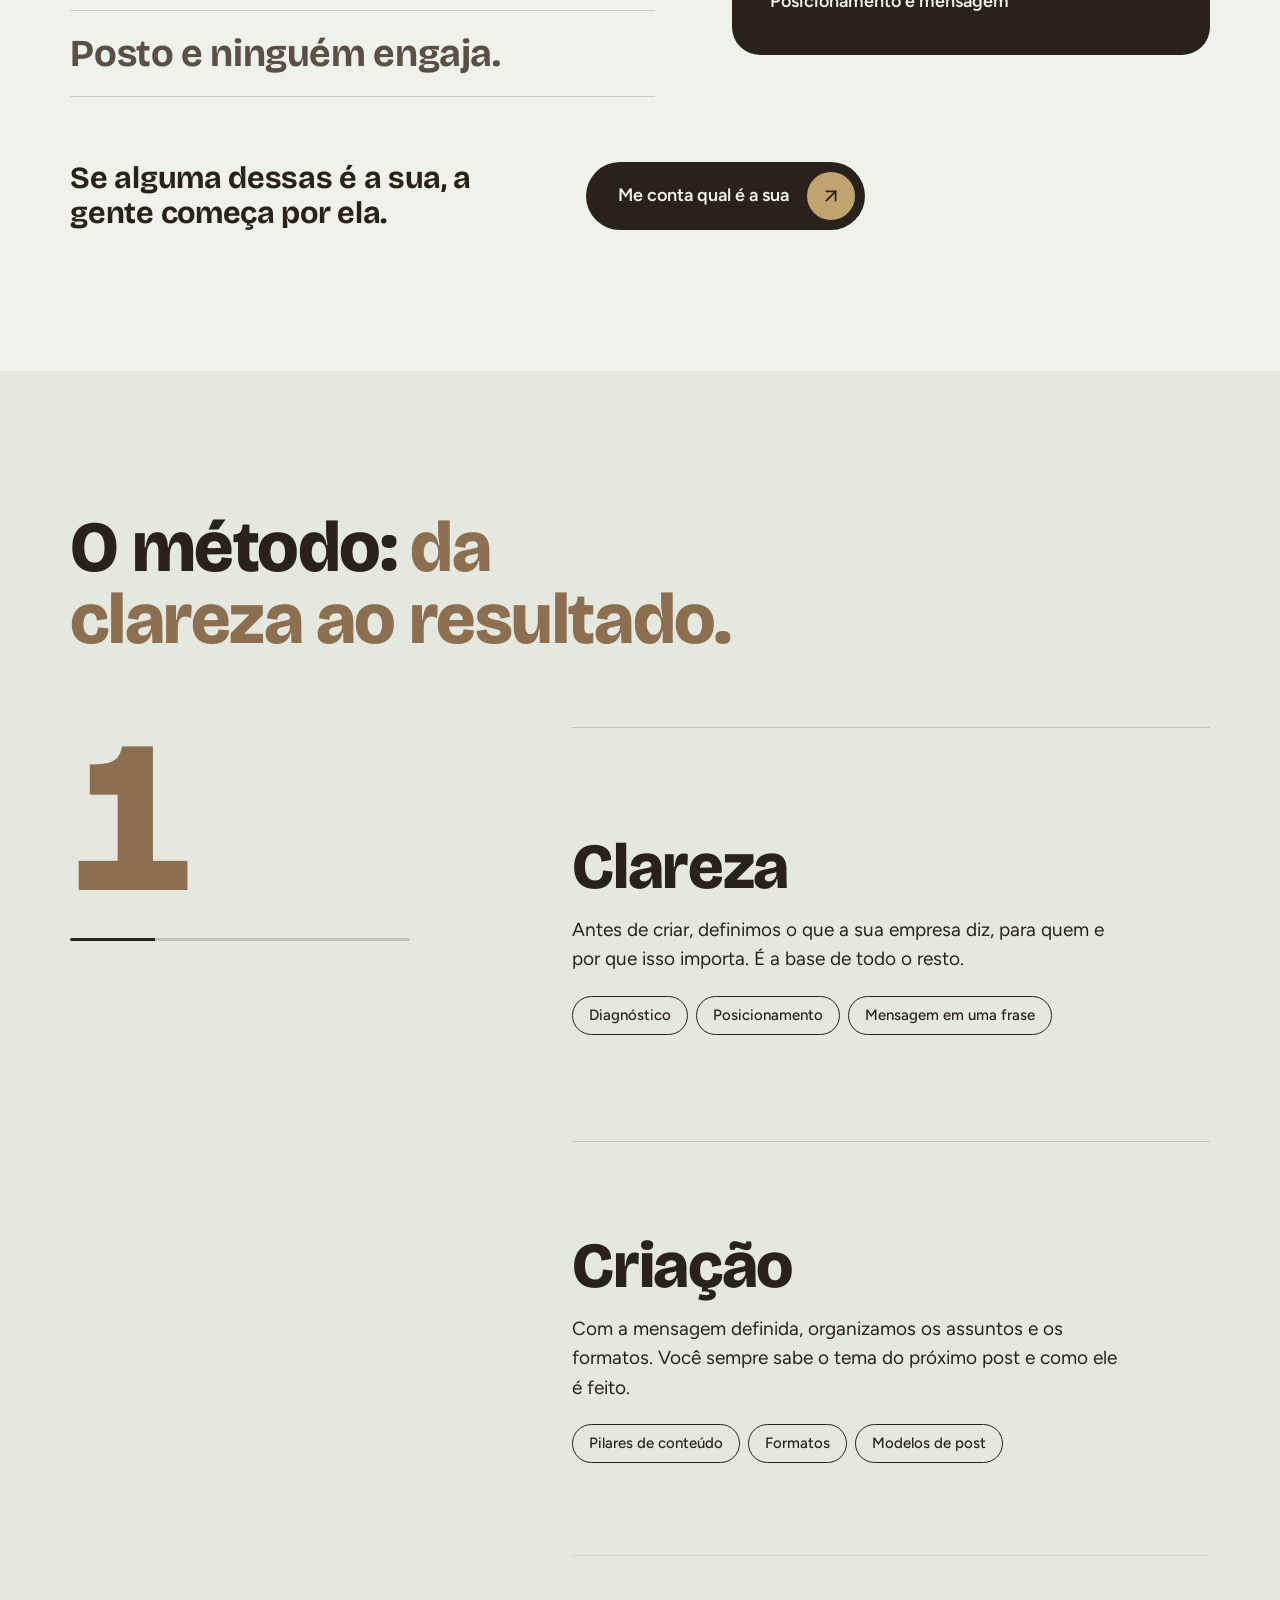
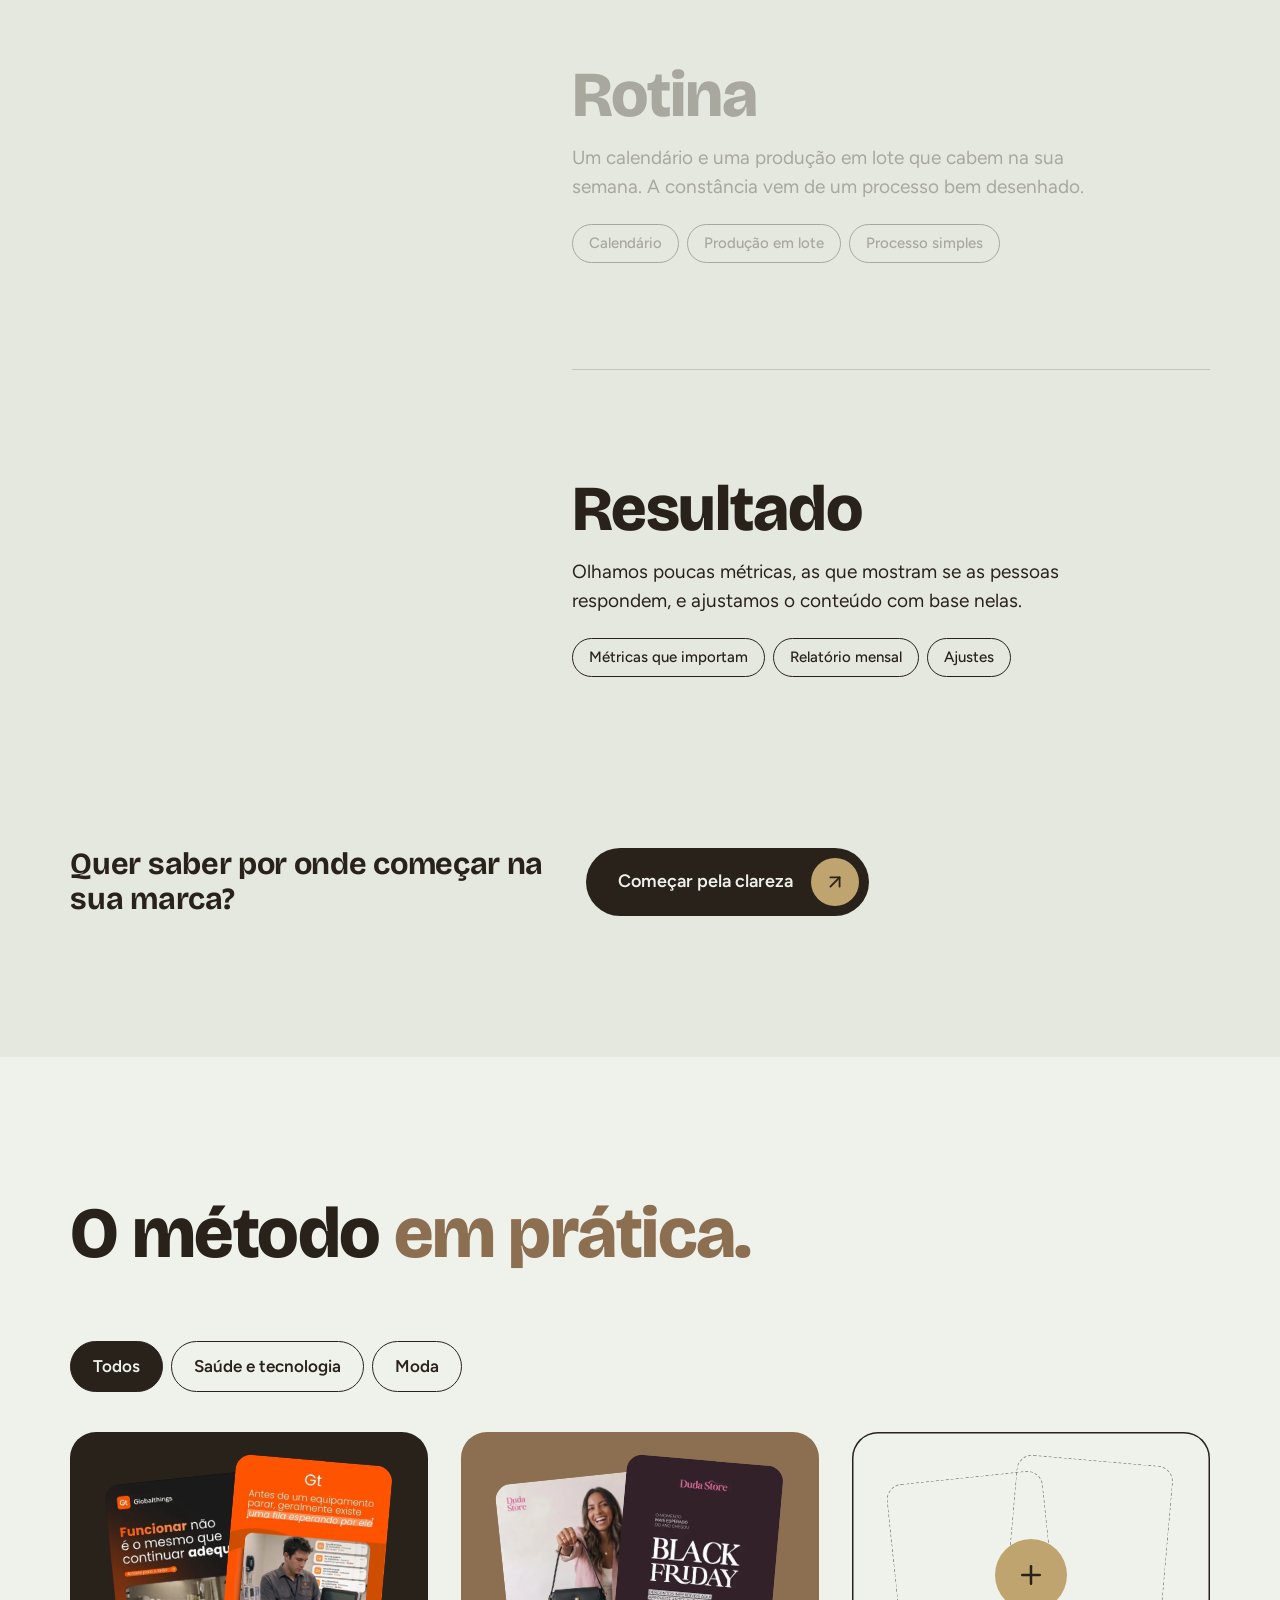
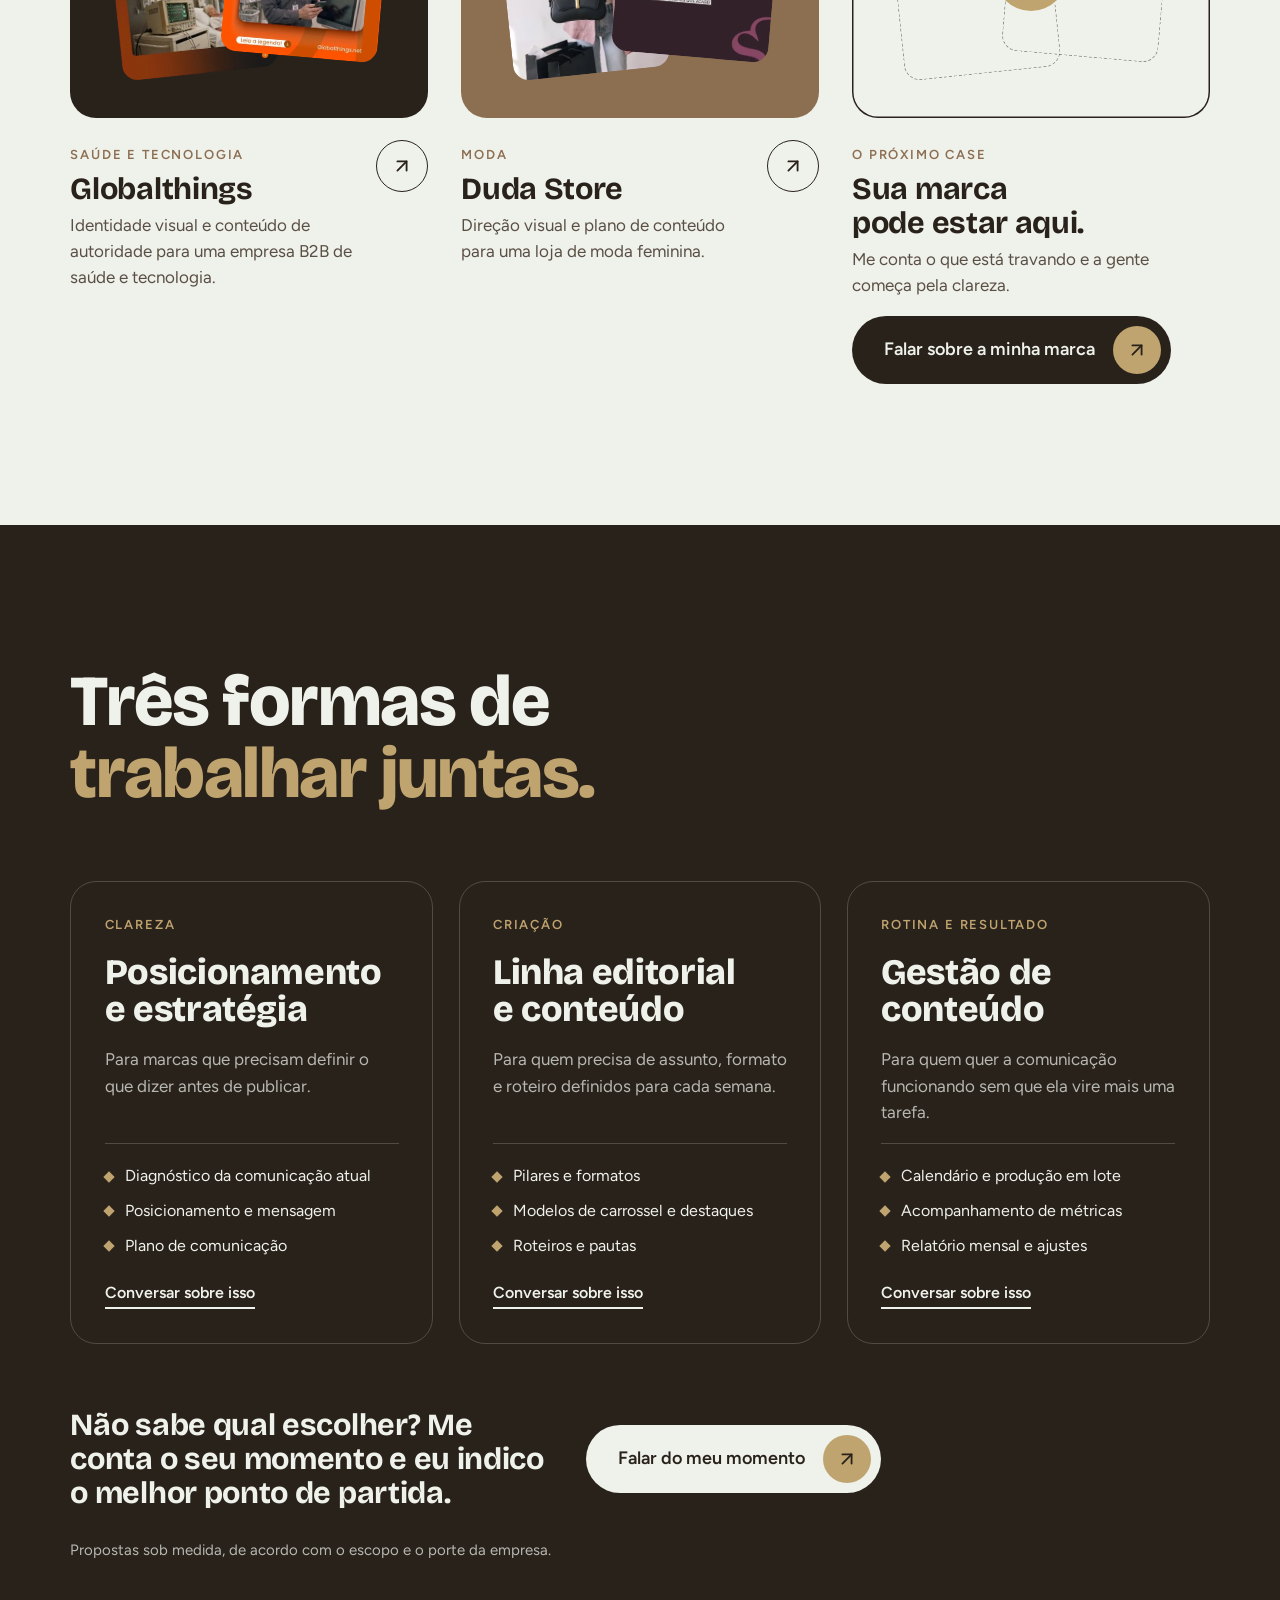
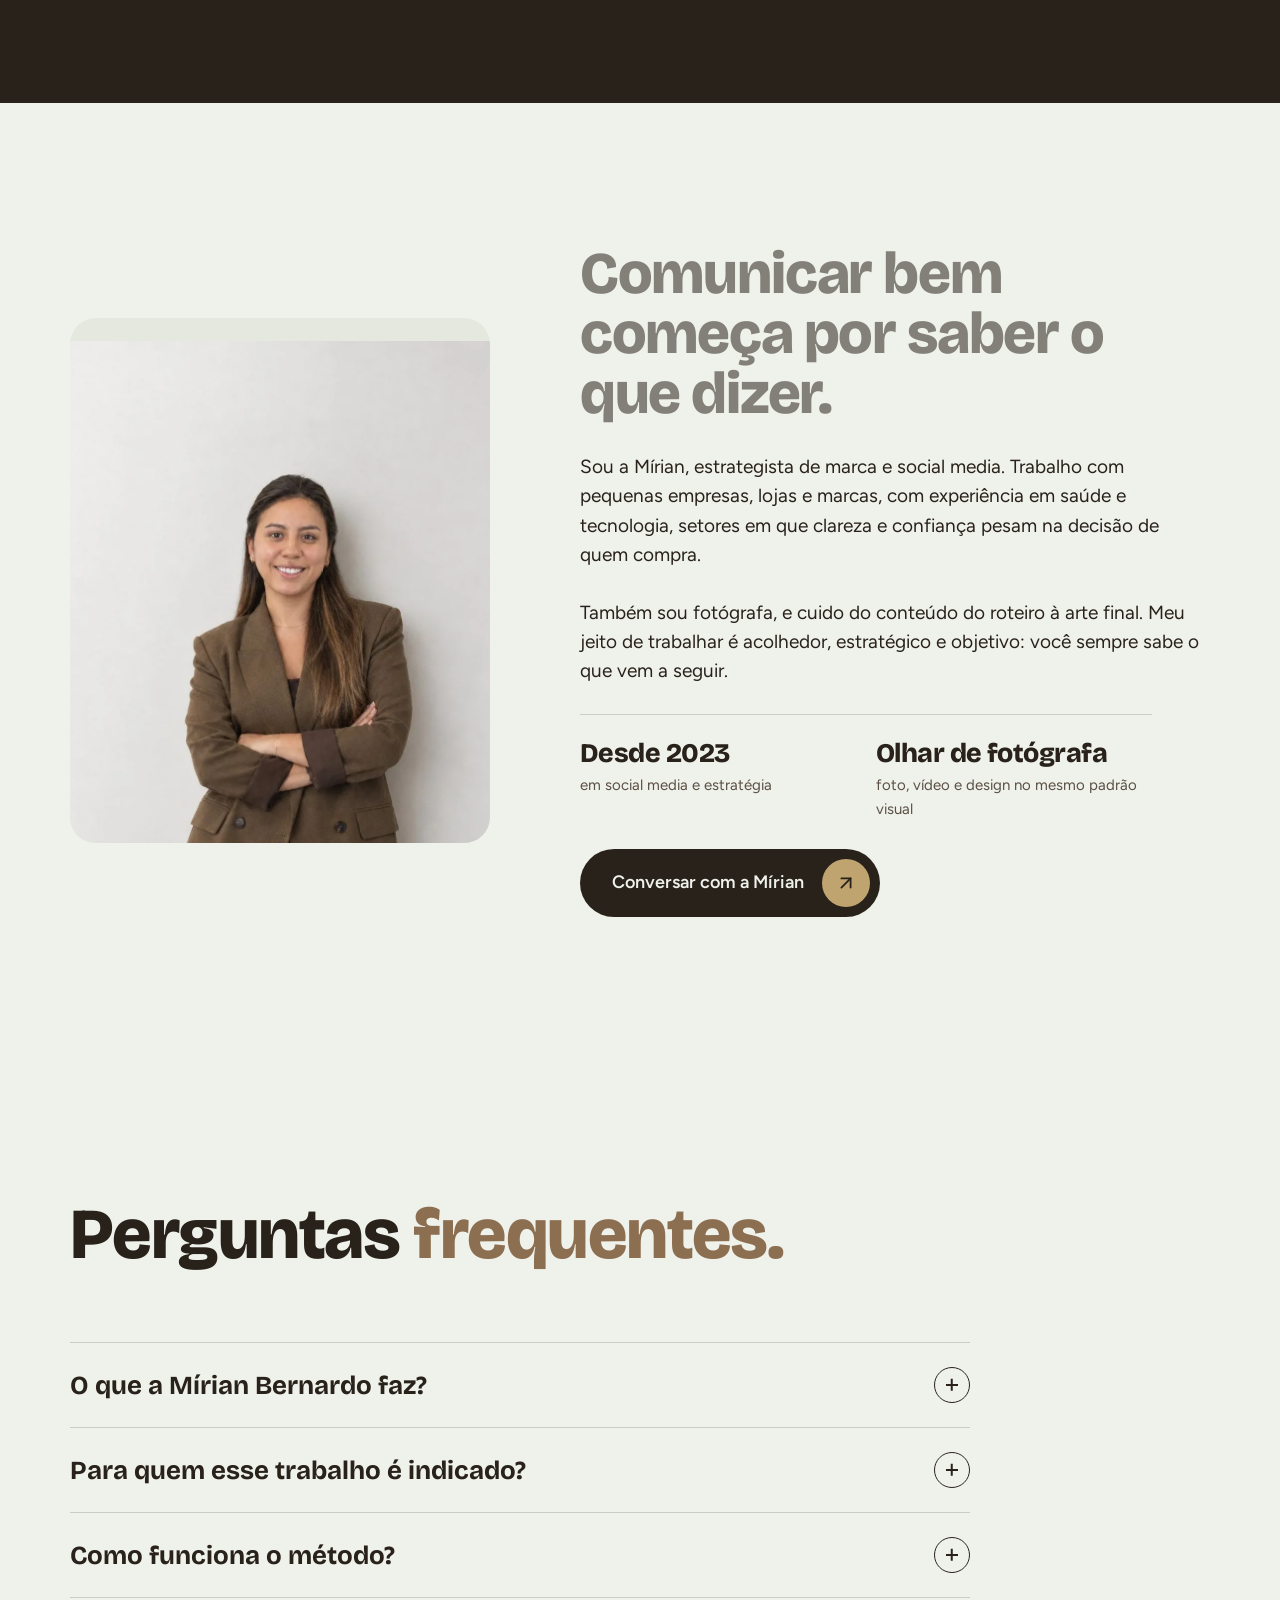
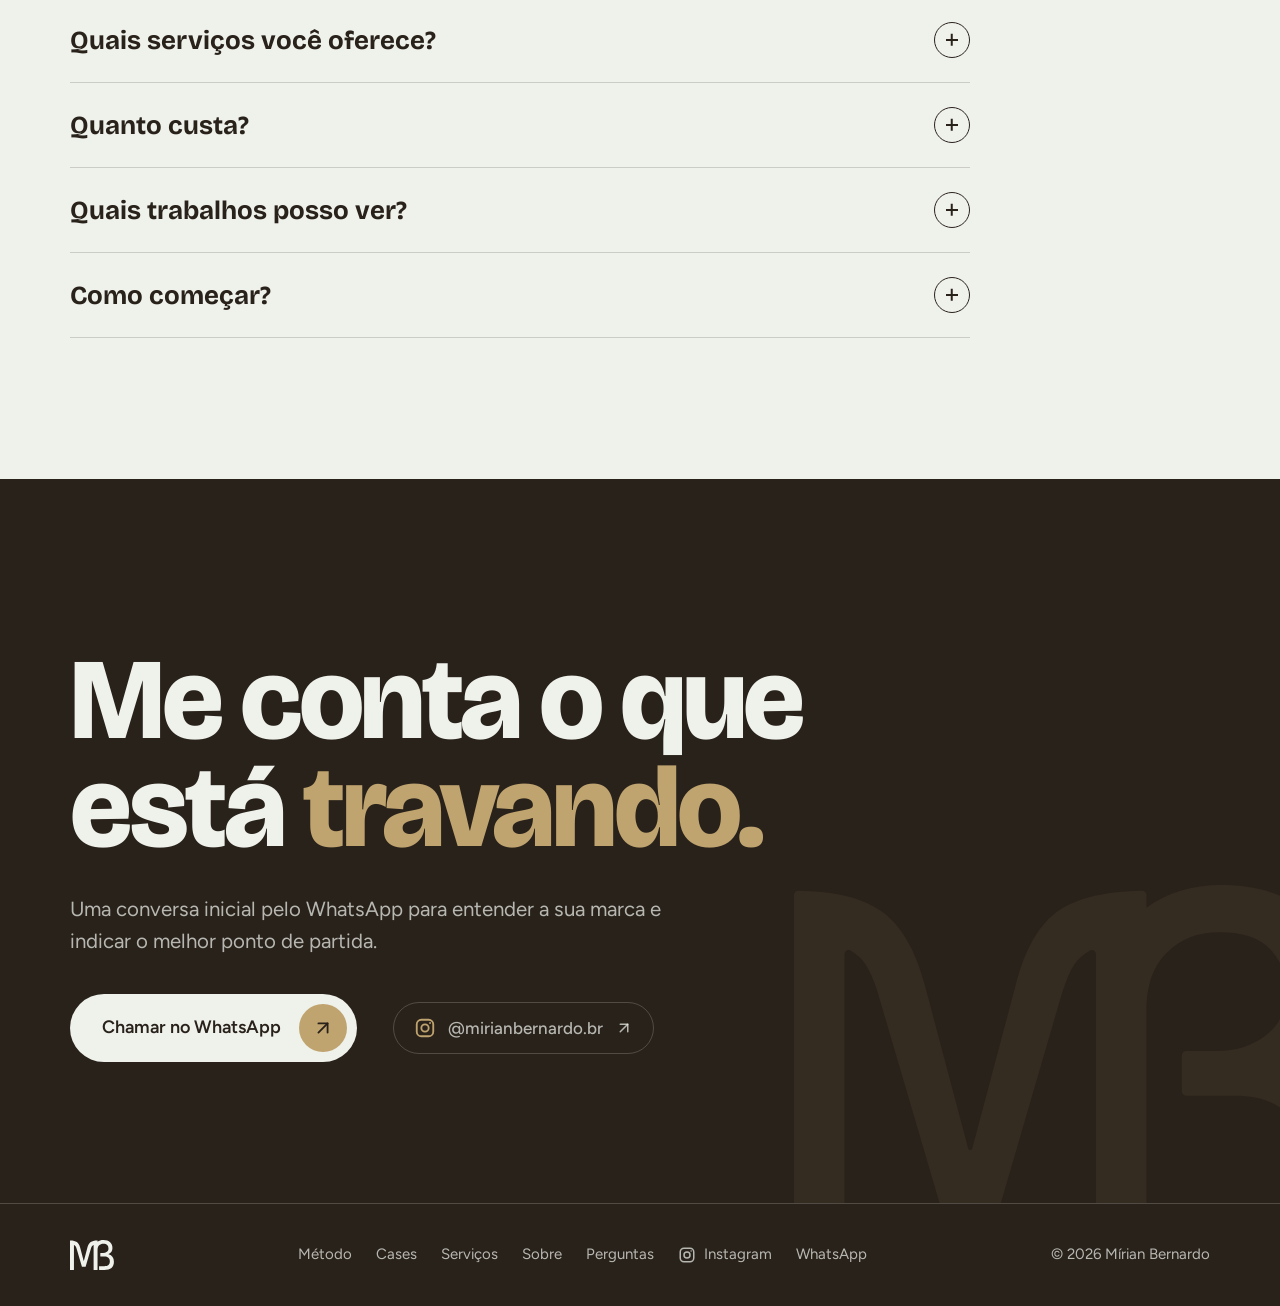
==== commit 1673ee55: "Lighthouse: fontes sem bloquear renderização, imagens menores nos cards e contraste da citação Co-Au" ====
--- a/index.html
+++ b/index.html
@@ -25,14 +25,15 @@
 <meta name="twitter:title" content="Mírian Bernardo | Social media e estratégia para pequenas empresas">
 <meta name="twitter:description" content="Pare de adivinhar o que postar. Comunicação com direção para pequenas empresas.">
 <meta name="twitter:image" content="https://mirianbernardo.com.br/assets/og.jpg">
-<script type="application/ld+json">{"@context": "https://schema.org", "@graph": [{"@type": "WebSite", "@id": "https://mirianbernardo.com.br/#website", "url": "https://mirianbernardo.com.br/", "name": "Mírian Bernardo", "inLanguage": "pt-BR", "publisher": {"@id": "https://mirianbernardo.com.br/#person"}}, {"@type": "Person", "@id": "https://mirianbernardo.com.br/#person", "name": "Mírian Bernardo", "url": "https://mirianbernardo.com.br/", "image": "https://mirianbernardo.com.br/assets/mirian.webp", "jobTitle": "Estrategista de marca e social media", "description": "Estrategista de marca e social media que ajuda pequenas empresas a se comunicarem com direção.", "sameAs": ["https://www.instagram.com/mirianbernardo.br/"], "knowsAbout": ["Social media", "Estratégia de conteúdo", "Posicionamento de marca", "Linha editorial", "Comunicação em saúde", "Fotografia"]}, {"@type": "ProfessionalService", "@id": "https://mirianbernardo.com.br/#service", "name": "Mírian Bernardo, estratégia de marca e social media", "url": "https://mirianbernardo.com.br/", "image": "https://mirianbernardo.com.br/assets/og.jpg", "description": "Social media e estratégia de conteúdo para pequenas empresas: posicionamento, linha editorial e gestão de conteúdo, da mensagem à rotina de publicação.", "provider": {"@id": "https://mirianbernardo.com.br/#person"}, "founder": {"@id": "https://mirianbernardo.com.br/#person"}, "serviceType": ["Estratégia de conteúdo", "Gestão de redes sociais", "Posicionamento de marca"], "inLanguage": "pt-BR", "hasOfferCatalog": {"@type": "OfferCatalog", "name": "Serviços", "itemListElement": [{"@type": "Offer", "itemOffered": {"@type": "Service", "name": "Posicionamento e estratégia", "description": "Diagnóstico da comunicação atual, posicionamento, mensagem e plano de comunicação para pequenas empresas."}}, {"@type": "Offer", "itemOffered": {"@type": "Service", "name": "Linha editorial e conteúdo", "description": "Pilares de conteúdo, formatos, modelos de carrossel e destaques, roteiros e pautas."}}, {"@type": "Offer", "itemOffered": {"@type": "Service", "name": "Gestão de conteúdo", "description": "Calendário e produção em lote, acompanhamento de métricas, relatório mensal e ajustes."}}]}}, {"@type": "WebPage", "@id": "https://mirianbernardo.com.br/#webpage", "url": "https://mirianbernardo.com.br/", "name": "Mírian Bernardo | Social media e estratégia para pequenas empresas", "description": "Social media e estratégia de conteúdo para pequenas empresas: posicionamento, linha editorial e gestão de conteúdo, da mensagem à rotina de publicação.", "isPartOf": {"@id": "https://mirianbernardo.com.br/#website"}, "about": {"@id": "https://mirianbernardo.com.br/#service"}, "primaryImageOfPage": {"@type": "ImageObject", "url": "https://mirianbernardo.com.br/assets/og.jpg", "width": 1200, "height": 630}, "inLanguage": "pt-BR"}, {"@type": "FAQPage", "@id": "https://mirianbernardo.com.br/#faq", "mainEntity": [{"@type": "Question", "name": "O que a Mírian Bernardo faz?", "acceptedAnswer": {"@type": "Answer", "text": "Sou estrategista de marca e social media. Ajudo pequenas empresas, lojas e marcas a se comunicarem com direção: definimos a mensagem, organizamos o conteúdo e montamos uma rotina que cabe na semana."}}, {"@type": "Question", "name": "Para quem esse trabalho é indicado?", "acceptedAnswer": {"@type": "Answer", "text": "Para pequenas empresas, lojas, marcas e prestadores de serviço que sabem que precisam comunicar, mas não sabem o que postar nem por onde começar. Tenho experiência em saúde e tecnologia, setores em que clareza e confiança pesam na decisão de quem compra."}}, {"@type": "Question", "name": "Como funciona o método?", "acceptedAnswer": {"@type": "Answer", "text": "São quatro etapas, nesta ordem. Clareza: definimos o que a empresa diz, para quem e por que isso importa. Criação: organizamos os assuntos e os formatos. Rotina: montamos um calendário e uma produção em lote que cabem na semana. Resultado: acompanhamos poucas métricas e ajustamos o conteúdo com base nelas."}}, {"@type": "Question", "name": "Quais serviços você oferece?", "acceptedAnswer": {"@type": "Answer", "text": "Três formas de trabalhar: posicionamento e estratégia (diagnóstico, posicionamento, mensagem e plano de comunicação), linha editorial e conteúdo (pilares, formatos, modelos de carrossel, roteiros e pautas) e gestão de conteúdo (calendário, produção em lote, métricas e relatório mensal)."}}, {"@type": "Question", "name": "Quanto custa?", "acceptedAnswer": {"@type": "Answer", "text": "As propostas são sob medida, de acordo com o escopo e o porte da empresa. A conversa inicial é pelo WhatsApp, para entender a sua marca e indicar o melhor ponto de partida."}}, {"@type": "Question", "name": "Quais trabalhos posso ver?", "acceptedAnswer": {"@type": "Answer", "text": "Na Globalthings, empresa de tecnologia para a saúde, o perfil do Instagram foi de 270 para 5.564 seguidores, com identidade visual consistente e conteúdo de autoridade. Na Duda Store, loja de moda feminina, desenvolvi a direção visual e o plano de conteúdo do Instagram."}}, {"@type": "Question", "name": "Como começar?", "acceptedAnswer": {"@type": "Answer", "text": "Chame a Mírian pelo WhatsApp e conte o que está travando na comunicação da sua marca. Não há formulário."}}]}]}</script>
+<script type="application/ld+json">{"@context": "https://schema.org", "@graph": [{"@type": "WebSite", "@id": "https://mirianbernardo.com.br/#website", "url": "https://mirianbernardo.com.br/", "name": "Mírian Bernardo", "inLanguage": "pt-BR", "publisher": {"@id": "https://mirianbernardo.com.br/#person"}}, {"@type": "Person", "@id": "https://mirianbernardo.com.br/#person", "name": "Mírian Bernardo", "url": "https://mirianbernardo.com.br/", "image": "https://mirianbernardo.com.br/assets/mirian.webp", "jobTitle": "Estrategista de marca e social media", "description": "Estrategista de marca e social media que ajuda pequenas empresas a se comunicarem com direção.", "sameAs": ["https://www.instagram.com/mirianbernardo.br/"], "knowsAbout": ["Social media", "Estratégia de conteúdo", "Posicionamento de marca", "Linha editorial", "Comunicação em saúde", "Fotografia"]}, {"@type": "ProfessionalService", "@id": "https://mirianbernardo.com.br/#service", "name": "Mírian Bernardo, estratégia de marca e social media", "url": "https://mirianbernardo.com.br/", "image": "https://mirianbernardo.com.br/assets/og.jpg", "description": "Social media e estratégia de conteúdo para pequenas empresas: posicionamento, linha editorial e gestão de conteúdo, da mensagem à rotina de publicação.", "provider": {"@id": "https://mirianbernardo.com.br/#person"}, "founder": {"@id": "https://mirianbernardo.com.br/#person"}, "serviceType": ["Estratégia de conteúdo", "Gestão de redes sociais", "Posicionamento de marca"], "inLanguage": "pt-BR", "hasOfferCatalog": {"@type": "OfferCatalog", "name": "Serviços", "itemListElement": [{"@type": "Offer", "itemOffered": {"@type": "Service", "name": "Posicionamento e estratégia", "description": "Diagnóstico da comunicação atual, posicionamento, mensagem e plano de comunicação para pequenas empresas."}}, {"@type": "Offer", "itemOffered": {"@type": "Service", "name": "Linha editorial e conteúdo", "description": "Pilares de conteúdo, formatos, modelos de carrossel e destaques, roteiros e pautas."}}, {"@type": "Offer", "itemOffered": {"@type": "Service", "name": "Gestão de conteúdo", "description": "Calendário e produção em lote, acompanhamento de métricas, relatório mensal e ajustes."}}]}}, {"@type": "WebPage", "@id": "https://mirianbernardo.com.br/#webpage", "url": "https://mirianbernardo.com.br/", "name": "Mírian Bernardo | Social media e estratégia para pequenas empresas", "description": "Social media e estratégia de conteúdo para pequenas empresas: posicionamento, linha editorial e gestão de conteúdo, da mensagem à rotina de publicação.", "isPartOf": {"@id": "https://mirianbernardo.com.br/#website"}, "about": {"@id": "https://mirianbernardo.com.br/#service"}, "primaryImageOfPage": {"@type": "ImageObject", "url": "https://mirianbernardo.com.br/assets/og.jpg", "width": 1200, "height": 630}, "inLanguage": "pt-BR"}, {"@type": "FAQPage", "@id": "https://mirianbernardo.com.br/#faq", "mainEntity": [{"@type": "Question", "name": "O que a Mírian Bernardo faz?", "acceptedAnswer": {"@type": "Answer", "text": "Sou estrategista de marca e social media. Ajudo pequenas empresas, lojas e marcas a se comunicarem com direção: definimos a mensagem, organizamos o conteúdo e montamos uma rotina que cabe na semana."}}, {"@type": "Question", "name": "Para quem esse trabalho é indicado?", "acceptedAnswer": {"@type": "Answer", "text": "Para pequenas empresas, lojas, marcas e prestadores de serviço que sabem que precisam comunicar, mas não sabem o que postar nem por onde começar. Tenho experiência em saúde e tecnologia, setores em que clareza e confiança pesam na decisão de quem compra."}}, {"@type": "Question", "name": "Como funciona o método?", "acceptedAnswer": {"@type": "Answer", "text": "São quatro etapas, nesta ordem. Clareza: definimos o que a empresa diz, para quem e por que isso importa. Criação: organizamos os assuntos e os formatos. Rotina: montamos um calendário e uma produção em lote que cabem na semana. Resultado: acompanhamos poucas métricas e ajustamos o conteúdo com base nelas."}}, {"@type": "Question", "name": "Quais serviços você oferece?", "acceptedAnswer": {"@type": "Answer", "text": "Três formas de trabalhar: posicionamento e estratégia (diagnóstico, posicionamento, mensagem e plano de comunicação), linha editorial e conteúdo (pilares, formatos, modelos de carrossel, roteiros e pautas) e gestão de conteúdo (calendário, produção em lote, métricas e relatório mensal)."}}, {"@type": "Question", "name": "Quanto custa?", "acceptedAnswer": {"@type": "Answer", "text": "As propostas são sob medida, de acordo com o escopo e o porte da empresa. A conversa inicial é pelo WhatsApp, para entender a sua marca e indicar o melhor ponto de partida."}}, {"@type": "Question", "name": "Quais trabalhos posso ver?", "acceptedAnswer": {"@type": "Answer", "text": "Na Globalthings, empresa de tecnologia para a saúde, a audiência do perfil do Instagram cresceu 20 vezes, com identidade visual consistente e conteúdo de autoridade. Na Duda Store, loja de moda feminina, desenvolvi a direção visual e o plano de conteúdo do Instagram."}}, {"@type": "Question", "name": "Como começar?", "acceptedAnswer": {"@type": "Answer", "text": "Chame a Mírian pelo WhatsApp e conte o que está travando na comunicação da sua marca. Não há formulário."}}]}]}</script>
 <link rel="icon" href="favicon.svg" type="image/svg+xml">
 <link rel="icon" href="favicon.ico" sizes="48x48">
 <link rel="apple-touch-icon" href="apple-touch-icon.png">
 <link rel="stylesheet" href="assets/site.css">
 <link rel="preconnect" href="https://fonts.googleapis.com">
 <link rel="preconnect" href="https://fonts.gstatic.com" crossorigin>
-<link rel="stylesheet" href="https://fonts.googleapis.com/css2?family=Bricolage+Grotesque:opsz,wght@12..96,500;12..96,700;12..96,800&family=Figtree:wght@400;500;600&display=swap">
+<link rel="stylesheet" href="https://fonts.googleapis.com/css2?family=Bricolage+Grotesque:opsz,wght@12..96,500;12..96,700;12..96,800&family=Figtree:wght@400;500;600&display=swap" media="print" onload="this.media='all'">
+<noscript><link rel="stylesheet" href="https://fonts.googleapis.com/css2?family=Bricolage+Grotesque:opsz,wght@12..96,500;12..96,700;12..96,800&family=Figtree:wght@400;500;600&display=swap"></noscript>
 <script defer src="/assets/track.js"></script>
 <script defer src="/_vercel/insights/script.js"></script>
 </head>
@@ -156,7 +157,7 @@
       <button class="filter" data-f="gt">Saúde e tecnologia</button>
       <button class="filter" data-f="duda">Moda</button>
     </div>
-    <div class="cases" id="caseGrid"><a class="case reveal" data-id="gt" href="/cases/globalthings"><div class="case-art art-gt"><div class="ph ph-a"><img src="assets/globalthings-6.webp" alt="Carrossel da Globalthings: funcionar não é o mesmo que continuar adequado"></div><div class="ph ph-b"><img src="assets/globalthings-4.webp" alt="Carrossel da Globalthings sobre a fila de ordens de serviço"></div></div><div class="case-info"><div><small>Saúde e tecnologia</small><h3>Globalthings</h3><p>Identidade visual e conteúdo de autoridade para uma empresa B2B de saúde e tecnologia.</p></div><span class="case-go"><svg class="icon" viewBox="0 0 24 24"><path d="M7 7h10v10"/><path d="M7 17 17 7"/></svg></span></div></a><a class="case reveal" data-id="duda" href="/cases/duda-store"><div class="case-art art-duda"><div class="ph ph-a"><img src="assets/duda-store-3.webp" alt="Duda Store: foto de produto com a bolsa em destaque"></div><div class="ph ph-b"><img src="assets/duda-store-4.webp" alt="Duda Store: arte de Black Friday"></div></div><div class="case-info"><div><small>Moda</small><h3>Duda Store</h3><p>Direção visual e plano de conteúdo para uma loja de moda feminina.</p></div><span class="case-go"><svg class="icon" viewBox="0 0 24 24"><path d="M7 7h10v10"/><path d="M7 17 17 7"/></svg></span></div></a><div class="case-cta reveal"><a class="case-art art-next" href="https://wa.me/5511917373372?text=Ol%C3%A1%2C%20M%C3%ADrian%21%20Vi%20os%20seus%20cases%20e%20quero%20que%20a%20minha%20marca%20seja%20o%20pr%C3%B3ximo.%20Podemos%20conversar%3F" target="_blank" rel="noopener" aria-label="Falar sobre o próximo case"><div class="ph ph-a"></div><div class="ph ph-b"></div><span class="plus"><svg class="icon" viewBox="0 0 24 24"><path d="M12 5v14"/><path d="M5 12h14"/></svg></span></a><div class="case-info"><div><small>O próximo case</small><h3>Sua marca pode estar aqui.</h3><p>Me conta o que está travando e a gente começa pela clareza.</p></div><a class="btn" href="https://wa.me/5511917373372?text=Ol%C3%A1%2C%20M%C3%ADrian%21%20Vi%20os%20seus%20cases%20e%20quero%20que%20a%20minha%20marca%20seja%20o%20pr%C3%B3ximo.%20Podemos%20conversar%3F" target="_blank" rel="noopener" data-magnet>Falar sobre a minha marca<span class="btn-dot"><svg class="icon" viewBox="0 0 24 24"><path d="M7 7h10v10"/><path d="M7 17 17 7"/></svg><svg class="icon" viewBox="0 0 24 24"><path d="M7 7h10v10"/><path d="M7 17 17 7"/></svg></span></a></div></div></div>
+    <div class="cases" id="caseGrid"><a class="case reveal" data-id="gt" href="/cases/globalthings"><div class="case-art art-gt"><div class="ph ph-a"><img src="assets/globalthings-6-sm.webp" alt="Carrossel da Globalthings: funcionar não é o mesmo que continuar adequado"></div><div class="ph ph-b"><img src="assets/globalthings-4-sm.webp" alt="Carrossel da Globalthings sobre a fila de ordens de serviço"></div></div><div class="case-info"><div><small>Saúde e tecnologia</small><h3>Globalthings</h3><p>Identidade visual e conteúdo de autoridade para uma empresa B2B de saúde e tecnologia.</p></div><span class="case-go"><svg class="icon" viewBox="0 0 24 24"><path d="M7 7h10v10"/><path d="M7 17 17 7"/></svg></span></div></a><a class="case reveal" data-id="duda" href="/cases/duda-store"><div class="case-art art-duda"><div class="ph ph-a"><img src="assets/duda-store-3-sm.webp" alt="Duda Store: foto de produto com a bolsa em destaque"></div><div class="ph ph-b"><img src="assets/duda-store-4-sm.webp" alt="Duda Store: arte de Black Friday"></div></div><div class="case-info"><div><small>Moda</small><h3>Duda Store</h3><p>Direção visual e plano de conteúdo para uma loja de moda feminina.</p></div><span class="case-go"><svg class="icon" viewBox="0 0 24 24"><path d="M7 7h10v10"/><path d="M7 17 17 7"/></svg></span></div></a><div class="case-cta reveal"><a class="case-art art-next" href="https://wa.me/5511917373372?text=Ol%C3%A1%2C%20M%C3%ADrian%21%20Vi%20os%20seus%20cases%20e%20quero%20que%20a%20minha%20marca%20seja%20o%20pr%C3%B3ximo.%20Podemos%20conversar%3F" target="_blank" rel="noopener" aria-label="Falar sobre o próximo case"><div class="ph ph-a"></div><div class="ph ph-b"></div><span class="plus"><svg class="icon" viewBox="0 0 24 24"><path d="M12 5v14"/><path d="M5 12h14"/></svg></span></a><div class="case-info"><div><small>O próximo case</small><h3>Sua marca pode estar aqui.</h3><p>Me conta o que está travando e a gente começa pela clareza.</p></div><a class="btn" href="https://wa.me/5511917373372?text=Ol%C3%A1%2C%20M%C3%ADrian%21%20Vi%20os%20seus%20cases%20e%20quero%20que%20a%20minha%20marca%20seja%20o%20pr%C3%B3ximo.%20Podemos%20conversar%3F" target="_blank" rel="noopener" data-magnet>Falar sobre a minha marca<span class="btn-dot"><svg class="icon" viewBox="0 0 24 24"><path d="M7 7h10v10"/><path d="M7 17 17 7"/></svg><svg class="icon" viewBox="0 0 24 24"><path d="M7 7h10v10"/><path d="M7 17 17 7"/></svg></span></a></div></div></div>
   </div>
 </section>
 
@@ -222,7 +223,7 @@
     <div class="sec-head reveal">
       <h2>Perguntas <em>frequentes.</em></h2>
     </div>
-    <div class="faq reveal"><details class="faq-item"><summary><span>O que a Mírian Bernardo faz?</span><i aria-hidden="true"></i></summary><p>Sou estrategista de marca e social media. Ajudo pequenas empresas, lojas e marcas a se comunicarem com direção: definimos a mensagem, organizamos o conteúdo e montamos uma rotina que cabe na semana.</p></details><details class="faq-item"><summary><span>Para quem esse trabalho é indicado?</span><i aria-hidden="true"></i></summary><p>Para pequenas empresas, lojas, marcas e prestadores de serviço que sabem que precisam comunicar, mas não sabem o que postar nem por onde começar. Tenho experiência em saúde e tecnologia, setores em que clareza e confiança pesam na decisão de quem compra.</p></details><details class="faq-item"><summary><span>Como funciona o método?</span><i aria-hidden="true"></i></summary><p>São quatro etapas, nesta ordem. Clareza: definimos o que a empresa diz, para quem e por que isso importa. Criação: organizamos os assuntos e os formatos. Rotina: montamos um calendário e uma produção em lote que cabem na semana. Resultado: acompanhamos poucas métricas e ajustamos o conteúdo com base nelas.</p></details><details class="faq-item"><summary><span>Quais serviços você oferece?</span><i aria-hidden="true"></i></summary><p>Três formas de trabalhar: posicionamento e estratégia (diagnóstico, posicionamento, mensagem e plano de comunicação), linha editorial e conteúdo (pilares, formatos, modelos de carrossel, roteiros e pautas) e gestão de conteúdo (calendário, produção em lote, métricas e relatório mensal).</p></details><details class="faq-item"><summary><span>Quanto custa?</span><i aria-hidden="true"></i></summary><p>As propostas são sob medida, de acordo com o escopo e o porte da empresa. A conversa inicial é pelo WhatsApp, para entender a sua marca e indicar o melhor ponto de partida.</p></details><details class="faq-item"><summary><span>Quais trabalhos posso ver?</span><i aria-hidden="true"></i></summary><p>Na <a href="/cases/globalthings">Globalthings</a>, empresa de tecnologia para a saúde, o perfil do Instagram foi de 270 para 5.564 seguidores, com identidade visual consistente e conteúdo de autoridade. Na <a href="/cases/duda-store">Duda Store</a>, loja de moda feminina, desenvolvi a direção visual e o plano de conteúdo do Instagram.</p></details><details class="faq-item"><summary><span>Como começar?</span><i aria-hidden="true"></i></summary><p>Chame a Mírian pelo WhatsApp e conte o que está travando na comunicação da sua marca. Não há formulário.</p></details></div>
+    <div class="faq reveal"><details class="faq-item"><summary><span>O que a Mírian Bernardo faz?</span><i aria-hidden="true"></i></summary><p>Sou estrategista de marca e social media. Ajudo pequenas empresas, lojas e marcas a se comunicarem com direção: definimos a mensagem, organizamos o conteúdo e montamos uma rotina que cabe na semana.</p></details><details class="faq-item"><summary><span>Para quem esse trabalho é indicado?</span><i aria-hidden="true"></i></summary><p>Para pequenas empresas, lojas, marcas e prestadores de serviço que sabem que precisam comunicar, mas não sabem o que postar nem por onde começar. Tenho experiência em saúde e tecnologia, setores em que clareza e confiança pesam na decisão de quem compra.</p></details><details class="faq-item"><summary><span>Como funciona o método?</span><i aria-hidden="true"></i></summary><p>São quatro etapas, nesta ordem. Clareza: definimos o que a empresa diz, para quem e por que isso importa. Criação: organizamos os assuntos e os formatos. Rotina: montamos um calendário e uma produção em lote que cabem na semana. Resultado: acompanhamos poucas métricas e ajustamos o conteúdo com base nelas.</p></details><details class="faq-item"><summary><span>Quais serviços você oferece?</span><i aria-hidden="true"></i></summary><p>Três formas de trabalhar: posicionamento e estratégia (diagnóstico, posicionamento, mensagem e plano de comunicação), linha editorial e conteúdo (pilares, formatos, modelos de carrossel, roteiros e pautas) e gestão de conteúdo (calendário, produção em lote, métricas e relatório mensal).</p></details><details class="faq-item"><summary><span>Quanto custa?</span><i aria-hidden="true"></i></summary><p>As propostas são sob medida, de acordo com o escopo e o porte da empresa. A conversa inicial é pelo WhatsApp, para entender a sua marca e indicar o melhor ponto de partida.</p></details><details class="faq-item"><summary><span>Quais trabalhos posso ver?</span><i aria-hidden="true"></i></summary><p>Na <a href="/cases/globalthings">Globalthings</a>, empresa de tecnologia para a saúde, a audiência do perfil do Instagram cresceu 20 vezes, com identidade visual consistente e conteúdo de autoridade. Na <a href="/cases/duda-store">Duda Store</a>, loja de moda feminina, desenvolvi a direção visual e o plano de conteúdo do Instagram.</p></details><details class="faq-item"><summary><span>Como começar?</span><i aria-hidden="true"></i></summary><p>Chame a Mírian pelo WhatsApp e conte o que está travando na comunicação da sua marca. Não há formulário.</p></details></div>
   </div>
 </section>
 
--- a/assets/site.css
+++ b/assets/site.css
@@ -294,7 +294,7 @@
 .about-photo img { width: 100%; height: 118%; object-fit: cover; object-position: center top; will-change: transform; }
 .about-text { display: flex; flex-direction: column; gap: 28px; }
 .quote { font-family: var(--display); font-weight: 800; font-size: clamp(34px, 4.6vw, 62px); line-height: 1.02; letter-spacing: -0.02em; }
-.quote .w { color: rgba(41, 34, 27, 0.16); transition: color .35s; }
+.quote .w { color: rgba(41, 34, 27, 0.55); transition: color .35s; }
 .quote .w.is-lit { color: var(--ink); }
 .quote .w.accent.is-lit { color: var(--caramel); }
 .about-text p:not(.quote) { max-width: 52ch; font-size: 19px; }
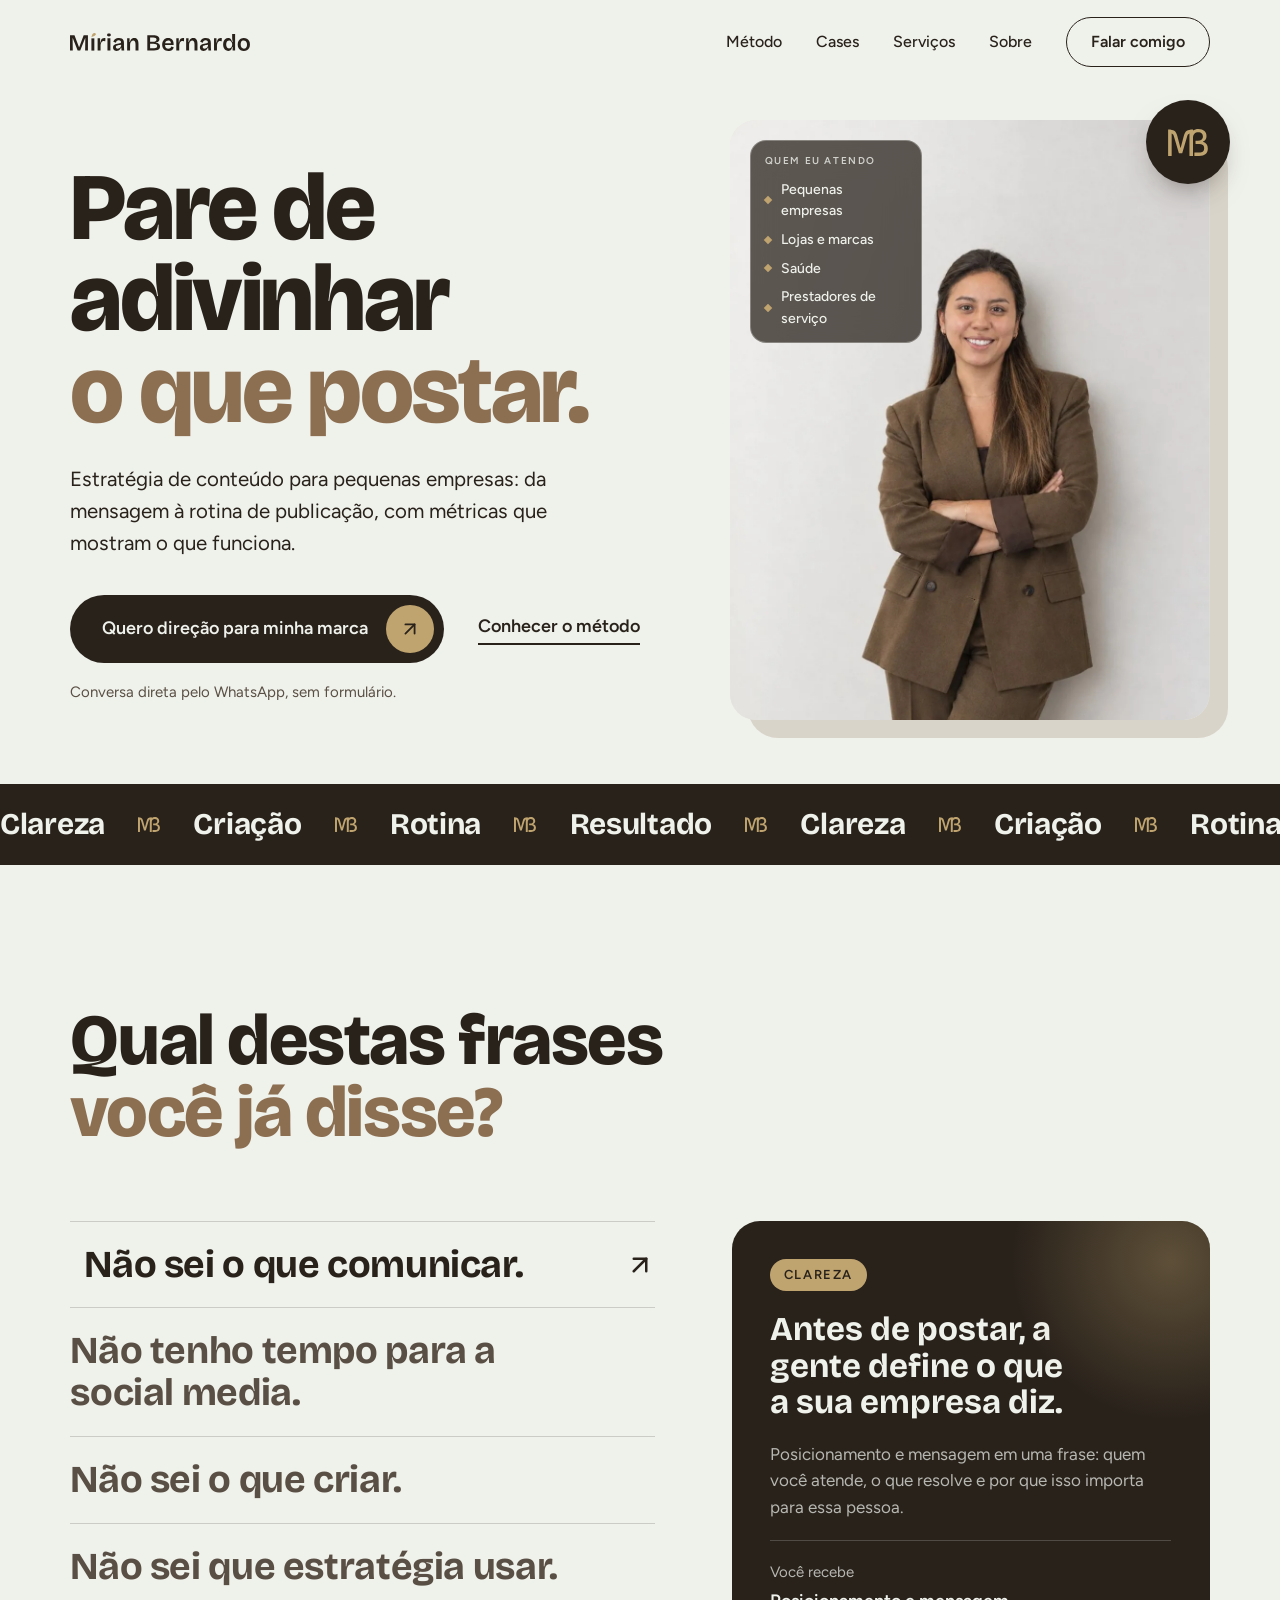
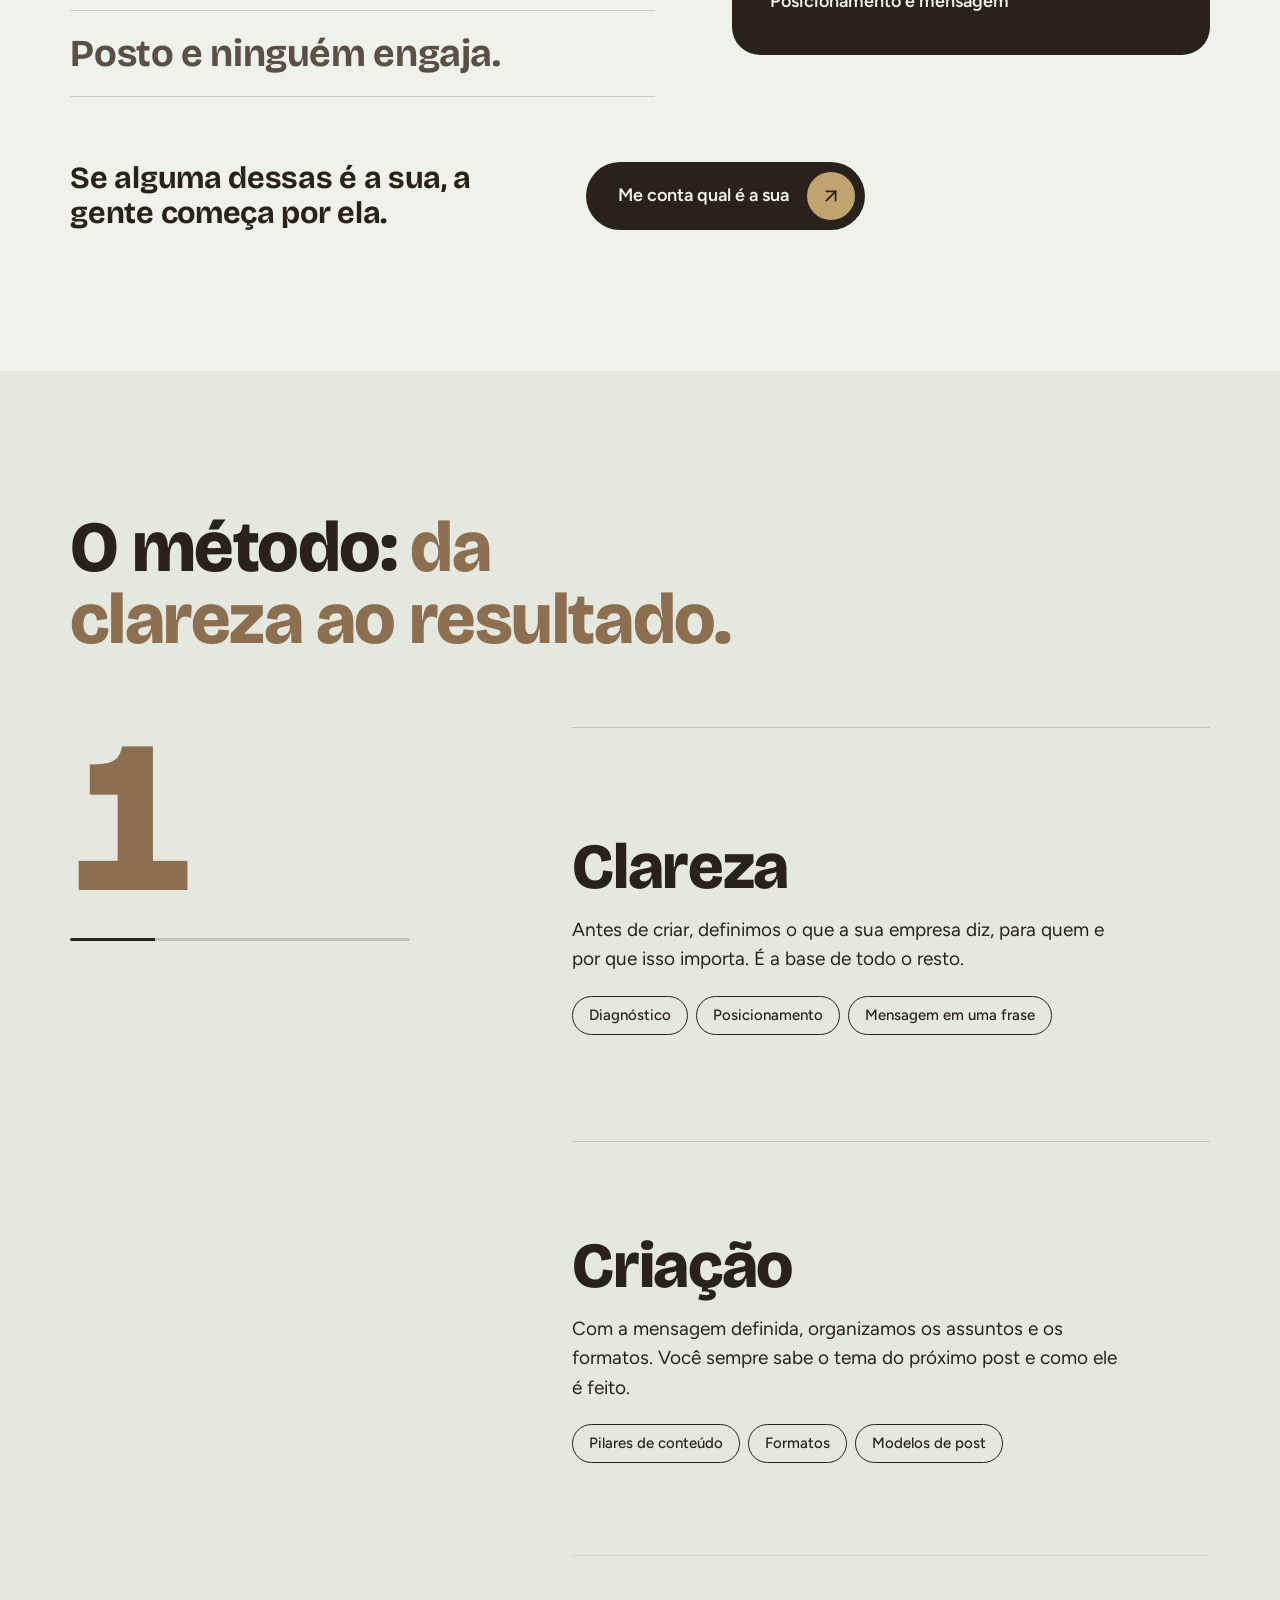
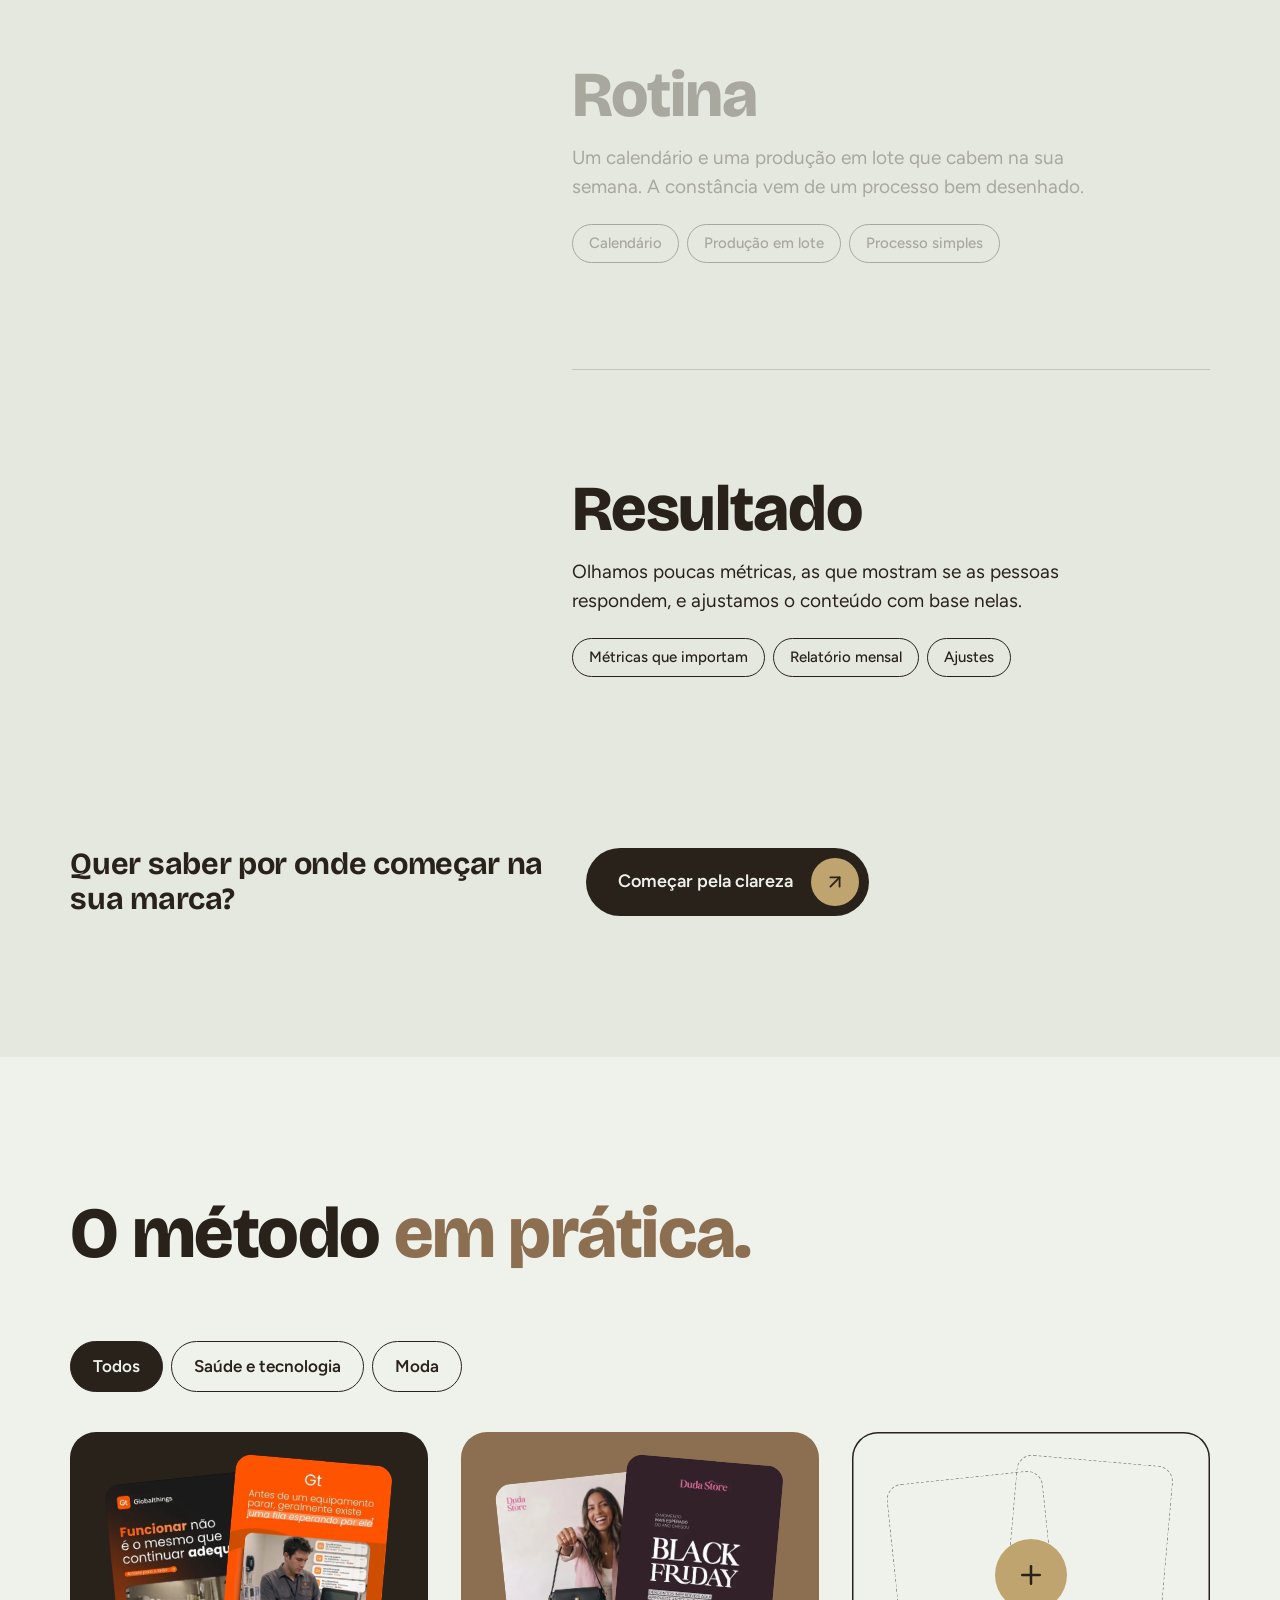
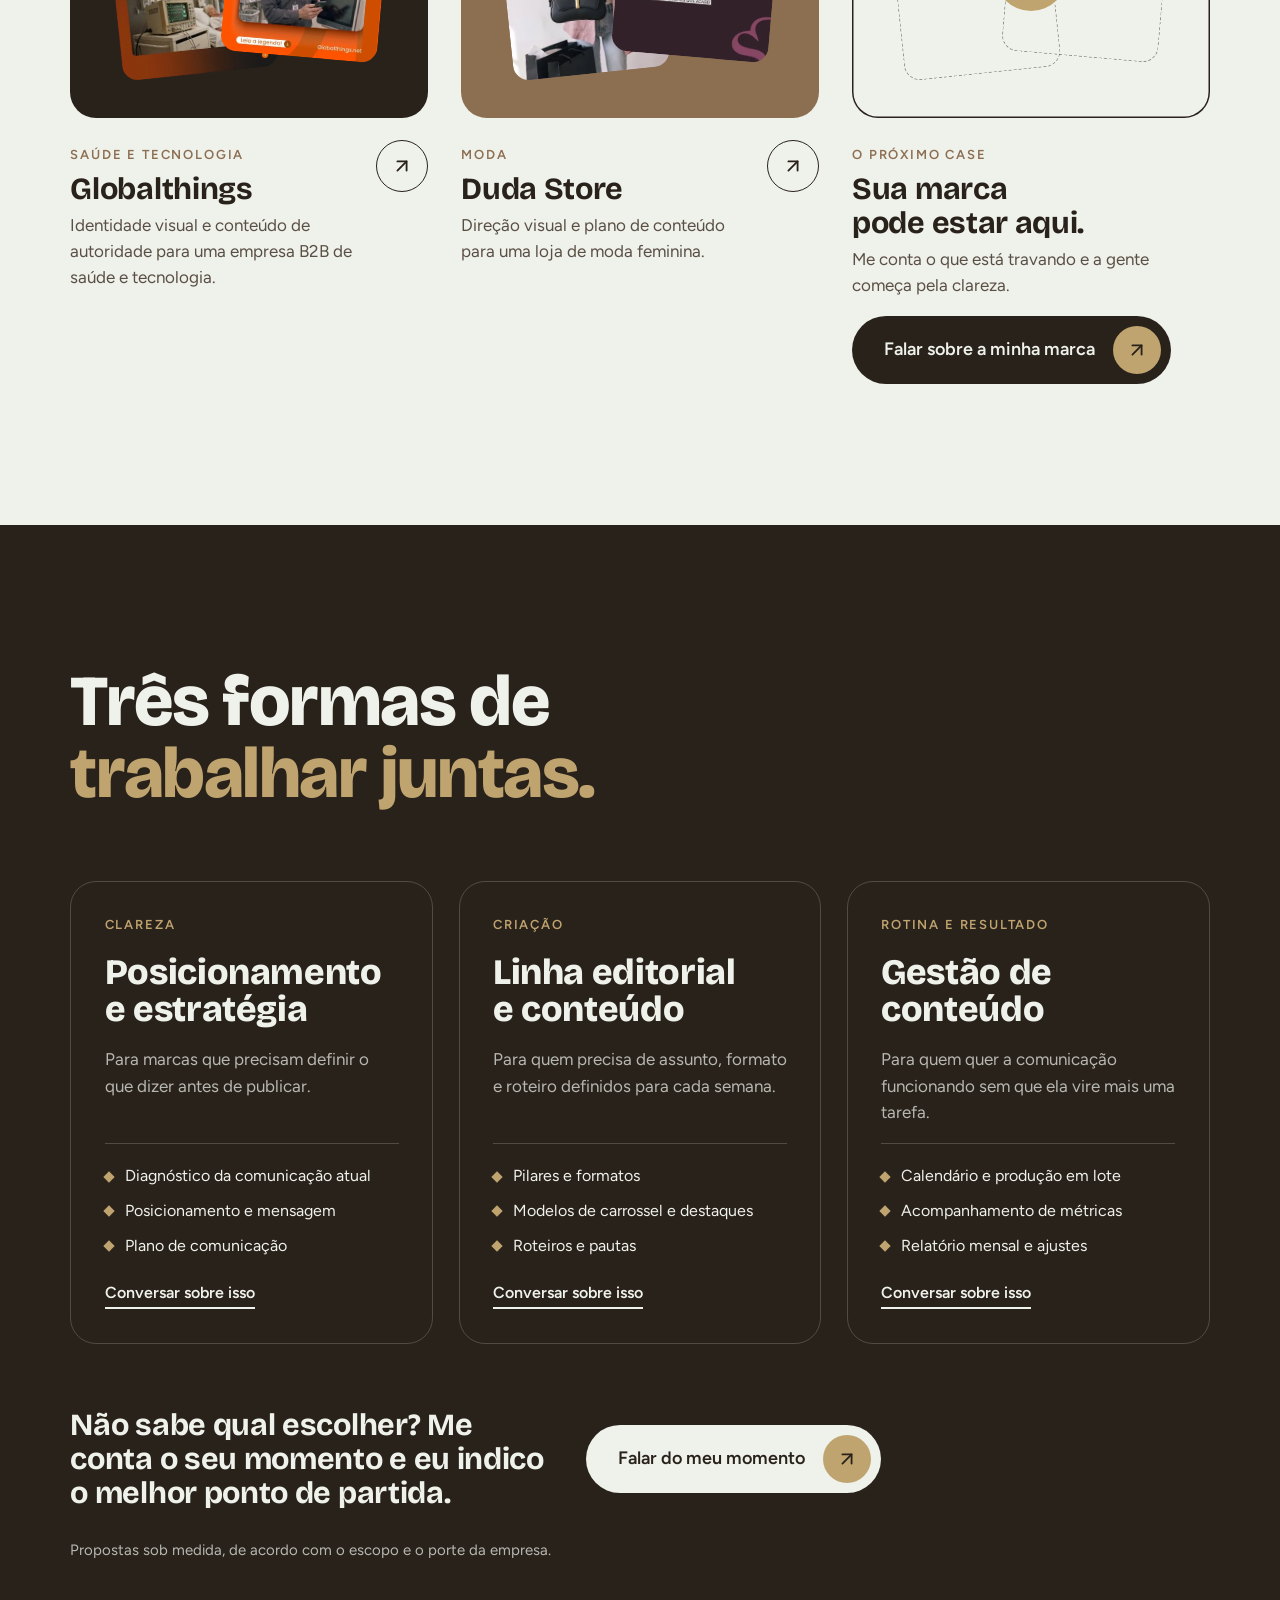
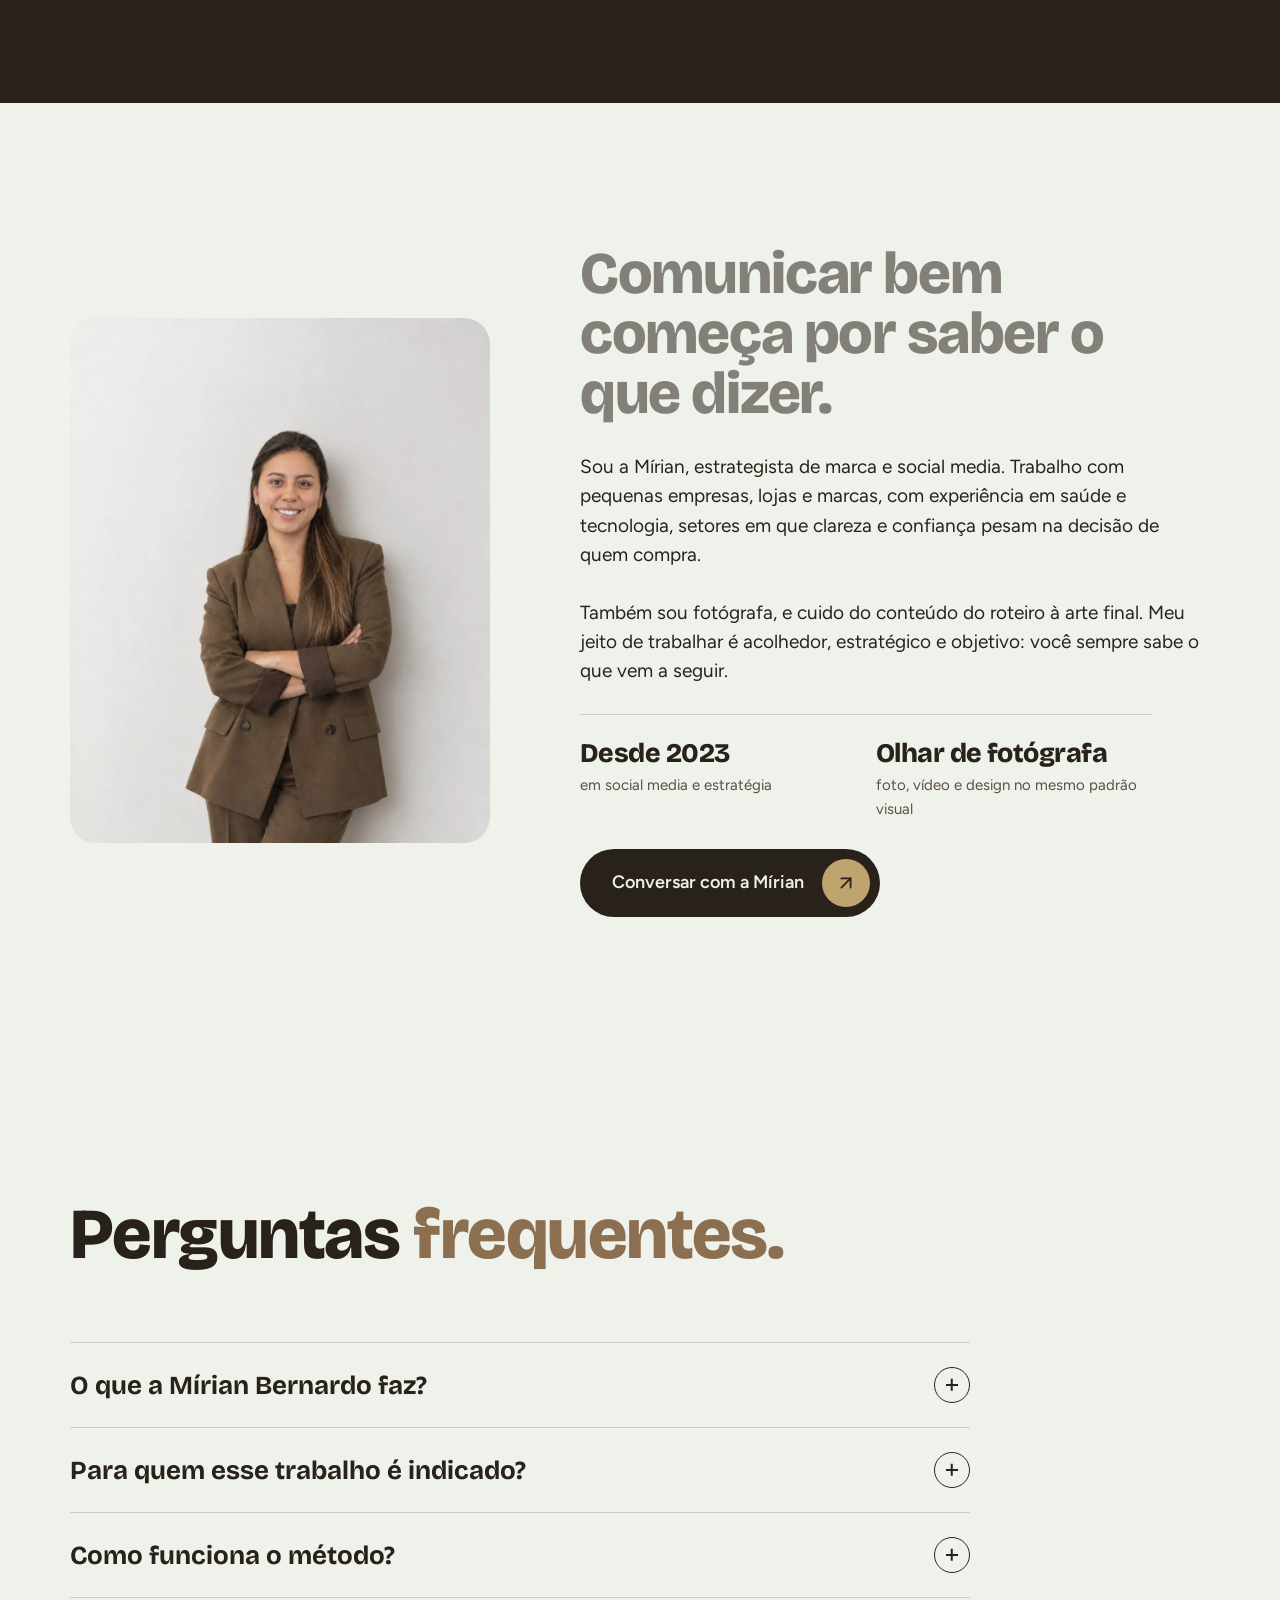
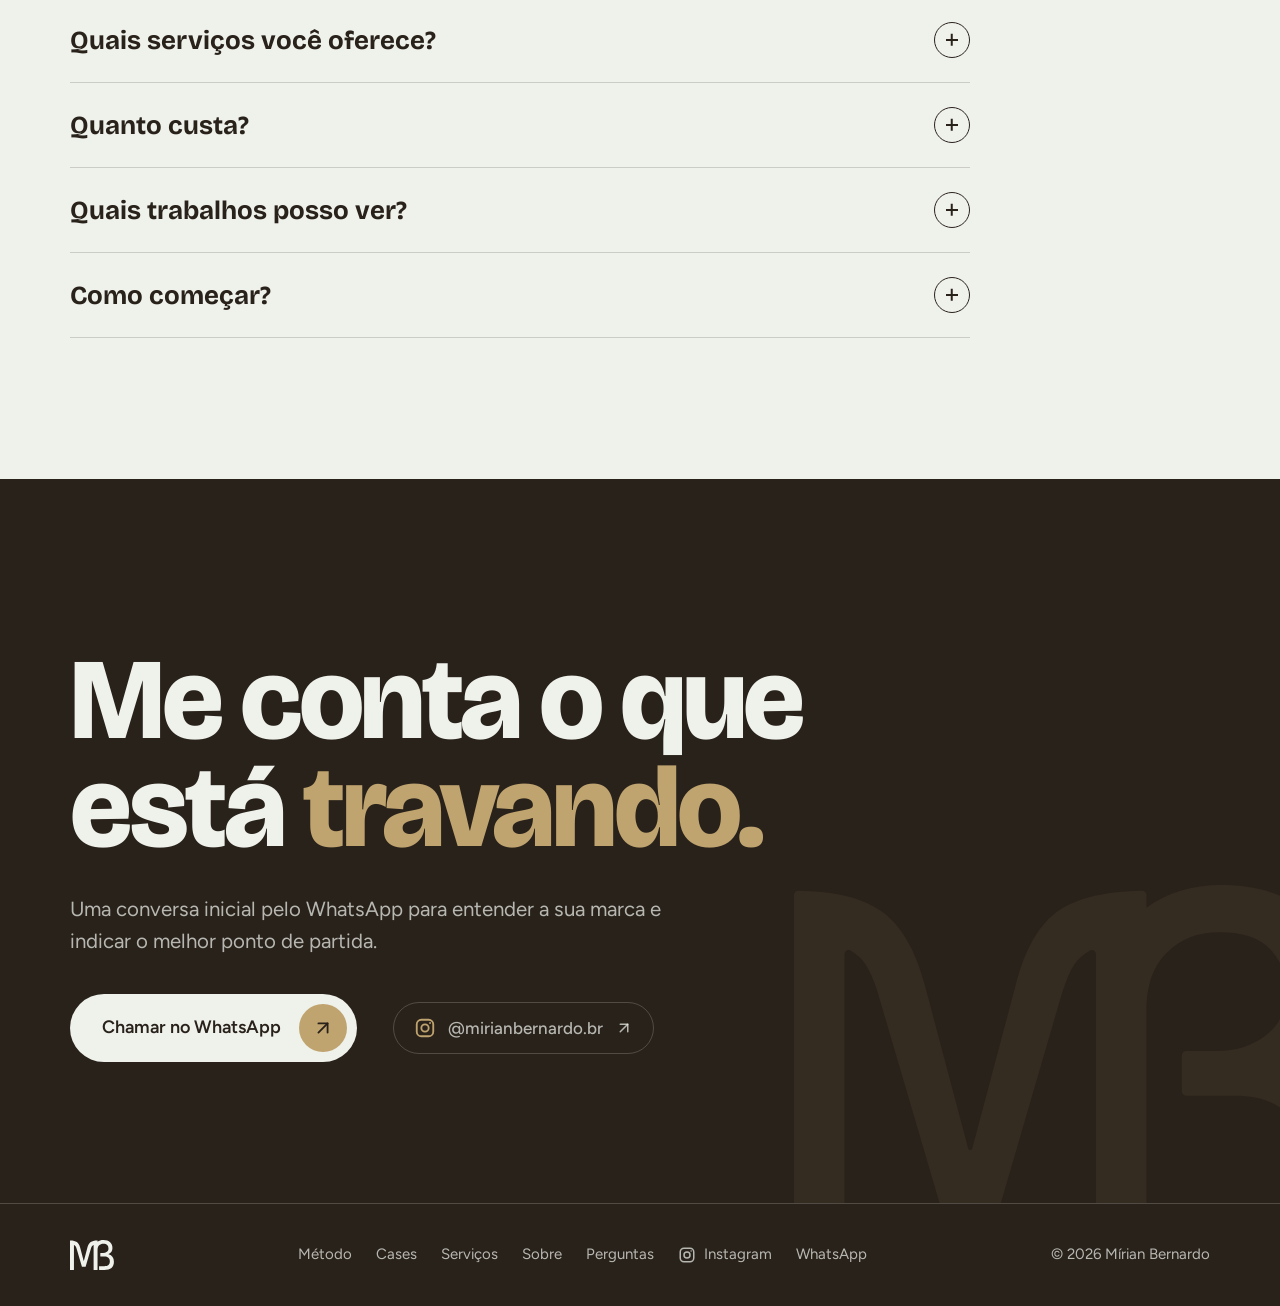
==== commit f0a8ca95: "Remove paralaxe de rolagem das fotos (hero e sobre) Co-Authored-By: Claude Sonnet 5.5 <noreply@anthr" ====
--- a/index.html
+++ b/index.html
@@ -395,15 +395,7 @@
   }
   function setupParallax() {
     if (reduce) return;
-    var a = $('#heroImg'), b = $('#aboutImg'), ph = $('#heroPhoto');
-    function frame() {
-      [[a, 0.06], [b, 0.05]].forEach(function (p) {
-        var el = p[0]; if (!el) return; var r = el.parentNode.getBoundingClientRect();
-        if (r.bottom < 0 || r.top > window.innerHeight) return;
-        var c = (r.top + r.height / 2 - window.innerHeight / 2); el.style.transform = 'translateY(' + (-c * p[1] - 10) + 'px)';
-      });
-    }
-    window.addEventListener('scroll', frame, { passive: true }); frame();
+    var ph = $('#heroPhoto');
     if (fine && ph) {
       ph.addEventListener('mousemove', function (e) { var r = ph.getBoundingClientRect(); var x = (e.clientX - r.left) / r.width - 0.5, y = (e.clientY - r.top) / r.height - 0.5; ph.style.setProperty('--tx', x); ph.firstElementChild.style.transform = 'translate(' + (x * 14) + 'px,' + (y * 14) + 'px)'; });
       ph.addEventListener('mouseleave', function () { ph.firstElementChild.style.transform = ''; });
--- a/assets/site.css
+++ b/assets/site.css
@@ -101,7 +101,7 @@
 .hero-photo:hover .backplate { transform: translate(8px, 8px); }
 .hero-photo .frame { position: relative; width: 100%; height: 100%; border-radius: 26px; overflow: hidden; clip-path: inset(100% 0 0 0 round 26px); animation: unclip 1.3s .15s var(--ease) forwards; background: var(--bg-soft); }
 @keyframes unclip { to { clip-path: inset(0 0 0 0 round 26px); } }
-.hero-photo img { width: 100%; height: 112%; object-fit: cover; object-position: center top; will-change: transform; }
+.hero-photo img { width: 100%; height: 100%; object-fit: cover; object-position: center top; }
 .hero-seal { position: absolute; top: -20px; right: -20px; z-index: 3; width: 84px; height: 84px; border-radius: 50%; background: var(--ink); display: grid; place-items: center; box-shadow: 0 14px 30px -14px rgba(41, 34, 27, 0.6); opacity: 0; animation: seal .9s 1.1s var(--ease) forwards; transition: transform .6s var(--ease); }
 .hero-seal i { width: 40px; height: 27px; display: block; }
 .hero-seal:hover { transform: rotate(-12deg) scale(1.06); }
@@ -291,7 +291,7 @@
 /* sobre */
 .about { display: grid; grid-template-columns: minmax(0, 0.8fr) minmax(0, 1.2fr); gap: clamp(32px, 7vw, 110px); align-items: center; }
 .about-photo { position: relative; aspect-ratio: 4 / 5; border-radius: 26px; overflow: hidden; background: var(--bg-soft); }
-.about-photo img { width: 100%; height: 118%; object-fit: cover; object-position: center top; will-change: transform; }
+.about-photo img { width: 100%; height: 100%; object-fit: cover; object-position: center top; }
 .about-text { display: flex; flex-direction: column; gap: 28px; }
 .quote { font-family: var(--display); font-weight: 800; font-size: clamp(34px, 4.6vw, 62px); line-height: 1.02; letter-spacing: -0.02em; }
 .quote .w { color: rgba(41, 34, 27, 0.55); transition: color .35s; }
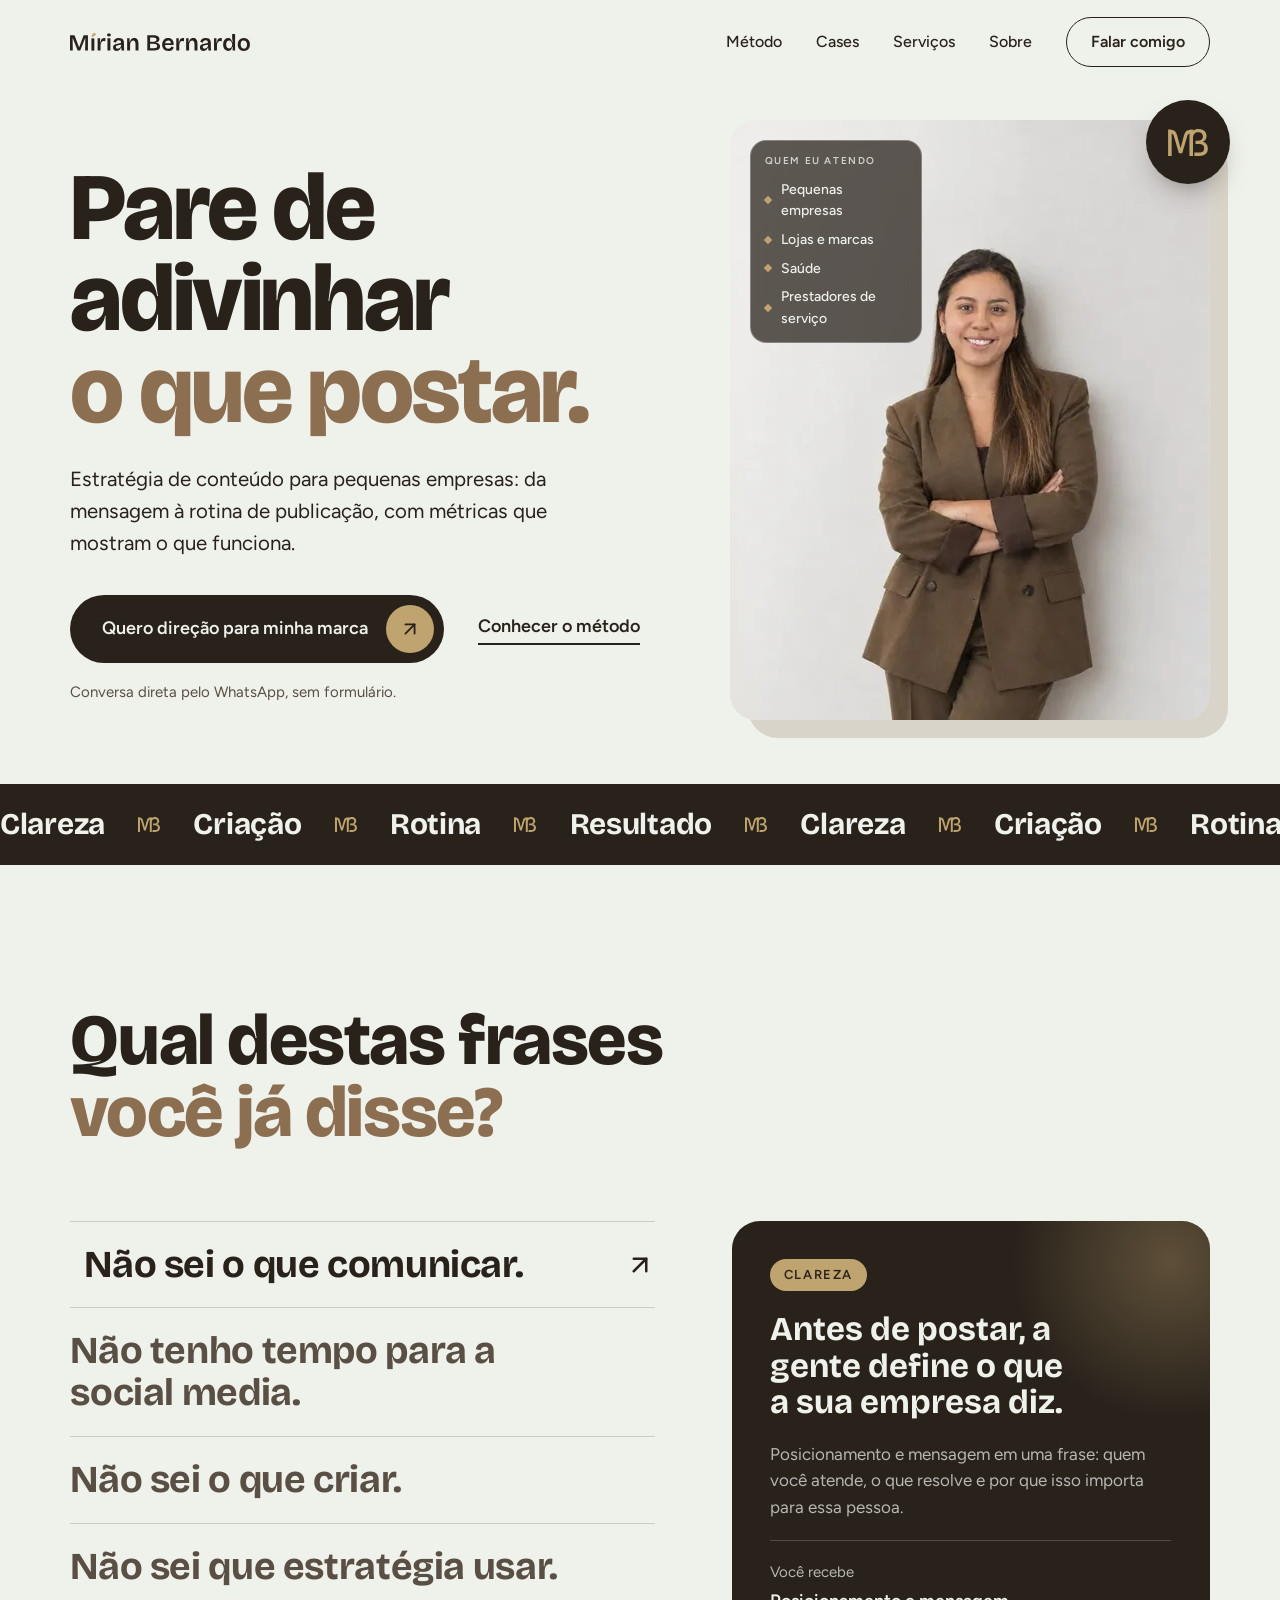
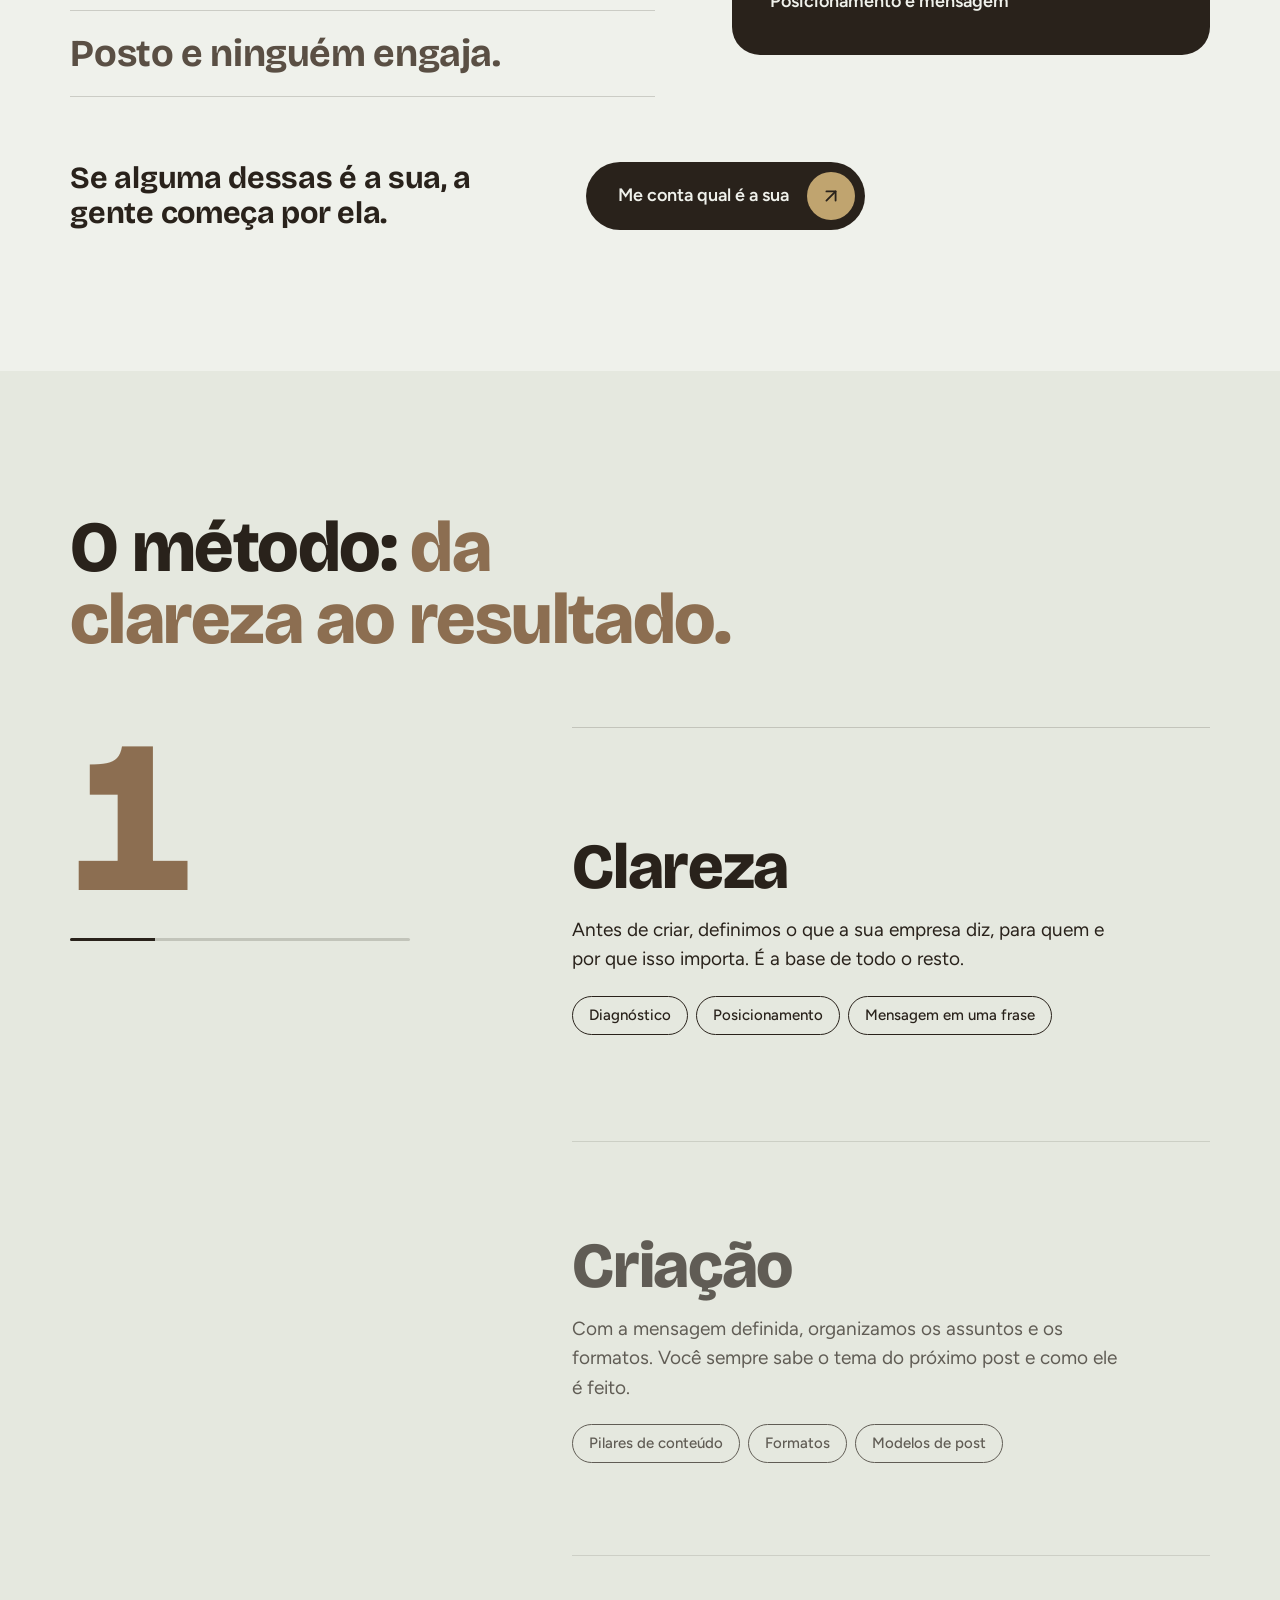
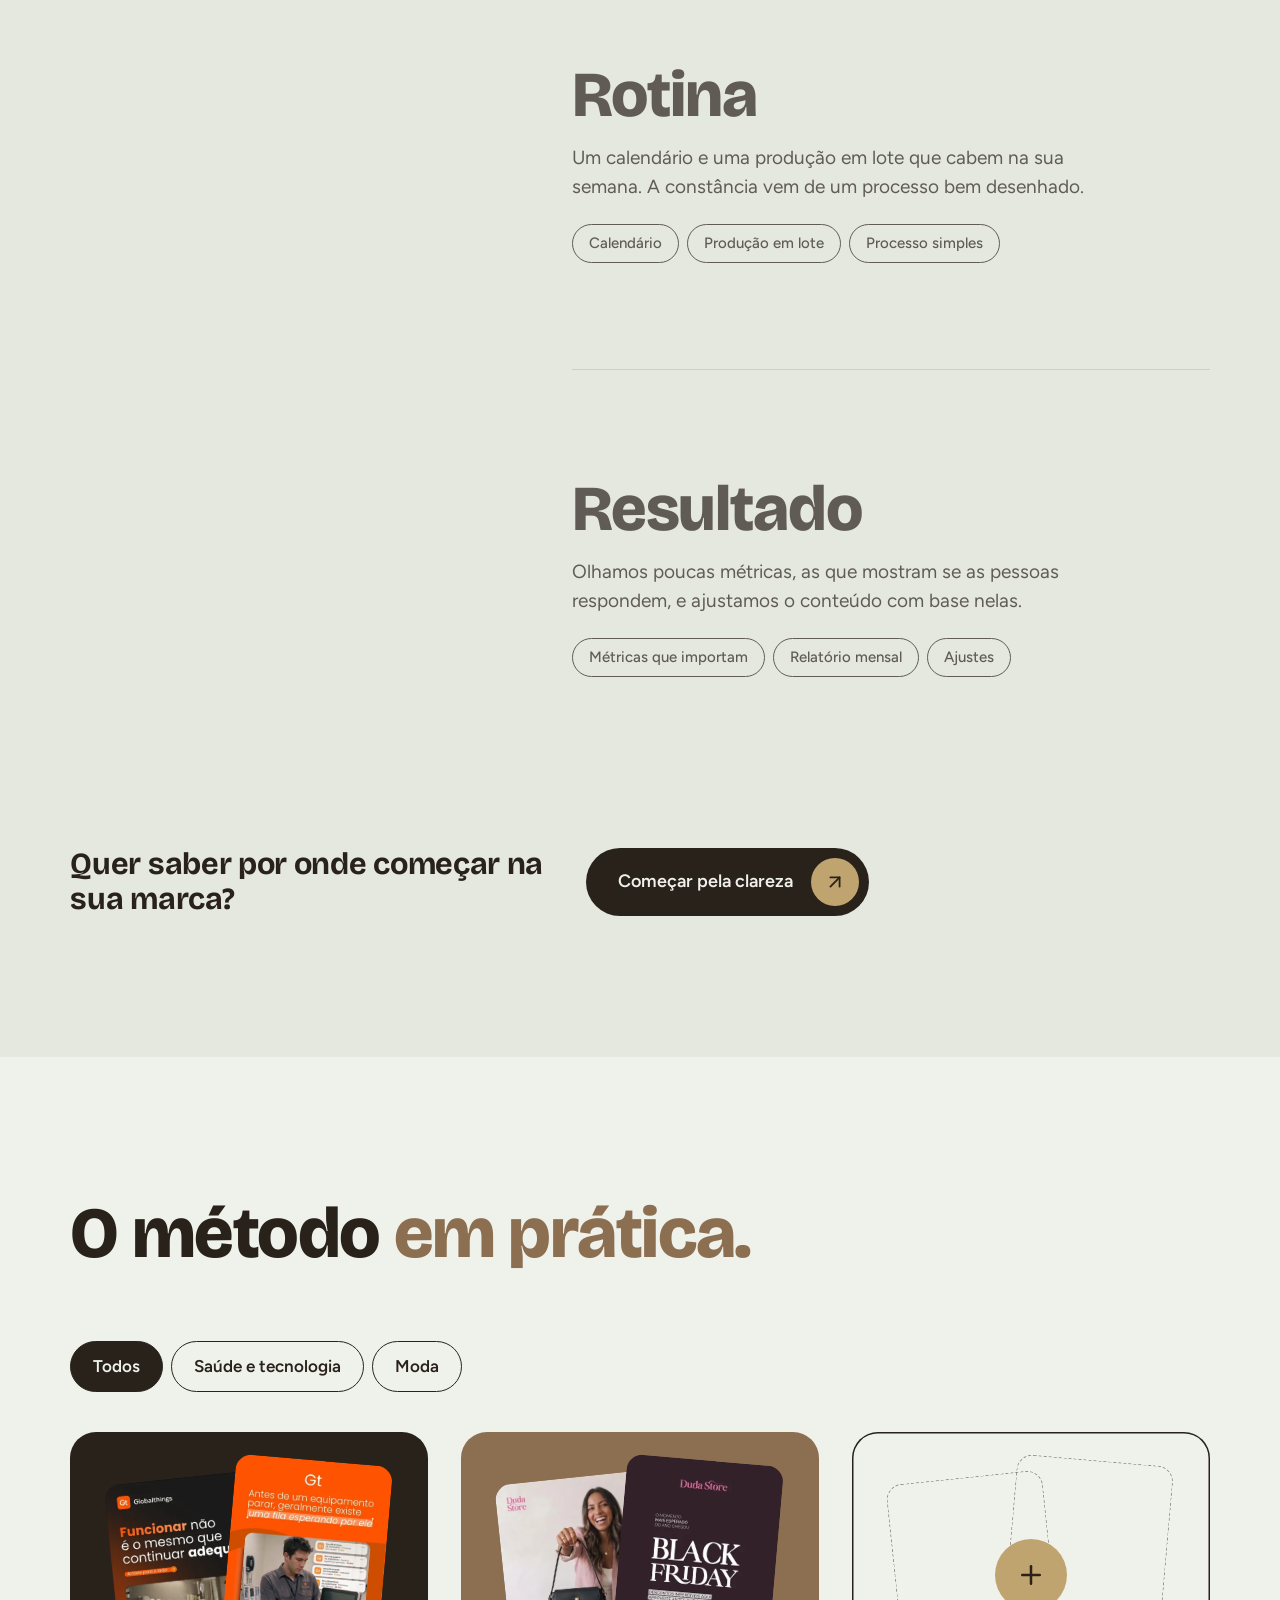
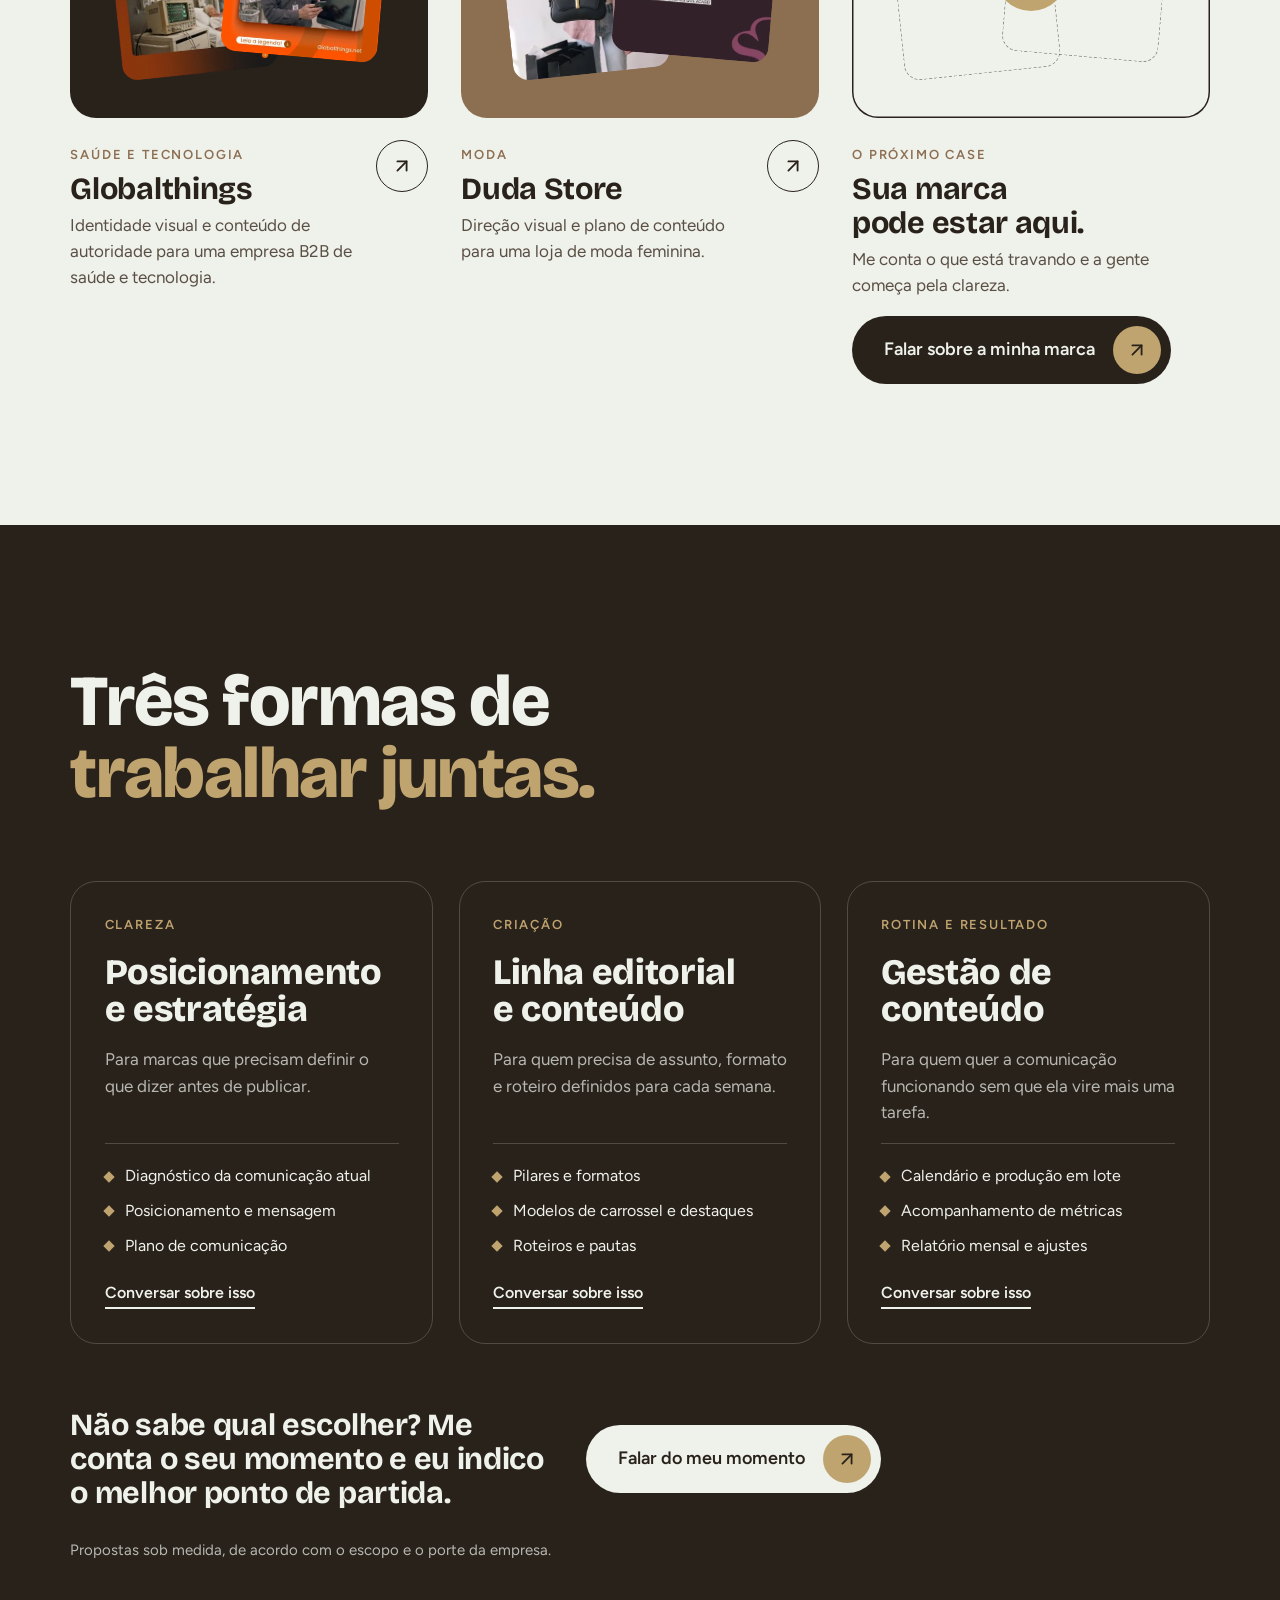
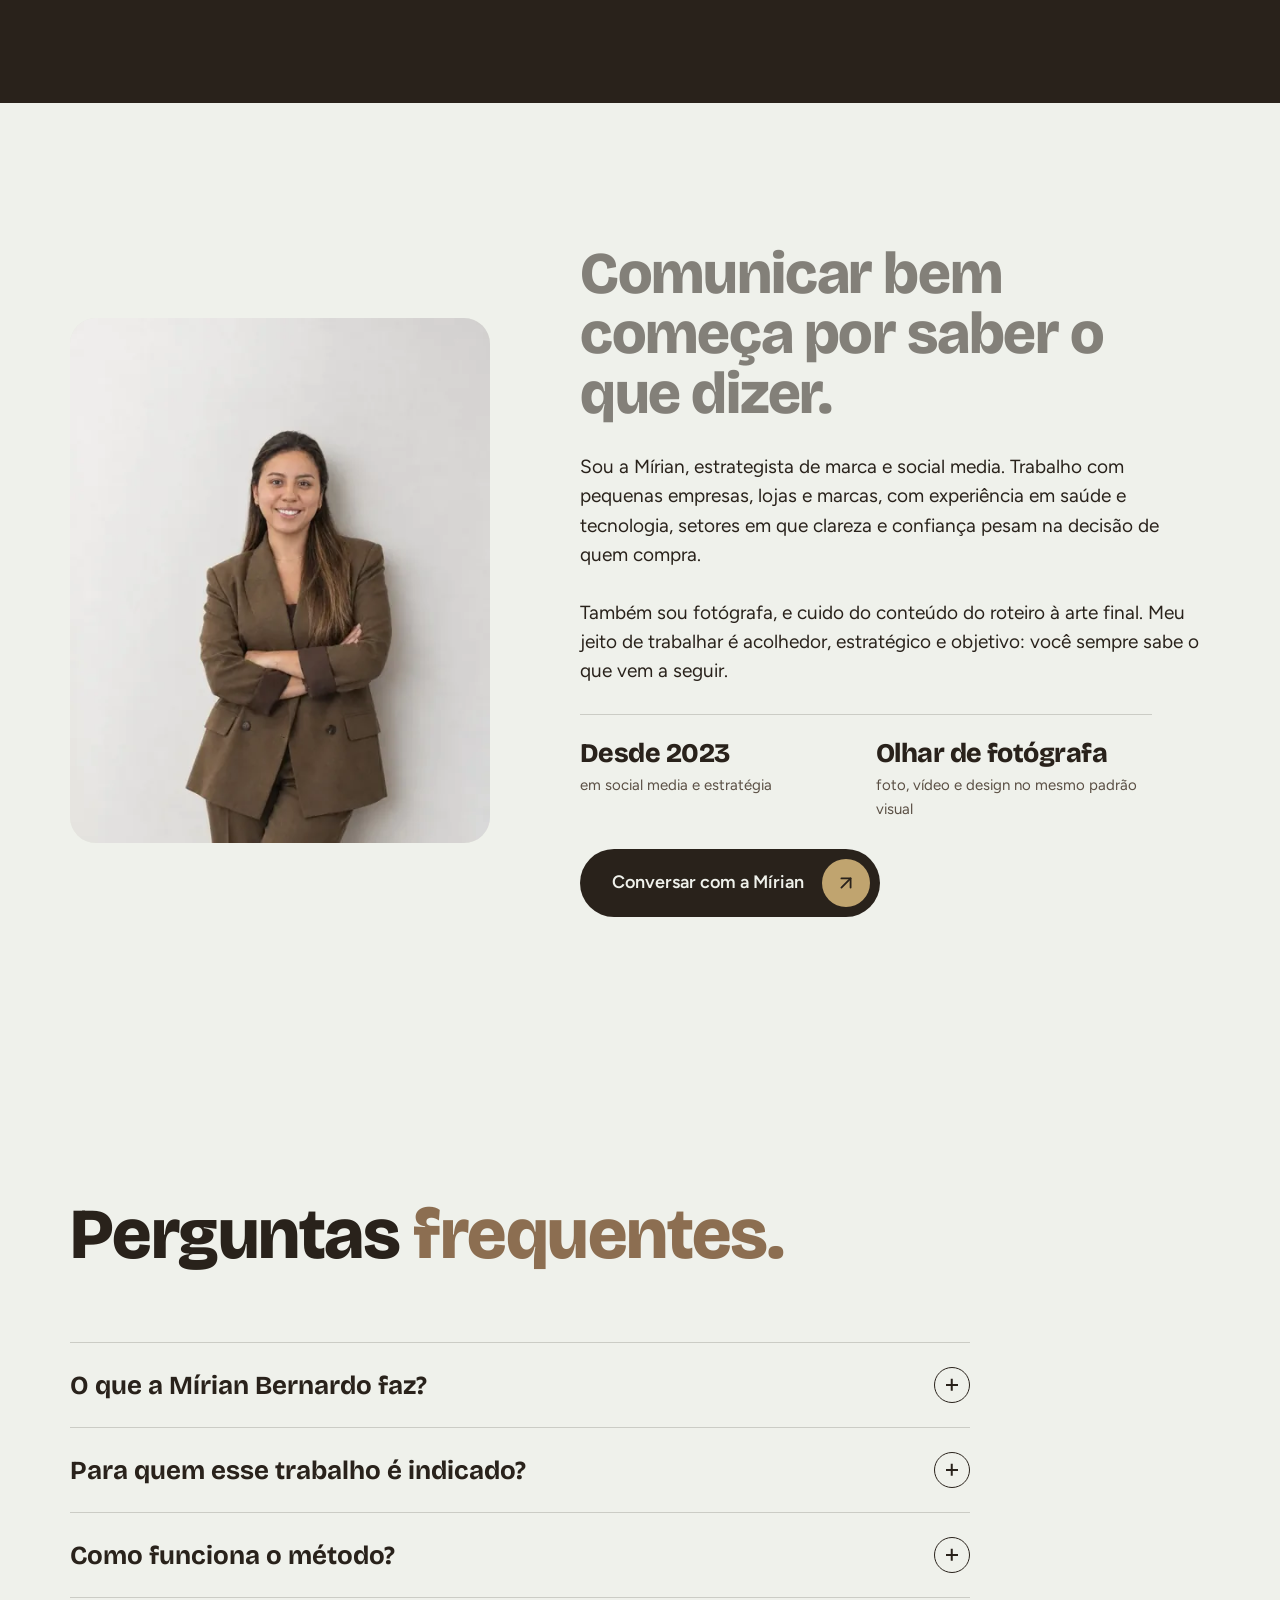
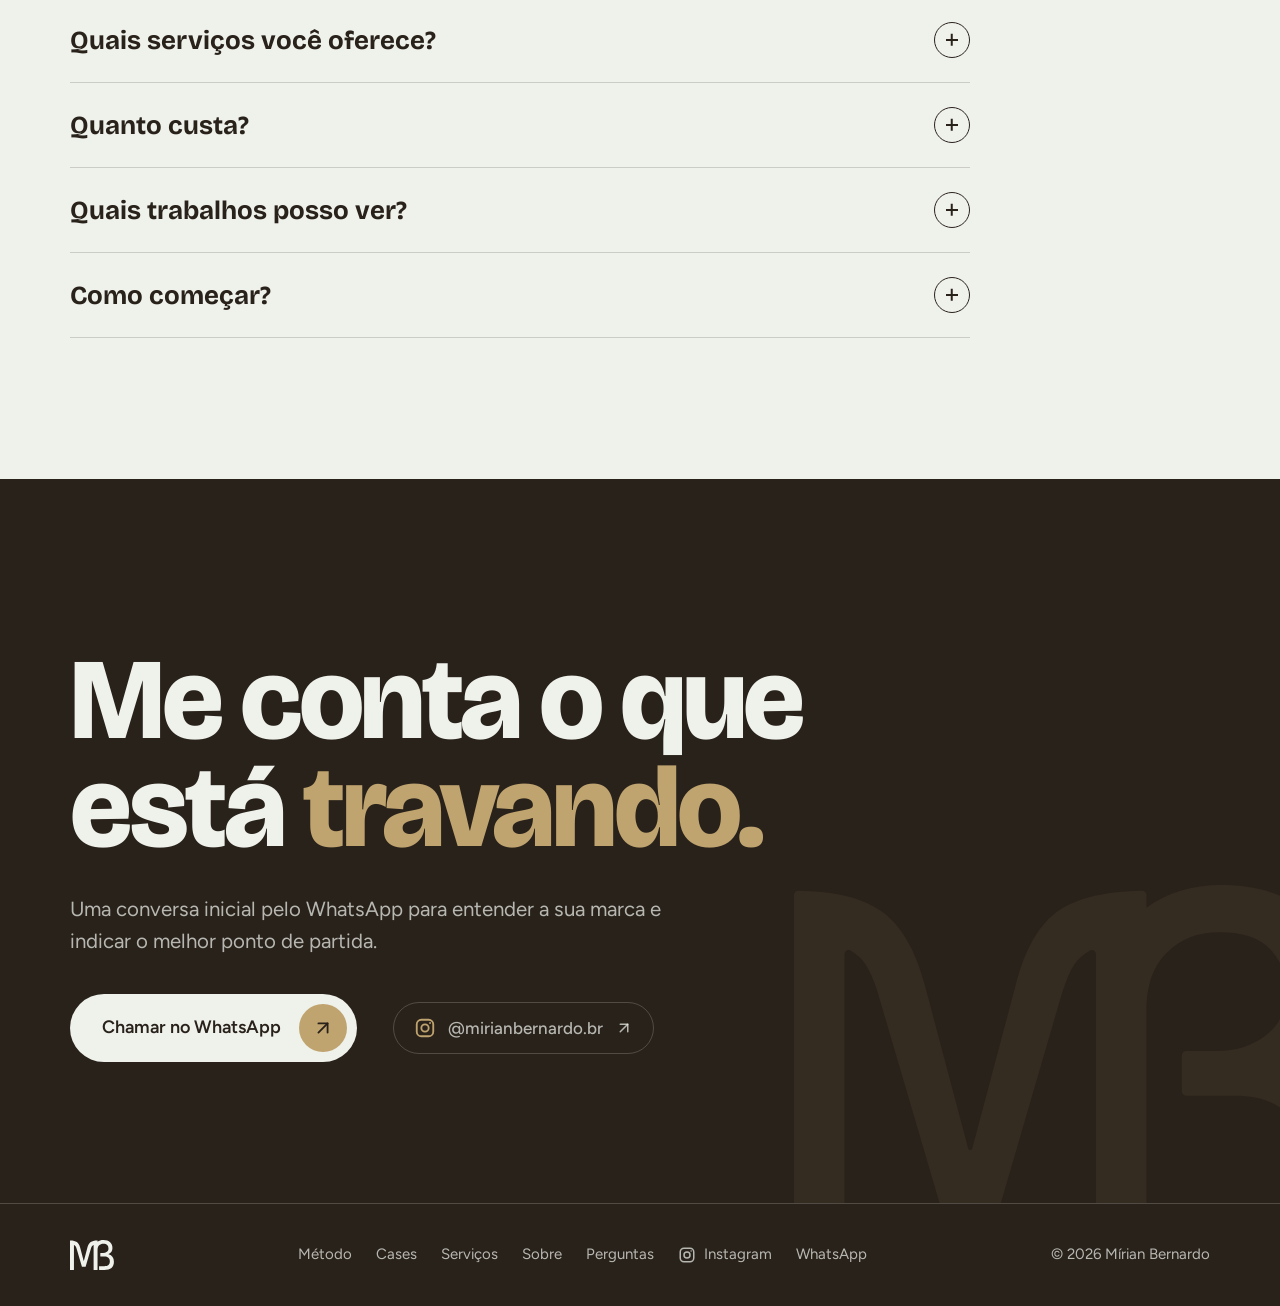
==== commit 517008a9: "Fotos responsivas e subtítulo da hero visível de imediato (LCP e imagens) Co-Authored-By: Claude Son" ====
--- a/index.html
+++ b/index.html
@@ -83,7 +83,7 @@
     </div>
     <div class="hero-photo" id="heroPhoto">
       <div class="backplate"></div>
-      <div class="frame"><img id="heroImg" fetchpriority="high" decoding="async" src="assets/mirian.webp" alt="Mírian Bernardo, de braços cruzados, em blazer marrom"></div>
+      <div class="frame"><img id="heroImg" fetchpriority="high" decoding="async" src="assets/mirian-800.webp" srcset="assets/mirian-480.webp 480w, assets/mirian-800.webp 800w" sizes="(max-width: 960px) 90vw, 480px" width="480" height="600" alt="Mírian Bernardo, de braços cruzados, em blazer marrom"></div>
       <div class="hero-seal" aria-hidden="true"><i class="mb-mark"></i></div>
       <div class="glass">
         <small>Quem eu atendo</small>
@@ -203,7 +203,7 @@
 <!-- SOBRE -->
 <section id="sobre">
   <div class="wrap about">
-    <div class="about-photo reveal"><img id="aboutImg" loading="lazy" decoding="async" src="assets/mirian.webp" alt="Retrato de Mírian Bernardo"></div>
+    <div class="about-photo reveal"><img id="aboutImg" loading="lazy" decoding="async" src="assets/mirian-800.webp" srcset="assets/mirian-480.webp 480w, assets/mirian-800.webp 800w" sizes="(max-width: 960px) 90vw, 400px" alt="Retrato de Mírian Bernardo"></div>
     <div class="about-text">
       <p class="quote" id="quote">Comunicar bem começa por saber o que dizer.</p>
       <p class="reveal">Sou a Mírian, estrategista de marca e social media. Trabalho com pequenas empresas, lojas e marcas, com experiência em saúde e tecnologia, setores em que clareza e confiança pesam na decisão de quem compra.</p>
--- a/assets/site.css
+++ b/assets/site.css
@@ -93,9 +93,11 @@
 @keyframes grow { from { transform: scaleX(0); } to { transform: scaleX(1); } }
 .hero-sub { max-width: 560px; font-size: clamp(18px, 1.6vw, 21px); line-height: 1.55; }
 .hero-cta { display: flex; flex-wrap: wrap; align-items: center; gap: 22px 34px; margin-top: 36px; }
-.fade-up { opacity: 0; transform: translateY(18px); animation: fadeup .9s var(--ease) forwards; }
+.fade-up { opacity: 0; transform: translateY(18px); animation: fadeup .7s var(--ease) forwards; }
 @keyframes fadeup { to { opacity: 1; transform: none; } }
-.d1 { animation-delay: .45s; } .d2 { animation-delay: .6s; } .d3 { animation-delay: .75s; }
+.hero-sub.fade-up { opacity: 1; animation-name: slideup; }
+@keyframes slideup { from { transform: translateY(18px); } to { transform: none; } }
+.d1 { animation-delay: .1s; } .d2 { animation-delay: .25s; } .d3 { animation-delay: .4s; }
 .hero-photo { position: relative; aspect-ratio: 4 / 5; max-height: 640px; width: 100%; }
 .hero-photo .backplate { position: absolute; inset: 18px -18px -18px 18px; border-radius: 30px; background: rgba(140, 110, 81, 0.22); transition: transform .8s var(--ease); }
 .hero-photo:hover .backplate { transform: translate(8px, 8px); }
@@ -174,7 +176,7 @@
 .method-bar { height: 3px; background: var(--line); border-radius: 3px; overflow: hidden; max-width: 340px; }
 .method-bar i { display: block; height: 100%; width: 100%; background: var(--ink); transform: scaleX(0.25); transform-origin: left; transition: transform .8s var(--ease); }
 .steps { display: flex; flex-direction: column; }
-.step { min-height: 46vh; display: flex; flex-direction: column; justify-content: center; gap: 16px; padding-block: 32px; border-top: 1px solid var(--line); opacity: 0.32; transition: opacity .6s var(--ease); }
+.step { min-height: 46vh; display: flex; flex-direction: column; justify-content: center; gap: 16px; padding-block: 32px; border-top: 1px solid var(--line); opacity: 0.7; transition: opacity .6s var(--ease); }
 .step.is-on { opacity: 1; }
 .step h3 { font-weight: 800; font-size: clamp(38px, 5vw, 64px); line-height: 1; letter-spacing: -0.02em; }
 .step p { max-width: 46ch; font-size: 19px; }
